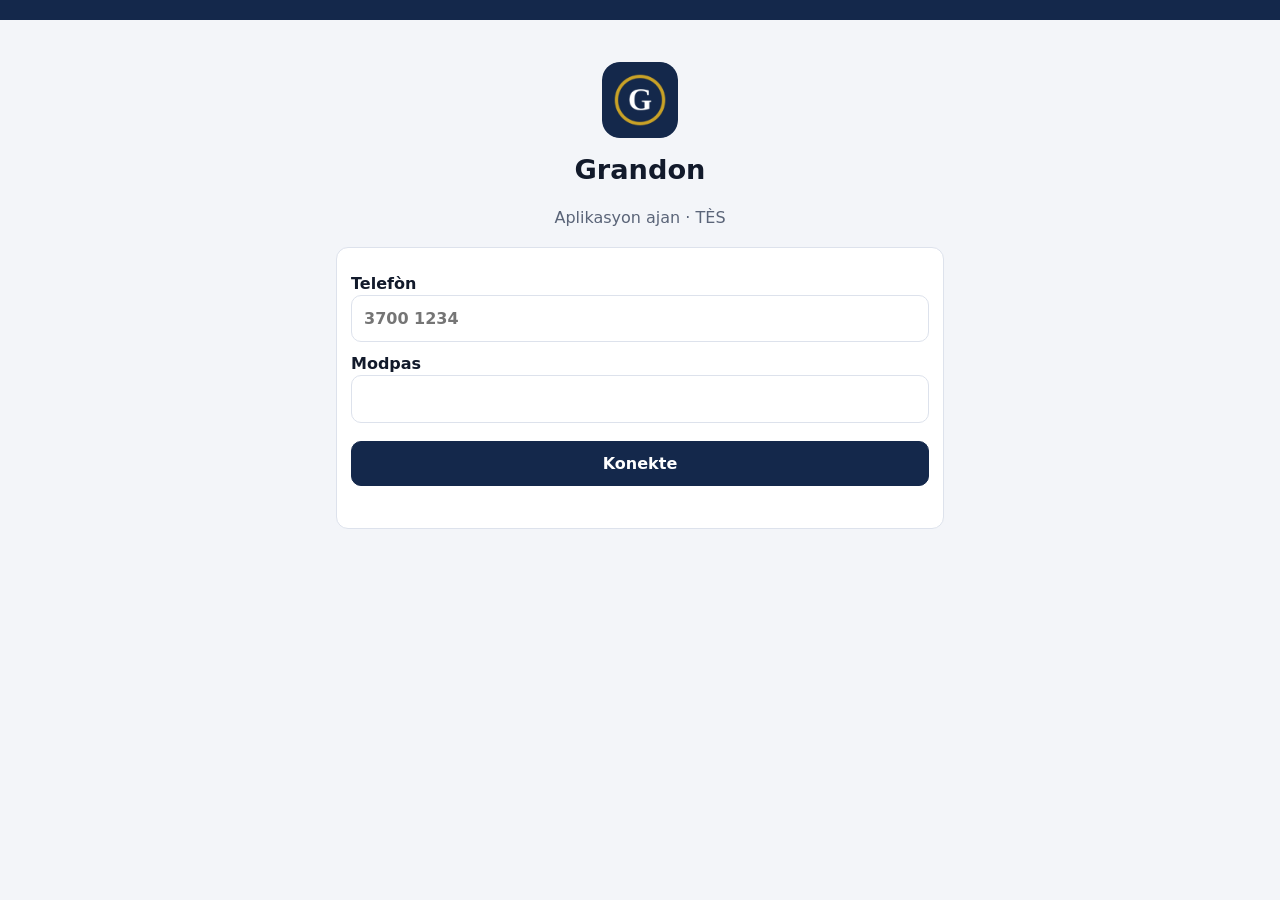
==== index.html @ 34c3a3e8 "Grandon: aplikasyon ajan PWA (offline, GPS, foto) Kliyan, cycle Grandon (dire 2-6 mwa, frekans 1/2/3" ====
<!doctype html>
<html lang="ht">
<head>
  <meta charset="utf-8">
  <meta name="viewport" content="width=device-width, initial-scale=1, viewport-fit=cover">
  <meta name="theme-color" content="#14284b">
  <meta name="description" content="Grandon: kliyan, cycle epay ak depo, menm san entènèt.">
  <title>Grandon</title>
  <link rel="manifest" href="manifest.webmanifest">
  <link rel="icon" href="icons/icon-192.png">
  <link rel="apple-touch-icon" href="icons/icon-192.png">
  <link rel="stylesheet" href="app.css">
</head>
<body>
  <header id="bar" hidden></header>
  <main id="app"><p class="empty">Ap chaje…</p></main>
  <script src="config.js"></script>
  <script type="module" src="app.js"></script>
</body>
</html>
---- app.css ----
:root {
  --bg: #f3f5f9; --card: #fff; --ink: #121a2b; --mut: #5a6478; --line: #dde2ec;
  --pri: #14284b; --pri-ink: #fff; --acc: #c9a227; --ok: #1e7b45; --warn: #9a5b00; --err: #b42318; --info: #1d5fa8; --pend: #6b4fbb;
  --r: 12px;
  color-scheme: light;
}
@media (prefers-color-scheme: dark) {
  :root {
    --bg: #0b1120; --card: #141c2e; --ink: #e6ebf5; --mut: #9aa6bd; --line: #26314a;
    --pri: #7fa6e8; --pri-ink: #0b1120; --acc: #e0bd4f; --ok: #4cc27f; --warn: #e3a440; --err: #f0716a; --info: #7fb2f0; --pend: #a58ef0;
    color-scheme: dark;
  }
}
* { box-sizing: border-box; }
html { -webkit-text-size-adjust: 100%; }
body { margin: 0; overflow-x: hidden; background: var(--bg); color: var(--ink); font: 16px/1.45 system-ui, -apple-system, "Segoe UI", Roboto, sans-serif; }
main { max-width: 640px; margin: 0 auto; padding: 12px 16px 80px; }
h1 { font-size: 1.35rem; margin: 6px 0 10px; display: flex; flex-wrap: wrap; gap: 6px; align-items: center; }
h2 { font-size: 1.05rem; margin: 22px 0 8px; }
a { color: var(--pri); }
.mut { color: var(--mut); } .sm { font-size: .85rem; }
.empty { color: var(--mut); text-align: center; padding: 24px 8px; }

#bar { position: sticky; top: 0; z-index: 10; display: flex; justify-content: space-between; align-items: center;
  padding: 10px 16px; padding-top: max(10px, env(safe-area-inset-top)); background: #14284b; color: #fff; }
#bar a { color: inherit; text-decoration: none; }
.brand { font-weight: 700; font-size: 1.1rem; display: flex; align-items: center; gap: 8px; }
.brand img { border-radius: 7px; }
.brand small { font-weight: 500; font-size: .7rem; opacity: .8; border: 1px solid currentColor; border-radius: 6px; padding: 0 5px; margin-left: 4px; }
.net { display: flex; align-items: center; gap: 6px; font-size: .9rem; background: rgba(255,255,255,.15); padding: 4px 10px; border-radius: 99px; }
.dot { width: 9px; height: 9px; border-radius: 50%; background: #7ee2a0; }
.net.off .dot { background: #fbb; }
.cnt { background: #fff; color: #222; border-radius: 99px; padding: 0 7px; font-size: .8rem; font-weight: 700; }
.cnt.err { background: #ffd8d4; color: #8a1b12; }
.spin { width: 12px; height: 12px; border: 2px solid currentColor; border-right-color: transparent; border-radius: 50%; animation: sp .8s linear infinite; }
@keyframes sp { to { transform: rotate(360deg); } }

.card { background: var(--card); border: 1px solid var(--line); border-radius: var(--r); padding: 14px; margin: 8px 0; }
.btn { display: inline-flex; justify-content: center; align-items: center; gap: 6px; min-height: 44px; padding: 10px 16px; border-radius: 10px;
  border: 1px solid var(--line); background: var(--card); color: var(--ink); font: inherit; font-weight: 600; text-decoration: none; cursor: pointer; }
.btn.pri { background: var(--pri); color: var(--pri-ink); border-color: var(--pri); }
.btn.danger { color: var(--err); border-color: var(--err); }
.btn.sm { min-height: 36px; padding: 6px 12px; font-size: .9rem; }
.btn.block { display: flex; width: 100%; margin: 10px 0; }
.btn:disabled { opacity: .55; }
.back { display: inline-block; padding: 6px 0; text-decoration: none; font-weight: 600; }

.hello { margin: 4px 0 10px; font-size: 1.05rem; }
.actions { display: grid; grid-template-columns: repeat(3, 1fr); gap: 8px; }
.act { background: var(--card); border: 1px solid var(--line); border-radius: var(--r); padding: 14px 6px; text-align: center; text-decoration: none; color: var(--ink); font-weight: 600; font-size: .9rem; }
.act span { display: flex; margin: 0 auto 6px; width: 40px; height: 40px; align-items: center; justify-content: center; border-radius: 50%; background: var(--pri); color: var(--pri-ink); font-size: 1.3rem; }

.search, input, select, textarea { width: 100%; font: inherit; padding: 11px 12px; border-radius: 10px; border: 1px solid var(--line); background: var(--card); color: var(--ink); }
.search { margin-bottom: 8px; }
.list { display: flex; flex-direction: column; gap: 6px; }
.row { display: flex; justify-content: space-between; gap: 10px; align-items: center; background: var(--card); border: 1px solid var(--line); border-radius: var(--r); padding: 12px; text-decoration: none; color: var(--ink); }
.row.col { flex-direction: column; align-items: stretch; }
.row .right { text-align: right; flex-shrink: 0; }
.btns { display: flex; gap: 8px; margin-top: 8px; }

.badge { display: inline-block; font-size: .72rem; font-weight: 700; padding: 2px 8px; border-radius: 99px; vertical-align: middle; border: 1px solid currentColor; }
.badge.ok { color: var(--ok); } .badge.warn { color: var(--warn); } .badge.err { color: var(--err); }
.badge.info { color: var(--info); } .badge.mut { color: var(--mut); } .badge.pend { color: var(--pend); }

.form label { display: block; margin: 10px 0; font-weight: 600; font-size: .92rem; }
.form label input, .form label select, .form label textarea { margin-top: 4px; font-weight: 400; }
.grid2 { display: grid; grid-template-columns: minmax(0, 1fr) minmax(0, 1fr); gap: 0 10px; }
.grid2 > * { min-width: 0; }
input[type=date] { min-height: 46px; }
@media (max-width: 360px) { .grid2 { grid-template-columns: 1fr; } }
label.chk { display: flex; gap: 10px; align-items: flex-start; font-weight: 500; }
label.chk input { width: 22px; height: 22px; margin: 0; flex-shrink: 0; }
fieldset.field { border: 0; padding: 0; margin: 12px 0; min-width: 0; }
fieldset.field legend { font-weight: 600; font-size: .92rem; padding: 0; margin-bottom: 6px; }
.sr { position: absolute; width: 1px; height: 1px; overflow: hidden; clip: rect(0 0 0 0); }
.seg.s4 { grid-template-columns: repeat(4, 1fr); } .seg.s5 { grid-template-columns: repeat(5, 1fr); }
.jours { display: grid; grid-template-columns: repeat(7, 1fr); gap: 4px; }
.jours label { position: relative; margin: 0; }
.jours input { position: absolute; inset: 0; width: 1px; height: 1px; opacity: 0; pointer-events: none; }
.jours span { display: flex; align-items: center; justify-content: center; min-height: 46px; border-radius: 10px; border: 1px solid var(--line); font-size: .82rem; font-weight: 600; }
.jours input:checked + span { background: var(--pri); color: var(--pri-ink); border-color: var(--pri); }
.jours input:focus-visible + span { outline: 2px solid var(--info); }
.solde { text-align: center; }
.solde span { display: block; color: var(--mut); font-size: .85rem; }
.solde b { display: block; font-size: 2rem; color: var(--pri); margin: 2px 0; }
.bar { height: 8px; border-radius: 99px; background: var(--line); margin-top: 6px; overflow: hidden; }
.bar i { display: block; height: 100%; background: var(--acc); border-radius: 99px; }
b.in { color: var(--ok); } b.out { color: var(--err); }
.recap small { font-size: .75rem; }
.gps { display: flex; justify-content: space-between; align-items: center; gap: 8px; }
.prev { max-width: 100%; max-height: 220px; border-radius: 10px; display: block; margin: 6px 0; }
.err-msg { color: var(--err); font-weight: 600; min-height: 1em; margin: 6px 0; }
.note { padding: 10px 12px; border-radius: 10px; background: var(--card); border: 1px solid var(--line); }
.note.warn { border-color: var(--warn); } .note.err { border-color: var(--err); color: var(--err); }

.seg { border: 0; padding: 0; margin: 0 0 6px; min-width: 0; display: grid; grid-template-columns: 1fr 1fr; gap: 6px; }
.seg label { margin: 0; position: relative; }
.seg input { position: absolute; inset: 0; width: 1px; height: 1px; opacity: 0; pointer-events: none; }
.seg span { display: flex; align-items: center; justify-content: center; text-align: center; min-height: 48px; padding: 6px; border-radius: 10px; border: 1px solid var(--line); font-size: .88rem; }
.seg input:checked + span { background: var(--pri); color: var(--pri-ink); border-color: var(--pri); }
.seg input:focus-visible + span { outline: 2px solid var(--info); }

.recap, .stats { display: grid; grid-template-columns: 1fr 1fr; gap: 10px; }
.recap { background: var(--bg); border-radius: 10px; padding: 10px; margin: 8px 0; }
.recap div, .stats div { display: flex; flex-direction: column; }
.recap span, .stats span, .kv span { color: var(--mut); font-size: .8rem; }
.stats .wide { grid-column: 1 / -1; } .stats .warn b { color: var(--warn); }
.kv { display: flex; justify-content: space-between; padding: 4px 0; }

.head { display: flex; gap: 12px; align-items: center; }
.head h1 { margin: 0; }
.avatar { width: 64px; height: 64px; border-radius: 50%; object-fit: cover; flex-shrink: 0; }
.avatar.ph { display: flex; align-items: center; justify-content: center; background: var(--pri); color: var(--pri-ink); font-size: 1.6rem; font-weight: 700; }

.login { text-align: center; padding-top: 30px; }
.login h1 { justify-content: center; font-size: 1.7rem; margin-bottom: 0; }
.login form { text-align: left; margin-top: 18px; }
.login form label { display: block; margin: 10px 0; font-weight: 600; }
.login .btn { width: 100%; margin-top: 8px; }
.login img { border-radius: 18px; }

.toast { position: fixed; left: 16px; right: 16px; bottom: max(16px, env(safe-area-inset-bottom)); max-width: 600px; margin: 0 auto; z-index: 50;
  padding: 12px 16px; border-radius: 12px; background: #17201b; color: #fff; font-weight: 600; box-shadow: 0 6px 24px rgba(0,0,0,.25); }
.toast.err { background: #b42318; color: #fff; } .toast.info { background: #14284b; color: #fff; }
.toast.update { border: 0; font: inherit; font-weight: 700; cursor: pointer; }
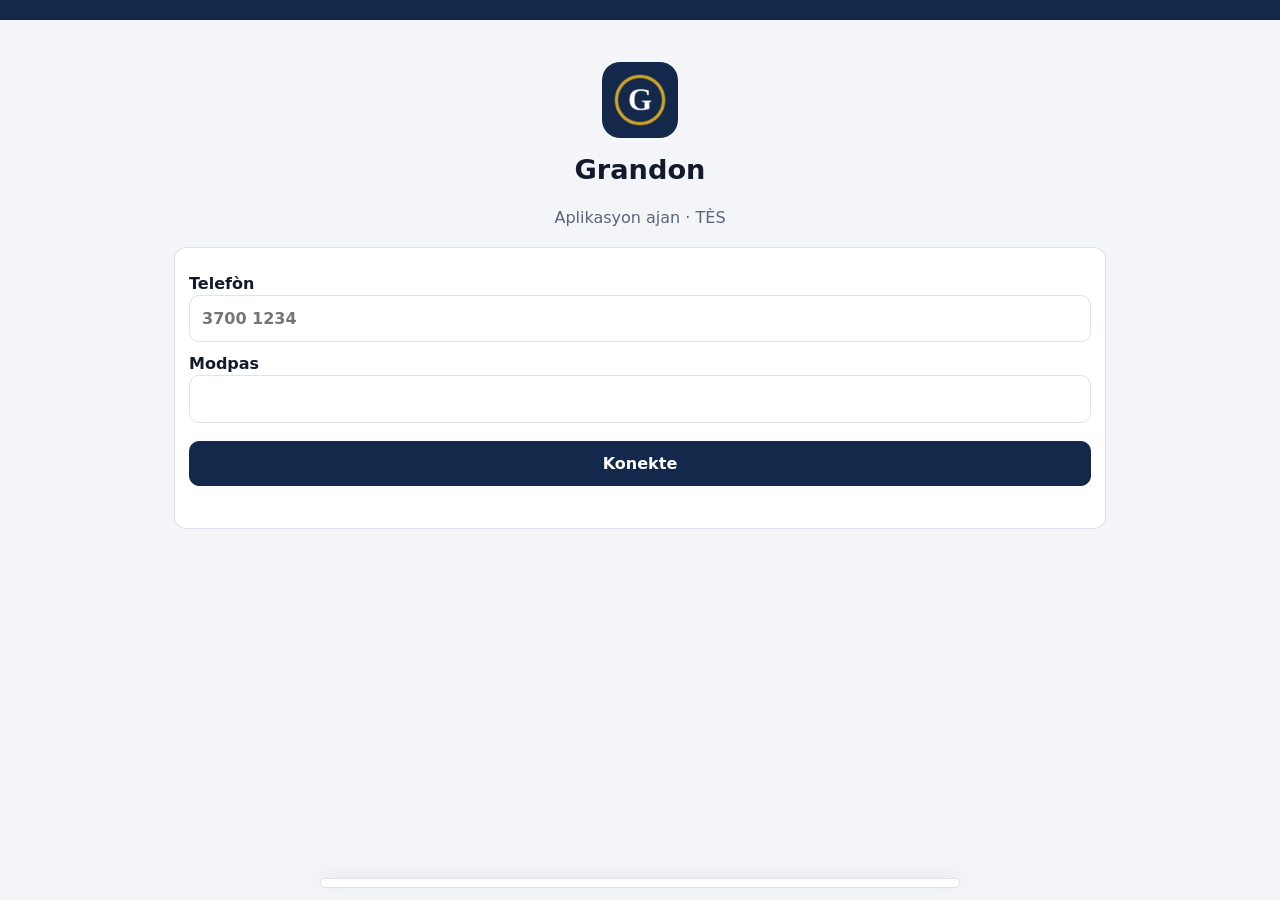
==== commit 7d4ebcc4: "Navigasyon anba ak 5 onglè: Tablo, Kliyan, Epay, Rapò, Paramèt - Kliyan: rechèch nan tout baz la (fo" ====
--- a/index.html
+++ b/index.html
@@ -14,6 +14,7 @@
 <body>
   <header id="bar" hidden></header>
   <main id="app"><p class="empty">Ap chaje…</p></main>
+  <nav id="nav" class="tabbar" aria-label="Navigasyon prensipal" hidden></nav>
   <script src="config.js"></script>
   <script type="module" src="app.js"></script>
 </body>
--- a/app.css
+++ b/app.css
@@ -5,15 +5,22 @@
   color-scheme: light;
 }
 @media (prefers-color-scheme: dark) {
-  :root {
+  :root:not([data-theme="light"]) {
     --bg: #0b1120; --card: #141c2e; --ink: #e6ebf5; --mut: #9aa6bd; --line: #26314a;
     --pri: #7fa6e8; --pri-ink: #0b1120; --acc: #e0bd4f; --ok: #4cc27f; --warn: #e3a440; --err: #f0716a; --info: #7fb2f0; --pend: #a58ef0;
     color-scheme: dark;
   }
 }
+:root[data-theme="dark"] {
+  --bg: #0b1120; --card: #141c2e; --ink: #e6ebf5; --mut: #9aa6bd; --line: #26314a;
+  --pri: #7fa6e8; --pri-ink: #0b1120; --acc: #e0bd4f; --ok: #4cc27f; --warn: #e3a440; --err: #f0716a; --info: #7fb2f0; --pend: #a58ef0;
+  color-scheme: dark;
+}
+html[data-teks="l"] { font-size: 112.5%; }
+html[data-teks="xl"] { font-size: 125%; }
 * { box-sizing: border-box; }
 html { -webkit-text-size-adjust: 100%; }
-body { margin: 0; overflow-x: hidden; background: var(--bg); color: var(--ink); font: 16px/1.45 system-ui, -apple-system, "Segoe UI", Roboto, sans-serif; }
+body { margin: 0; overflow-x: hidden; background: var(--bg); color: var(--ink); font: 1rem/1.45 system-ui, -apple-system, "Segoe UI", Roboto, sans-serif; }
 main { max-width: 640px; margin: 0 auto; padding: 12px 16px 80px; }
 h1 { font-size: 1.35rem; margin: 6px 0 10px; display: flex; flex-wrap: wrap; gap: 6px; align-items: center; }
 h2 { font-size: 1.05rem; margin: 22px 0 8px; }
@@ -123,3 +130,62 @@
   padding: 12px 16px; border-radius: 12px; background: #17201b; color: #fff; font-weight: 600; box-shadow: 0 6px 24px rgba(0,0,0,.25); }
 .toast.err { background: #b42318; color: #fff; } .toast.info { background: #14284b; color: #fff; }
 .toast.update { border: 0; font: inherit; font-weight: 700; cursor: pointer; }
+
+/* ---------- Ba navigasyon anba ---------- */
+.tabbar { position: fixed; left: 0; right: 0; bottom: 0; z-index: 20; display: grid; grid-template-columns: repeat(5, 1fr);
+  background: var(--card); border-top: 1px solid var(--line); padding: 4px max(4px, env(safe-area-inset-right)) max(4px, env(safe-area-inset-bottom)) max(4px, env(safe-area-inset-left));
+  box-shadow: 0 -4px 16px rgba(10, 20, 40, .06); }
+.tabbar a { display: flex; flex-direction: column; align-items: center; justify-content: center; gap: 2px; min-height: 56px;
+  text-decoration: none; color: var(--mut); font-size: .72rem; font-weight: 600; border-radius: 12px; }
+.tabbar svg { width: 24px; height: 24px; fill: currentColor; }
+.tabbar a.on { color: var(--pri); }
+.tabbar a.on svg { background: color-mix(in srgb, var(--pri) 14%, transparent); border-radius: 99px; padding: 3px 14px; width: 54px; height: 30px; }
+.tabbar a:focus-visible { outline: 2px solid var(--info); outline-offset: -2px; }
+body.has-nav main { padding-bottom: calc(96px + env(safe-area-inset-bottom)); }
+body.has-nav .toast { bottom: calc(80px + env(safe-area-inset-bottom)); }
+
+/* ---------- Eleman paj yo ---------- */
+.page-head { display: flex; justify-content: space-between; align-items: center; gap: 10px; margin: 6px 0 12px; }
+.page-head h1 { margin: 0; font-size: 1.5rem; }
+.grow { flex: 1; min-width: 0; }
+.row .grow b, .row .grow .sm { overflow-wrap: anywhere; }
+a.lnk { text-decoration: none; color: inherit; }
+.row.flat { background: transparent; border: 0; padding: 8px 0 0; }
+.thumb { width: 44px; height: 44px; border-radius: 50%; object-fit: cover; flex-shrink: 0; background: var(--line); }
+.thumb.ph { display: flex; align-items: center; justify-content: center; background: var(--pri); color: var(--pri-ink); font-weight: 700; }
+.center { text-align: center; }
+.seg.s3 { grid-template-columns: repeat(3, 1fr); }
+.btn.block.danger { background: var(--card); }
+.soon { text-align: center; padding: 32px 16px; }
+.soon h1 { justify-content: center; }
+.soon-ico svg { width: 56px; height: 56px; fill: var(--acc); }
+.soon-links { display: flex; justify-content: center; gap: 8px; flex-wrap: wrap; margin-top: 14px; }
+
+/* Rapò */
+.chips { display: grid; grid-template-columns: repeat(3, 1fr); gap: 8px; margin-bottom: 12px; }
+.chip { display: flex; flex-direction: column; align-items: center; padding: 8px 4px; min-height: 52px; border-radius: 12px;
+  border: 1px solid var(--line); background: var(--card); color: var(--ink); font: inherit; font-weight: 700; cursor: pointer; }
+.chip small { font-weight: 500; color: var(--mut); font-size: .75rem; }
+.chip.on { background: var(--pri); color: var(--pri-ink); border-color: var(--pri); }
+.chip.on small { color: inherit; opacity: .85; }
+.kpis { display: grid; grid-template-columns: 1fr 1fr; gap: 8px; }
+.kpi { background: var(--card); border: 1px solid var(--line); border-radius: var(--r); padding: 12px; display: flex; flex-direction: column; min-width: 0; }
+.kpi span { color: var(--mut); font-size: .8rem; }
+.kpi b { font-size: 1.35rem; margin: 2px 0; overflow-wrap: anywhere; }
+.kpi small { color: var(--mut); font-size: .75rem; }
+.kpi.main { grid-column: 1 / -1; background: #14284b; border-color: #14284b; color: #fff; }
+.kpi.main span, .kpi.main small { color: rgba(255,255,255,.8); }
+.kpi.main b { font-size: 1.8rem; color: #fff; }
+
+/* ---------- Tablèt (768 px +) ---------- */
+@media (min-width: 768px) {
+  main { max-width: 980px; padding-left: 24px; padding-right: 24px; }
+  .grid-t { display: grid; grid-template-columns: 1fr 1fr; gap: 8px; }
+  .kpis { grid-template-columns: repeat(4, 1fr); }
+  .kpi.main { grid-column: 1 / -1; }
+  .form { max-width: 640px; }
+  .tabbar { left: 50%; right: auto; transform: translateX(-50%); width: min(640px, 100%); bottom: 12px;
+    border: 1px solid var(--line); border-radius: 20px; padding: 4px; }
+  body.has-nav main { padding-bottom: 110px; }
+  .tabbar a { font-size: .8rem; }
+}
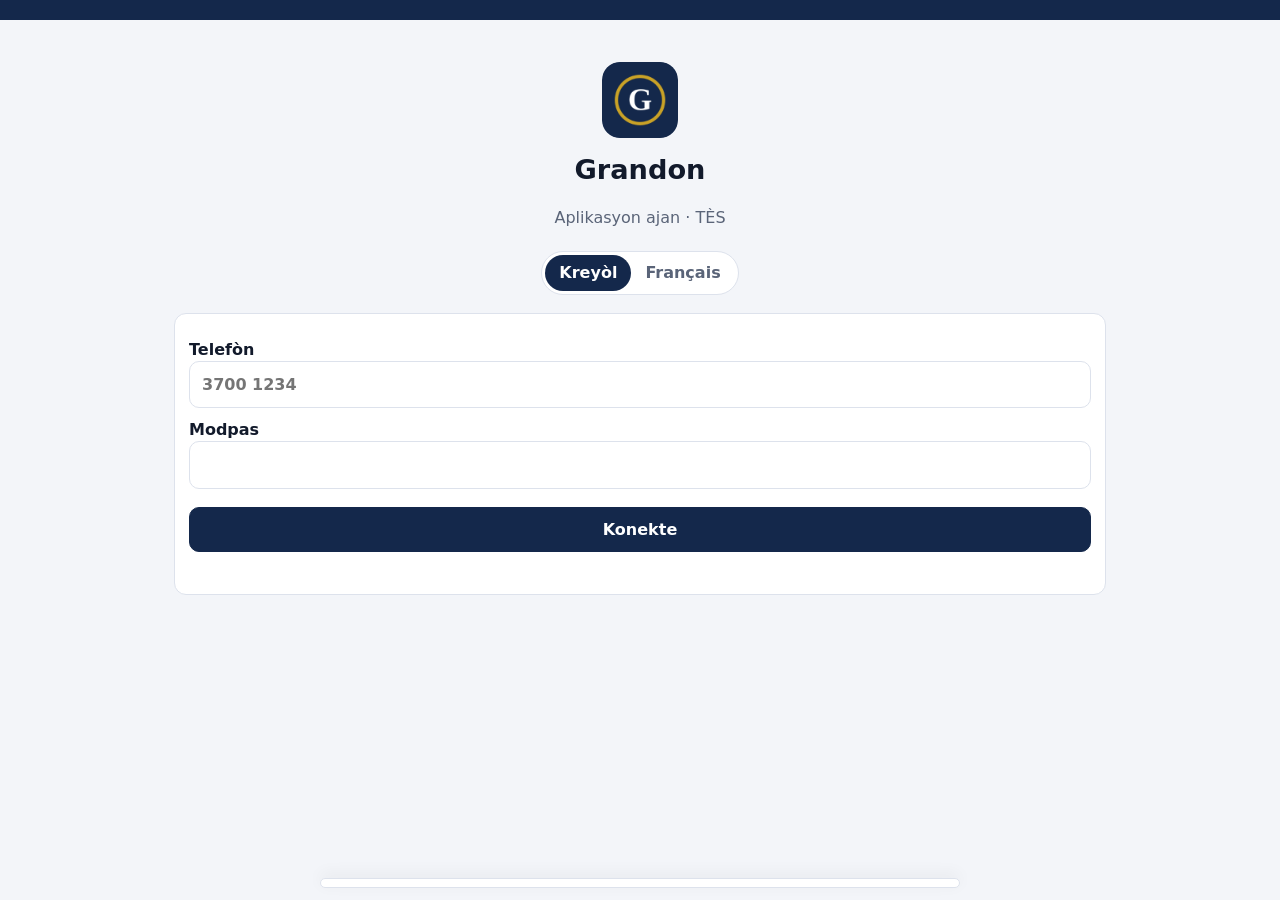
==== commit c883fd11: "Achitekti look: 3 aparans (A Prestige, B Mache, C Lannuit) chwazi nan Paramet - fmt.js (zouti komen)" ====
--- a/index.html
+++ b/index.html
@@ -1,15 +1,27 @@
 <!doctype html>
-<html lang="ht">
+<html lang="ht" data-look="a">
 <head>
   <meta charset="utf-8">
   <meta name="viewport" content="width=device-width, initial-scale=1, viewport-fit=cover">
   <meta name="theme-color" content="#14284b">
   <meta name="description" content="Grandon: kliyan, cycle epay ak depo, menm san entènèt.">
   <title>Grandon</title>
+  <script>
+    // Mete look/tèm/gwosè tèks la ANVAN premye randering lan (pa gen flach).
+    try {
+      var p = JSON.parse(localStorage.getItem("grandon-prefs") || "{}"), r = document.documentElement;
+      r.dataset.look = ["a", "b", "c"].includes(p.look) ? p.look : "a";
+      if (r.dataset.look === "c" || p.tem === "dark") r.dataset.theme = "dark"; else if (p.tem === "light") r.dataset.theme = "light";
+      if (p.teks) r.dataset.teks = p.teks;
+    } catch (e) {}
+  </script>
   <link rel="manifest" href="manifest.webmanifest">
   <link rel="icon" href="icons/icon-192.png">
   <link rel="apple-touch-icon" href="icons/icon-192.png">
   <link rel="stylesheet" href="app.css">
+  <link rel="stylesheet" href="look-a.css">
+  <link rel="stylesheet" href="look-b.css">
+  <link rel="stylesheet" href="look-c.css">
 </head>
 <body>
   <header id="bar" hidden></header>
--- a/app.css
+++ b/app.css
@@ -189,3 +189,114 @@
   body.has-nav main { padding-bottom: 110px; }
   .tabbar a { font-size: .8rem; }
 }
+
+/* ---------- Popup (bwat dyalòg) ---------- */
+body.modal-open { overflow: hidden; }
+.modal-wrap { position: fixed; inset: 0; z-index: 100; display: flex; align-items: flex-end; justify-content: center;
+  background: rgba(8, 14, 28, .55); padding: 16px; padding-bottom: max(16px, env(safe-area-inset-bottom)); animation: fade .15s ease-out; }
+.modal-wrap.out { animation: fade .12s ease-in reverse forwards; }
+.modal { width: 100%; max-width: 440px; max-height: calc(100vh - 32px); overflow: auto; background: var(--card); color: var(--ink);
+  border-radius: 20px; padding: 20px; box-shadow: 0 20px 60px rgba(0, 0, 0, .35); animation: monte .18s ease-out; }
+@media (min-width: 600px) { .modal-wrap { align-items: center; } }
+@keyframes fade { from { opacity: 0; } to { opacity: 1; } }
+@keyframes monte { from { transform: translateY(24px); opacity: .6; } to { transform: none; opacity: 1; } }
+@media (prefers-reduced-motion: reduce) { .modal-wrap, .modal { animation: none; } }
+.modal-h { display: flex; flex-direction: column; align-items: center; text-align: center; gap: 10px; }
+.modal-h h2 { margin: 0; font-size: 1.15rem; }
+.modal-ico { width: 52px; height: 52px; border-radius: 50%; display: flex; align-items: center; justify-content: center;
+  background: #14284b; color: #fff; font-size: 1.5rem; font-weight: 800; box-shadow: 0 0 0 5px color-mix(in srgb, var(--acc) 35%, transparent); }
+.modal-ico.danger { background: var(--err); box-shadow: 0 0 0 5px color-mix(in srgb, var(--err) 25%, transparent); }
+.modal-foto { width: 84px; height: 84px; border-radius: 50%; object-fit: cover; border: 3px solid var(--acc); cursor: zoom-in; }
+.modal-p { text-align: center; color: var(--mut); margin: 10px 0 0; }
+.modal-dl { margin: 14px 0 0; background: var(--bg); border-radius: 12px; padding: 4px 12px; }
+.modal-dl div { display: flex; justify-content: space-between; gap: 12px; padding: 8px 0; border-bottom: 1px solid var(--line); }
+.modal-dl div:last-child { border-bottom: 0; }
+.modal-dl dt { color: var(--mut); font-size: .88rem; }
+.modal-dl dd { margin: 0; font-weight: 700; text-align: right; overflow-wrap: anywhere; }
+.modal-l { display: block; margin-top: 12px; font-weight: 600; font-size: .92rem; }
+.modal-l input { margin-top: 6px; }
+.modal-b { display: grid; grid-template-columns: repeat(auto-fit, minmax(0, 1fr)); gap: 10px; margin-top: 18px; }
+.modal-b .btn { min-height: 48px; }
+.btn.danger-full { background: var(--err); border-color: var(--err); color: #fff; }
+
+/* Foto an gwo */
+.zoom { margin: 0; text-align: center; }
+.zoom img { max-width: 100%; max-height: 70vh; border-radius: 14px; display: block; margin: 0 auto; }
+.zoom figcaption { margin-top: 10px; font-weight: 700; }
+img.thumb, img.avatar, img.prev { cursor: zoom-in; }
+
+/* Rechèch + pozisyon */
+.search-row { display: grid; grid-template-columns: 1fr auto auto; gap: 8px; align-items: center; }
+.search-row .search { margin: 0; }
+.search-row select { width: auto; min-height: 46px; }
+.gps-btn { min-height: 46px; padding: 8px 12px; }
+.gps-btn svg { width: 20px; height: 20px; fill: var(--pri); }
+@media (max-width: 420px) {
+  .search-row { grid-template-columns: 1fr 1fr; }
+  .search-row .search { grid-column: 1 / -1; }
+}
+
+/* Fich kliyan */
+.page-head.sub { margin: 18px 0 8px; }
+.page-head.sub h2 { margin: 0; }
+.card.info .kv { padding: 9px 0; border-bottom: 1px solid var(--line); gap: 12px; align-items: center; }
+.card.info .kv:last-child { border-bottom: 0; }
+.card.info .kv b { text-align: right; overflow-wrap: anywhere; font-weight: 600; }
+
+/* Chwa lang (koneksyon) */
+.lang-sw { display: inline-flex; border: 1px solid var(--line); border-radius: 99px; padding: 3px; margin-top: 6px; background: var(--card); }
+.lang-sw button { border: 0; background: none; font: inherit; font-weight: 600; padding: 6px 14px; border-radius: 99px; color: var(--mut); cursor: pointer; min-height: 36px; }
+.lang-sw button.on { background: var(--pri); color: var(--pri-ink); }
+
+/* Chan obligatwa ki manke */
+[aria-invalid="true"] { border-color: var(--err) !important; box-shadow: 0 0 0 3px color-mix(in srgb, var(--err) 18%, transparent); }
+.modal-choix fieldset { border: 0; padding: 0; margin: 14px 0 0; display: grid; gap: 6px; }
+.modal-choix label:not(.modal-l) { display: flex; align-items: center; gap: 10px; padding: 10px 12px; border: 1px solid var(--line); border-radius: 12px; cursor: pointer; font-weight: 600; }
+.modal-choix input[type=radio] { width: 20px; height: 20px; margin: 0; accent-color: var(--pri); }
+.modal-choix label:has(input:checked) { border-color: var(--pri); background: color-mix(in srgb, var(--pri) 8%, transparent); }
+.modal-choix textarea { margin-top: 6px; }
+
+/* Onglè (Epay) */
+.tabs { display: flex; gap: 4px; background: var(--card); border: 1px solid var(--line); border-radius: 14px; padding: 4px; margin: 0 0 6px; }
+.tab { flex: 1; min-height: 44px; border: 0; border-radius: 10px; background: none; font: inherit; font-weight: 700; color: var(--mut); cursor: pointer; display: flex; align-items: center; justify-content: center; gap: 6px; }
+.tab.on { background: var(--pri); color: var(--pri-ink); }
+.tab:focus-visible { outline: 2px solid var(--info); }
+.cnt-b { background: var(--err); color: #fff; border-radius: 99px; padding: 0 7px; font-size: .75rem; }
+.btns-v { display: flex; flex-direction: column; gap: 6px; flex-shrink: 0; }
+.btn-row { display: grid; grid-template-columns: 1fr 1fr; gap: 8px; margin: 10px 0; }
+b.fee { color: var(--warn); }
+.note.info-note { border-color: var(--info); color: var(--ink); background: color-mix(in srgb, var(--info) 8%, var(--card)); margin: 8px 0; font-size: .9rem; }
+.row.demande .btns { margin-top: 10px; }
+.seg.s4 span { font-size: .85rem; }
+
+/* ---------- Mak nan ba a ---------- */
+.brand .mark { width: 26px; height: 26px; border-radius: 8px; border: 2px solid var(--acc); display: inline-flex; align-items: center; justify-content: center; font-weight: 800; font-size: .95rem; }
+
+/* ---------- Filt (Epay) ---------- */
+.chips.filt { grid-template-columns: repeat(3, 1fr); margin: 6px 0 8px; }
+.chips.filt .chip { min-height: 44px; flex-direction: row; gap: 6px; }
+
+/* ---------- Chwa look (Paramèt) ---------- */
+.looks { display: grid; grid-template-columns: repeat(3, minmax(0, 1fr)); gap: 8px; }
+.look-opt { position: relative; margin: 0; display: flex; flex-direction: column; gap: 6px; padding: 8px; border: 2px solid var(--line); border-radius: 14px; cursor: pointer; font-weight: 600; min-width: 0; }
+.look-opt input { position: absolute; inset: 0; width: 1px; height: 1px; opacity: 0; pointer-events: none; }
+.look-opt.on, .look-opt:has(input:checked) { border-color: var(--acc); box-shadow: 0 0 0 3px color-mix(in srgb, var(--acc) 25%, transparent); }
+.look-opt:has(input:focus-visible) { outline: 2px solid var(--info); outline-offset: 2px; }
+.look-prev { display: block; height: 88px; border-radius: 10px; position: relative; overflow: hidden; border: 1px solid var(--line); }
+.look-prev i { position: absolute; display: block; border-radius: 4px; }
+.look-prev .lp-bar { left: 0; right: 0; top: 0; height: 18px; border-radius: 0; }
+.look-prev .lp-card { left: 8px; right: 8px; top: 26px; height: 24px; }
+.look-prev .lp-btn { left: 8px; width: 36px; top: 56px; height: 12px; }
+.look-prev .lp-nav { left: 0; right: 0; bottom: 0; height: 14px; border-radius: 0; }
+.look-opt[data-look-opt="a"] .look-prev { background: #f3f5f9; }
+.look-opt[data-look-opt="a"] .lp-bar { background: #14284b; } .look-opt[data-look-opt="a"] .lp-card { background: #fff; border: 1px solid #dde2ec; }
+.look-opt[data-look-opt="a"] .lp-btn { background: #c9a227; } .look-opt[data-look-opt="a"] .lp-nav { background: #14284b; margin: 0 6px 4px; border-radius: 8px; }
+.look-opt[data-look-opt="b"] .look-prev { background: #fff; }
+.look-opt[data-look-opt="b"] .lp-bar { background: #fff; border-bottom: 1px solid #e4e8f0; } .look-opt[data-look-opt="b"] .lp-card { background: #fff; border: 1px solid #e4e8f0; }
+.look-opt[data-look-opt="b"] .lp-btn { background: #f2a900; width: 60px; height: 14px; } .look-opt[data-look-opt="b"] .lp-nav { background: #fff; border-top: 1px solid #e4e8f0; }
+.look-opt[data-look-opt="c"] .look-prev { background: #0b1222; border-color: #23304d; }
+.look-opt[data-look-opt="c"] .lp-bar { background: #0f1830; } .look-opt[data-look-opt="c"] .lp-card { background: #141e33; border: 1px solid #23304d; }
+.look-opt[data-look-opt="c"] .lp-btn { background: #e8c15a; } .look-opt[data-look-opt="c"] .lp-nav { background: #0f1830; border-top: 1px solid #23304d; }
+.look-nom { font-size: .95rem; }
+.look-desk { font-size: .75rem; font-weight: 500; color: var(--mut); line-height: 1.3; }
+@media (max-width: 400px) { .looks { grid-template-columns: 1fr; } .look-opt { flex-direction: row; align-items: center; } .look-prev { width: 96px; height: 64px; flex-shrink: 0; } .look-nom, .look-desk { display: block; } }
--- a/look-a.css
+++ b/look-a.css
@@ -0,0 +1 @@
+/* LOOK A — tout règ yo anba html[data-look="a"]. Tokens + estrikti. (Gade LOOKS.md) */
--- a/look-b.css
+++ b/look-b.css
@@ -0,0 +1 @@
+/* LOOK B — tout règ yo anba html[data-look="b"]. Tokens + estrikti. (Gade LOOKS.md) */
--- a/look-c.css
+++ b/look-c.css
@@ -0,0 +1 @@
+/* LOOK C — tout règ yo anba html[data-look="c"]. Tokens + estrikti. (Gade LOOKS.md) */
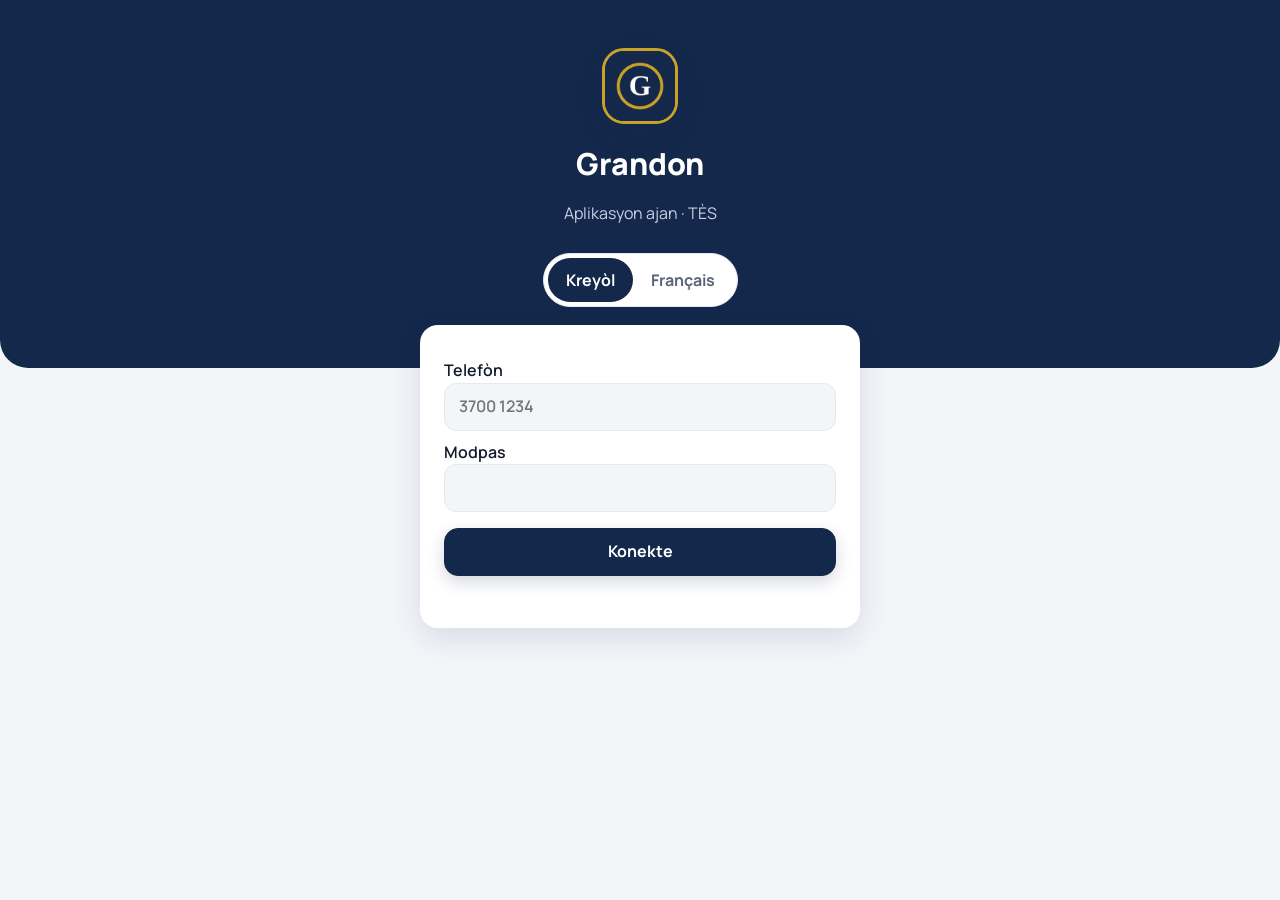
==== commit 5cb7db9a: "Look A laptop korije apre revizyon; nav anvan main nan index.html (lod klavye: ba, navigasyon, kontn" ====
--- a/index.html
+++ b/index.html
@@ -25,8 +25,8 @@
 </head>
 <body>
   <header id="bar" hidden></header>
+  <nav id="nav" class="tabbar" aria-label="Navigasyon prensipal" hidden></nav>
   <main id="app"><p class="empty">Ap chaje…</p></main>
-  <nav id="nav" class="tabbar" aria-label="Navigasyon prensipal" hidden></nav>
   <script src="config.js"></script>
   <script type="module" src="app.js"></script>
 </body>
--- a/app.css
+++ b/app.css
@@ -110,7 +110,7 @@
 .recap, .stats { display: grid; grid-template-columns: 1fr 1fr; gap: 10px; }
 .recap { background: var(--bg); border-radius: 10px; padding: 10px; margin: 8px 0; }
 .recap div, .stats div { display: flex; flex-direction: column; }
-.recap span, .stats span, .kv span { color: var(--mut); font-size: .8rem; }
+.recap span, .stats span, .kv > span { color: var(--mut); font-size: .8rem; }
 .stats .wide { grid-column: 1 / -1; } .stats .warn b { color: var(--warn); }
 .kv { display: flex; justify-content: space-between; padding: 4px 0; }
 
@@ -137,8 +137,27 @@
   box-shadow: 0 -4px 16px rgba(10, 20, 40, .06); }
 .tabbar a { display: flex; flex-direction: column; align-items: center; justify-content: center; gap: 2px; min-height: 56px;
   text-decoration: none; color: var(--mut); font-size: .72rem; font-weight: 600; border-radius: 12px; }
-.tabbar svg { width: 24px; height: 24px; fill: currentColor; }
+.tabbar svg { width: 24px; height: 24px; fill: none; stroke: currentColor; }
+[hidden] { display: none !important; }
 .tabbar a.on { color: var(--pri); }
+.nav-foot { display: none; }
+/* Laptop / ekran laj (≥ 1024 px): navigasyon an vin yon kolòn agòch anba ba estati a; kontni an pi laj.
+   Chak look re-ekri règ sa yo ak pwòp estil li (gade LOOKS.md § Laptop). */
+@media (min-width: 1024px) {
+  body.has-nav { padding-left: var(--nav-w, 0px); } /* chak look mete --nav-w (sinon pa gen kolòn) */
+  body.has-nav #bar { margin-left: calc(-1 * var(--nav-w, 0px)); } /* ba a soti nan padding body a: li sou tout lajè a */
+  body.has-nav main { padding-bottom: 40px; }
+  body.has-nav .toast { left: auto; right: 24px; bottom: 24px; transform: none; max-width: 420px; }
+  .tabbar { position: fixed; left: 0; right: auto; top: var(--bar-h, 56px); bottom: 0; width: var(--nav-w, 232px); transform: none;
+    display: flex; flex-direction: column; gap: 4px; padding: 14px 12px; border: 0; border-right: 1px solid var(--line); border-radius: 0; box-shadow: none; overflow-y: auto; }
+  .tabbar a { flex-direction: row; justify-content: flex-start; gap: 12px; min-height: 48px; padding: 0 14px; border-radius: 12px; font-size: .95rem; }
+  .nav-foot { display: flex; flex-direction: column; gap: 2px; margin-top: auto; padding: 12px 14px 4px; font-size: .85rem; color: var(--mut); border-top: 1px solid var(--line); }
+  .nav-foot .nav-moi { color: var(--ink); font-weight: 700; }
+  main { max-width: 1120px; padding: 24px 32px 40px; }
+  .form { max-width: 720px; }
+  .list.grid-t { grid-template-columns: 1fr 1fr; }
+}
+@media (min-width: 1440px) { .list.grid-t { grid-template-columns: 1fr 1fr 1fr; } main { max-width: 1240px; } }
 .tabbar a.on svg { background: color-mix(in srgb, var(--pri) 14%, transparent); border-radius: 99px; padding: 3px 14px; width: 54px; height: 30px; }
 .tabbar a:focus-visible { outline: 2px solid var(--info); outline-offset: -2px; }
 body.has-nav main { padding-bottom: calc(96px + env(safe-area-inset-bottom)); }
@@ -278,7 +297,7 @@
 
 /* ---------- Chwa look (Paramèt) ---------- */
 .looks { display: grid; grid-template-columns: repeat(3, minmax(0, 1fr)); gap: 8px; }
-.look-opt { position: relative; margin: 0; display: flex; flex-direction: column; gap: 6px; padding: 8px; border: 2px solid var(--line); border-radius: 14px; cursor: pointer; font-weight: 600; min-width: 0; }
+.looks .look-opt { position: relative; margin: 0; display: flex; flex-direction: column; gap: 6px; padding: 8px; border: 2px solid var(--line); border-radius: 14px; cursor: pointer; font-weight: 600; min-width: 0; }
 .look-opt input { position: absolute; inset: 0; width: 1px; height: 1px; opacity: 0; pointer-events: none; }
 .look-opt.on, .look-opt:has(input:checked) { border-color: var(--acc); box-shadow: 0 0 0 3px color-mix(in srgb, var(--acc) 25%, transparent); }
 .look-opt:has(input:focus-visible) { outline: 2px solid var(--info); outline-offset: 2px; }
@@ -299,4 +318,4 @@
 .look-opt[data-look-opt="c"] .lp-btn { background: #e8c15a; } .look-opt[data-look-opt="c"] .lp-nav { background: #0f1830; border-top: 1px solid #23304d; }
 .look-nom { font-size: .95rem; }
 .look-desk { font-size: .75rem; font-weight: 500; color: var(--mut); line-height: 1.3; }
-@media (max-width: 400px) { .looks { grid-template-columns: 1fr; } .look-opt { flex-direction: row; align-items: center; } .look-prev { width: 96px; height: 64px; flex-shrink: 0; } .look-nom, .look-desk { display: block; } }
+@media (max-width: 400px) { .looks { grid-template-columns: 1fr; } .looks .look-opt { display: grid; grid-template-columns: 96px 1fr; column-gap: 10px; row-gap: 2px; align-items: center; } .look-prev { width: 96px; height: 64px; grid-row: 1 / 3; } .look-nom { align-self: end; } .look-desk { align-self: start; } }
--- a/look-a.css
+++ b/look-a.css
@@ -1 +1,601 @@
-/* LOOK A — tout règ yo anba html[data-look="a"]. Tokens + estrikti. (Gade LOOKS.md) */
+/* LOOK A · Prestige — ble marin #14284b + lò #c9a227 sou fon klè #f3f5f9, polis Manrope.
+   Tout règ yo anba html[data-look="a"] (pa gen règ global). Gade LOOKS.md pou kontra a. */
+
+/* ===================== Tokens ===================== */
+html[data-look="a"] {
+  --bg: #f3f5f9; --card: #fff; --card-b: transparent; --ink: #121a2b; --mut: #5a6478; --line: #e6e9f0; --div: #edf0f5; --field: #f3f5f9; --track: #e6e9f0;
+  --pri: #14284b; --pri-ink: #fff; --pri-2: #0b1830; --lnk: #14284b; --hd: #14284b; --acc: #c9a227;
+  --gold: #c9a227; --gold-ink: #14284b; --gold-l: #f2d67c; --gold-soft: #fdf3dc;
+  --ok: #1b7340; --ok-bg: #e5f4ea; --warn: #8a5a00; --warn-bg: #fdf3dc; --err: #b42318; --err-bg: #fdecea; --err-fill: #b42318;
+  --info: #1d5fa8; --info-bg: #e8f0fb; --pend: #6b4fbb; --pend-bg: #efeafb;
+  --band: #14284b; --band-ink: #fff; --band-mut: #c9d3e6; --band-chip: rgba(255, 255, 255, .12); --band-line: rgba(255, 255, 255, .22);
+  --nav: #14284b; --nav-ink: #a9b6cf; --toast: #121a2b; --seg: #e6e9f0; --seg-on: #fff; --band-edge: transparent;
+  --halo: rgba(201, 162, 39, .35); --radio: #14284b;
+  --sh: 0 10px 30px rgba(20, 40, 75, .12); --sh-s: 0 1px 2px rgba(20, 40, 75, .05); --sh-b: 0 6px 16px rgba(20, 40, 75, .18);
+  --r: 18px; --gx: 16px;
+  --ico-search: url("data:image/svg+xml,%3Csvg xmlns='http://www.w3.org/2000/svg' viewBox='0 0 24 24' fill='none' stroke='%235a6478' stroke-width='2' stroke-linecap='round'%3E%3Ccircle cx='11' cy='11' r='7'/%3E%3Cpath d='m20 20-3.5-3.5'/%3E%3C/svg%3E");
+  color-scheme: light;
+}
+html[data-look="a"][data-theme="dark"] {
+  --bg: #0b1222; --card: #141c2e; --card-b: #1f2a44; --ink: #e6ebf5; --mut: #9aa6bd; --line: #26314a; --div: #1f2a44; --field: #0b1222; --track: #26314a;
+  --pri: #2f4f87; --pri-ink: #fff; --pri-2: #3b5e9c; --lnk: #9dbcf5; --hd: #e6ebf5; --acc: #c9a227;
+  --gold: #c9a227; --gold-ink: #14284b; --gold-l: #f2d67c; --gold-soft: rgba(201, 162, 39, .16);
+  --ok: #6fd49a; --ok-bg: rgba(111, 212, 154, .1); --warn: #f3c06a; --warn-bg: rgba(243, 192, 106, .1); --err: #ff9a94; --err-bg: rgba(255, 154, 148, .1); --err-fill: #c0392b;
+  --info: #8fbdf5; --info-bg: rgba(143, 189, 245, .1); --pend: #bfaef7; --pend-bg: rgba(191, 174, 247, .1);
+  --band: #0f1830; --band-ink: #e6ebf5; --band-mut: #aab6cc; --band-chip: rgba(255, 255, 255, .08); --band-line: rgba(255, 255, 255, .16);
+  --nav: #0f1830; --nav-ink: #a9b6cf; --toast: #1a2440; --seg: #141c2e; --seg-on: #243052; --band-edge: rgba(255, 255, 255, .08);
+  --halo: rgba(242, 214, 124, .45); --radio: #c9a227;
+  --sh: 0 10px 30px rgba(0, 0, 0, .35); --sh-s: 0 1px 2px rgba(0, 0, 0, .25); --sh-b: 0 6px 16px rgba(0, 0, 0, .3);
+  --ico-search: url("data:image/svg+xml,%3Csvg xmlns='http://www.w3.org/2000/svg' viewBox='0 0 24 24' fill='none' stroke='%239aa6bd' stroke-width='2' stroke-linecap='round'%3E%3Ccircle cx='11' cy='11' r='7'/%3E%3Cpath d='m20 20-3.5-3.5'/%3E%3C/svg%3E");
+  color-scheme: dark;
+}
+@media (prefers-color-scheme: dark) {
+  html[data-look="a"]:not([data-theme="light"]) {
+    --bg: #0b1222; --card: #141c2e; --card-b: #1f2a44; --ink: #e6ebf5; --mut: #9aa6bd; --line: #26314a; --div: #1f2a44; --field: #0b1222; --track: #26314a;
+    --pri: #2f4f87; --pri-ink: #fff; --pri-2: #3b5e9c; --lnk: #9dbcf5; --hd: #e6ebf5; --acc: #c9a227;
+    --gold: #c9a227; --gold-ink: #14284b; --gold-l: #f2d67c; --gold-soft: rgba(201, 162, 39, .16);
+    --ok: #6fd49a; --ok-bg: rgba(111, 212, 154, .1); --warn: #f3c06a; --warn-bg: rgba(243, 192, 106, .1); --err: #ff9a94; --err-bg: rgba(255, 154, 148, .1); --err-fill: #c0392b;
+    --info: #8fbdf5; --info-bg: rgba(143, 189, 245, .1); --pend: #bfaef7; --pend-bg: rgba(191, 174, 247, .1);
+    --band: #0f1830; --band-ink: #e6ebf5; --band-mut: #aab6cc; --band-chip: rgba(255, 255, 255, .08); --band-line: rgba(255, 255, 255, .16);
+    --nav: #0f1830; --nav-ink: #a9b6cf; --toast: #1a2440; --seg: #141c2e; --seg-on: #243052; --band-edge: rgba(255, 255, 255, .08);
+    --halo: rgba(242, 214, 124, .45); --radio: #c9a227;
+    --sh: 0 10px 30px rgba(0, 0, 0, .35); --sh-s: 0 1px 2px rgba(0, 0, 0, .25); --sh-b: 0 6px 16px rgba(0, 0, 0, .3);
+    --ico-search: url("data:image/svg+xml,%3Csvg xmlns='http://www.w3.org/2000/svg' viewBox='0 0 24 24' fill='none' stroke='%239aa6bd' stroke-width='2' stroke-linecap='round'%3E%3Ccircle cx='11' cy='11' r='7'/%3E%3Cpath d='m20 20-3.5-3.5'/%3E%3C/svg%3E");
+    color-scheme: dark;
+  }
+}
+
+/* ===================== Baz ===================== */
+html[data-look="a"] body { font-family: Manrope, system-ui, -apple-system, "Segoe UI", Roboto, sans-serif; background: var(--bg); color: var(--ink); line-height: 1.45; }
+html[data-look="a"] main { max-width: none; padding: 0 var(--gx) 40px; }
+html[data-look="a"] body.has-nav main { padding-bottom: calc(112px + env(safe-area-inset-bottom)); }
+html[data-look="a"] a { color: var(--lnk); }
+html[data-look="a"] a.lnk { color: inherit; text-decoration: none; }
+html[data-look="a"] h1 { font-size: 1.5rem; font-weight: 800; letter-spacing: -.01em; margin: 10px 0; color: var(--ink); }
+html[data-look="a"] h2 { display: flex; justify-content: space-between; align-items: baseline; gap: 10px; font-size: 1.05rem; font-weight: 800; margin: 20px 0 10px; color: var(--ink); }
+html[data-look="a"] h2 small { font-size: .78rem; font-weight: 600; color: var(--mut); text-align: right; }
+html[data-look="a"] .mut { color: var(--mut); }
+html[data-look="a"] .empty { color: var(--mut); text-align: center; padding: 26px 12px; border: 1px dashed var(--line); border-radius: var(--r); margin: 0; }
+html[data-look="a"] .list { gap: 10px; }
+html[data-look="a"] .list .empty { width: 100%; grid-column: 1 / -1; }
+html[data-look="a"] .nw { white-space: nowrap; }
+html[data-look="a"] :is(a, button, [role="tab"], select, textarea, input, [tabindex]):focus-visible { outline: 3px solid var(--gold); outline-offset: 2px; }
+html[data-look="a"] #bar[hidden], html[data-look="a"] .tabbar[hidden] { display: none; }
+html[data-look="a"] .err-msg { color: var(--err); font-weight: 600; }
+html[data-look="a"] .reta { color: var(--err); font-weight: 700; }
+html[data-look="a"] .bal { margin-top: 2px; }
+html[data-look="a"] .bal b { color: var(--hd); }
+html[data-look="a"] b.in, html[data-look="a"] .in { color: var(--ok); } html[data-look="a"] b.out, html[data-look="a"] .out { color: var(--err); } html[data-look="a"] b.fee, html[data-look="a"] .fee { color: var(--warn); }
+
+/* ===================== Ba anwo ===================== */
+html[data-look="a"] #bar { background: var(--band); color: var(--band-ink); padding: 12px max(20px, calc(50% - 470px)) 8px; padding-top: max(12px, env(safe-area-inset-top)); box-shadow: none; }
+html[data-look="a"] .brand { font-weight: 800; font-size: 1.15rem; gap: 10px; min-height: 44px; letter-spacing: .2px; }
+html[data-look="a"] .brand .mark { width: 34px; height: 34px; border-radius: 10px; border: 2px solid var(--gold); font-size: 1rem; color: var(--band-ink); }
+html[data-look="a"] .brand small { font-size: .66rem; border-color: var(--band-line); opacity: .9; }
+html[data-look="a"] .net { position: relative; background: var(--band-chip); color: var(--band-ink); font-size: .8rem; font-weight: 600; padding: 6px 12px; min-height: 36px; border-radius: 99px; }
+html[data-look="a"] .net::before { content: ""; position: absolute; inset: -5px; border-radius: 99px; }
+html[data-look="a"] .net .dot { width: 8px; height: 8px; background: #7ee2a0; } html[data-look="a"] .net.off .dot { background: #ffb3ad; }
+html[data-look="a"] .cnt { background: #fff; color: #14284b; }
+html[data-look="a"] .cnt.err { background: #ffd8d4; color: #8a1b12; }
+
+/* ===================== Ba navigasyon (pilil ble marin ki flote) ===================== */
+html[data-look="a"] .tabbar { left: max(12px, env(safe-area-inset-left)); right: max(12px, env(safe-area-inset-right)); bottom: max(14px, env(safe-area-inset-bottom));
+  background: var(--nav); border: 0; border-top: 0; border-radius: 22px; padding: 8px; gap: 4px; box-shadow: 0 12px 32px rgba(10, 20, 40, .32); }
+/* Etikèt yo: ant .6rem ak .72rem selon lajè ekran an, pou "Paramèt" pa koupe sou 320 px ak gwo tèks. */
+html[data-look="a"] .tabbar a { min-height: 52px; gap: 3px; color: var(--nav-ink); font-size: clamp(.6rem, 3.2vw, .72rem); font-weight: 600; border-radius: 16px; padding: 6px 2px; letter-spacing: -.01em; min-width: 0; }
+html[data-look="a"] .tabbar a span { max-width: 100%; overflow: hidden; text-overflow: ellipsis; white-space: nowrap; }
+html[data-look="a"] .tabbar svg { width: 22px; height: 22px; fill: none; stroke: currentColor; }
+html[data-look="a"] .tabbar a.on { background: var(--gold); color: var(--gold-ink); font-weight: 800; }
+html[data-look="a"] .tabbar a.on svg { background: none; padding: 0; width: 22px; height: 22px; border-radius: 0; }
+html[data-look="a"] .tabbar a:focus-visible { outline: 3px solid #fff; outline-offset: -3px; }
+html[data-look="a"] .tabbar a.on:focus-visible { outline-color: var(--gold-ink); }
+html[data-look="a"] body.has-nav .toast { bottom: calc(96px + env(safe-area-inset-bottom)); }
+
+/* ===================== Band ble marin (tèt paj) ===================== */
+html[data-look="a"] .band { background: var(--band); color: var(--band-ink); margin: 0 calc(-1 * var(--gx)); padding: 10px 20px 64px; border-radius: 0 0 28px 28px; box-shadow: 0 1px 0 var(--band-edge); }
+html[data-look="a"] .band h1 { color: var(--band-ink); font-size: 1.65rem; margin: 4px 0 0; }
+html[data-look="a"] .band .hello { margin: 14px 0 0; font-size: .82rem; font-weight: 500; color: var(--band-mut); }
+html[data-look="a"] .band .hello span { color: inherit; }
+html[data-look="a"] .band a { color: var(--band-ink); }
+html[data-look="a"] .band .back { display: inline-flex; align-items: center; min-height: 44px; padding: 0 4px 0 0; color: var(--band-ink); font-weight: 700; font-size: .9rem; text-decoration: none; }
+html[data-look="a"] .band-top { display: flex; justify-content: space-between; align-items: center; gap: 10px; min-height: 44px; }
+html[data-look="a"] .band-sub { margin-top: 6px; font-size: .85rem; color: var(--band-mut); }
+html[data-look="a"] .band .mut { color: var(--band-mut); }
+html[data-look="a"] .band .badge.ok { background: rgba(126, 226, 160, .18); color: #9ff0bb; }
+html[data-look="a"] .band .badge.info { background: rgba(127, 178, 240, .2); color: #bcd7fb; }
+html[data-look="a"] .band .badge.mut { background: var(--band-chip); color: #dfe6f3; }
+html[data-look="a"] .band .badge.warn { background: rgba(227, 164, 64, .2); color: #f3c06a; }
+html[data-look="a"] .band .badge.pend { background: rgba(165, 142, 240, .2); color: #cfc3fa; }
+html[data-look="a"] .band .badge.err { background: rgba(240, 113, 106, .2); color: #ffb3ad; }
+html[data-look="a"] .band.fich-h { padding-bottom: 26px; }
+html[data-look="a"] .band.rapo-h { padding-bottom: 22px; }
+html[data-look="a"] .band.cyc-b { padding-bottom: 50px; }
+html[data-look="a"] .band-k { display: inline-flex; align-items: center; gap: 8px; min-height: 44px; max-width: 70%; text-decoration: none; font-weight: 700; font-size: .85rem; }
+html[data-look="a"] .band-k span { overflow: hidden; text-overflow: ellipsis; white-space: nowrap; }
+html[data-look="a"] .band-k svg { width: 18px; height: 18px; transform: rotate(180deg); flex-shrink: 0; color: var(--band-mut); }
+html[data-look="a"] .band-k .thumb { width: 32px; height: 32px; font-size: .75rem; border: 2px solid var(--gold); }
+html[data-look="a"] .band-k .thumb.ph { background: rgba(255, 255, 255, .14); color: var(--band-ink); }
+
+/* Paj app.js yo: .page-head → band; .back + h1 (+ p.mut) → band; sa ki vin apre a flote sou kwen an. */
+html[data-look="a"] main > .page-head { background: var(--band); color: var(--band-ink); margin: 0 calc(-1 * var(--gx)) 14px; padding: 14px 20px 40px; border-radius: 0 0 28px 28px; box-shadow: 0 1px 0 var(--band-edge); flex-wrap: wrap; }
+html[data-look="a"] main > .page-head h1 { color: var(--band-ink); font-size: 1.65rem; margin: 0; }
+html[data-look="a"] main > .page-head .btn { background: var(--gold); color: var(--gold-ink); border-color: var(--gold); border-radius: 99px; min-height: 44px; font-size: .85rem; padding: 8px 16px; box-shadow: none; }
+html[data-look="a"] main > .page-head + .search-row { margin: -26px 0 10px; background: var(--card); padding: 10px; border-radius: 20px; box-shadow: var(--sh); border: 1px solid var(--card-b); }
+html[data-look="a"] main > .page-head + h2 { margin-top: 6px; }
+/* Lyen retou a rete menm gwosè ak tèks li (zòn peze 44 px); se h1 la ki pentire band lan dèyè l (li monte 50 px anwo). */
+html[data-look="a"] main > .back { display: inline-flex; align-items: center; vertical-align: top; position: relative; z-index: 1; min-height: 44px; margin: 6px 0 0; padding: 0 6px 0 2px; border-radius: 8px; color: var(--lnk); font-weight: 700; font-size: .9rem; text-decoration: none; }
+html[data-look="a"] main > .back:has(+ h1) { color: var(--band-ink); background: var(--band); }
+html[data-look="a"] main > .back + h1 { background: var(--band); color: var(--band-ink); margin: -50px calc(-1 * var(--gx)) 0; padding: 50px 20px 40px; border-radius: 0 0 28px 28px; font-size: 1.65rem; box-shadow: 0 1px 0 var(--band-edge); }
+html[data-look="a"] main > .back + h1 + p.mut { background: var(--band); color: var(--band-mut); margin: -34px calc(-1 * var(--gx)) 0; padding: 0 20px 40px; border-radius: 0 0 28px 28px; font-size: .9rem; box-shadow: 0 1px 0 var(--band-edge); }
+html[data-look="a"] main > .back + h1 + p.mut a { color: var(--gold-l); font-weight: 700; }
+html[data-look="a"] main > .back + h1 + .card, html[data-look="a"] main > .back + h1 + p.mut + .card,
+html[data-look="a"] main > .back + h1 + .search, html[data-look="a"] main > .back + h1 + p.mut + .search,
+html[data-look="a"] main > .back + h1 + .note, html[data-look="a"] main > .back + h1 + .list { margin-top: -22px; box-shadow: var(--sh); position: relative; }
+html[data-look="a"] main > .back + h1 + .list { box-shadow: none; }
+html[data-look="a"] main > .back + h1 + h2 { margin-top: 14px; }
+html[data-look="a"] main > .back + h1:has(+ h2), html[data-look="a"] main > .back + h1 + p.mut:has(+ h2) { padding-bottom: 24px; }
+html[data-look="a"] main > .back + h1 + p.mut + h2 { margin-top: 14px; }
+html[data-look="a"] main > .back + .empty { margin-top: 8px; background: var(--card); border: 0; box-shadow: var(--sh-s); }
+
+/* ===================== Kat, liy, lis ===================== */
+html[data-look="a"] .card { background: var(--card); border: 1px solid var(--card-b); border-radius: var(--r); padding: 16px; margin: 10px 0; box-shadow: var(--sh-s); }
+html[data-look="a"] .card.float { margin-top: -44px; box-shadow: var(--sh); position: relative; border-radius: 20px; }
+html[data-look="a"] .card .card { box-shadow: none; }
+html[data-look="a"] .row { background: var(--card); border: 1px solid var(--card-b); border-radius: var(--r); padding: 14px; gap: 12px; box-shadow: var(--sh-s); color: var(--ink); }
+html[data-look="a"] .row.flat { background: transparent; border: 0; box-shadow: none; padding: 8px 0 0; }
+html[data-look="a"] .row .grow b { font-weight: 800; }
+html[data-look="a"] .row .grow .sm { font-size: .8rem; }
+html[data-look="a"] .sm { font-size: .85rem; }
+/* Liy kont: kolòn non an gen yon minimòm; bouton/pilil la desann sou pwòp liy li (aliyen adwat) lè pa gen plas. */
+html[data-look="a"] .row.kr { flex-wrap: wrap; }
+html[data-look="a"] .kr .grow { min-width: 140px; }
+html[data-look="a"] .kr .grow > b { font-size: 1rem; overflow-wrap: break-word; word-break: normal; }
+html[data-look="a"] .kr > .pill, html[data-look="a"] .kr > .btns-v, html[data-look="a"] .kr > .btn { margin-left: auto; }
+html[data-look="a"] .btns { gap: 8px; margin-top: 10px; }
+html[data-look="a"] .btns-v { gap: 6px; }
+html[data-look="a"] .row.demande .btns { margin-top: 12px; }
+html[data-look="a"] .thumb { width: 46px; height: 46px; background: var(--track); font-size: .9rem; font-weight: 800; }
+html[data-look="a"] .thumb.ph { background: var(--pri); color: var(--pri-ink); }
+html[data-look="a"] .thumb.ph.av-2 { background: var(--gold); color: var(--gold-ink); }
+html[data-look="a"] .thumb.ph.av-3 { background: var(--track); color: var(--hd); }
+html[data-look="a"] .avatar { width: 64px; height: 64px; }
+html[data-look="a"] .avatar.ph { background: var(--pri); color: var(--pri-ink); font-weight: 800; }
+html[data-look="a"] .head { gap: 14px; }
+
+/* ===================== Bouton ===================== */
+html[data-look="a"] .btn { min-height: 48px; padding: 10px 18px; border-radius: 14px; border: 1px solid var(--line); background: var(--card); color: var(--ink); font-weight: 700;
+  transition: background-color .15s, transform .08s, box-shadow .15s; }
+html[data-look="a"] .btn:active { transform: scale(.98); }
+html[data-look="a"] .btn.pri { background: var(--pri); color: var(--pri-ink); border-color: var(--pri); box-shadow: var(--sh-b); }
+html[data-look="a"] .btn.pri:hover { background: var(--pri-2); }
+html[data-look="a"] .btn.sm { min-height: 44px; padding: 8px 14px; font-size: .85rem; border-radius: 12px; box-shadow: none; }
+html[data-look="a"] .btn.block { margin: 12px 0; }
+html[data-look="a"] .btn.danger { color: var(--err); border-color: var(--err); background: var(--card); }
+html[data-look="a"] .btn.block.danger { background: var(--err-bg); border-color: transparent; }
+html[data-look="a"] .btn.danger-full { background: var(--err-fill); border-color: var(--err-fill); color: #fff; }
+html[data-look="a"] .btn.gold { background: var(--gold); color: var(--gold-ink); border-color: var(--gold); border-radius: 99px; min-height: 44px; padding: 8px 16px; font-size: .85rem; font-weight: 800; gap: 6px; }
+html[data-look="a"] .btn.gold svg { width: 16px; height: 16px; }
+html[data-look="a"] .btn svg { width: 18px; height: 18px; }
+html[data-look="a"] .btn:disabled { opacity: .55; transform: none; }
+html[data-look="a"] .btn-row { gap: 10px; margin: 12px 0; }
+html[data-look="a"] .btn-row .btn { min-height: 52px; }
+
+/* ===================== Badj, chip, pilil ===================== */
+html[data-look="a"] .badge { font-size: .72rem; font-weight: 800; padding: 3px 9px; border-radius: 99px; border: 0; line-height: 1.4; }
+html[data-look="a"] .badge.ok { color: var(--ok); background: var(--ok-bg); } html[data-look="a"] .badge.warn { color: var(--warn); background: var(--warn-bg); }
+html[data-look="a"] .badge.err { color: var(--err); background: var(--err-bg); } html[data-look="a"] .badge.info { color: var(--info); background: var(--info-bg); }
+html[data-look="a"] .badge.mut { color: var(--mut); background: var(--track); } html[data-look="a"] .badge.pend { color: var(--pend); background: var(--pend-bg); }
+html[data-look="a"] .pill { display: inline-flex; align-items: center; justify-content: center; min-height: 36px; padding: 6px 12px; border-radius: 99px; font-size: .82rem; font-weight: 800; white-space: normal; text-align: center; flex-shrink: 0; }
+html[data-look="a"] .pill.ok { background: var(--ok-bg); color: var(--ok); }
+html[data-look="a"] .fbk { display: inline-block; margin-top: 6px; background: var(--warn-bg); color: var(--warn); font-size: .72rem; font-weight: 700; padding: 3px 9px; border-radius: 10px; line-height: 1.35; }
+html[data-look="a"] .bchip { font-size: .72rem; font-weight: 800; padding: 4px 9px; border-radius: 99px; background: var(--band-chip); color: var(--band-ink); line-height: 1.3; }
+html[data-look="a"] .bchip.ok { background: rgba(126, 226, 160, .18); color: #9ff0bb; }
+html[data-look="a"] .bchip.gold { background: rgba(201, 162, 39, .22); color: var(--gold-l); }
+html[data-look="a"] .bchip.warn { background: rgba(227, 164, 64, .2); color: #f3c06a; }
+html[data-look="a"] .chips { gap: 8px; margin-bottom: 12px; }
+html[data-look="a"] .chip { min-height: 52px; border-radius: 14px; border: 1px solid var(--line); background: var(--card); color: var(--ink); font-weight: 700; }
+html[data-look="a"] .chip small { font-weight: 500; color: var(--mut); font-size: .75rem; }
+html[data-look="a"] .chip.on { background: var(--pri); color: var(--pri-ink); border-color: var(--pri); }
+html[data-look="a"] .chip.on small { color: inherit; opacity: 1; }
+html[data-look="a"] .chips.filt { display: flex; gap: 8px; margin: 0 0 10px; }
+html[data-look="a"] .chips.filt .chip { flex: 1; min-width: 0; min-height: 44px; flex-direction: row; gap: 6px; border-radius: 12px; font-size: .85rem; padding: 6px 8px; }
+html[data-look="a"] .chips.filt .chip small { background: var(--track); color: var(--mut); border-radius: 99px; padding: 0 7px; font-size: .72rem; font-weight: 700; }
+html[data-look="a"] .chips.filt .chip.on small { background: var(--gold); color: var(--gold-ink); }
+
+/* ===================== Onglè (kontwòl segmante) ===================== */
+html[data-look="a"] .tabs { background: var(--seg); border: 0; border-radius: 14px; padding: 4px; gap: 4px; margin: 18px 0 4px; }
+/* Etikèt onglè a ka pase sou 2 liy (bul kantite a desann anba) olye l depase pilil la sou ti ekran ak gwo tèks. */
+html[data-look="a"] .tab { min-height: 44px; border-radius: 11px; font-weight: 700; font-size: .85rem; color: var(--mut); padding: 4px 2px; gap: 2px 6px; min-width: 0; flex-wrap: wrap; overflow-wrap: anywhere; line-height: 1.15; }
+html[data-look="a"] .tab.on { background: var(--seg-on); color: var(--hd); font-weight: 800; box-shadow: 0 1px 3px rgba(0, 0, 0, .08); }
+html[data-look="a"] .cnt-b { background: var(--gold); color: var(--gold-ink); font-weight: 800; font-size: .72rem; padding: 0 7px; line-height: 1.5; }
+/* Gwo tèks: "Tranzaksyon" dwe rete sou yon sèl liy nan 87 px (320 px, 3 onglè) — mezire: 14 px/-.01em = 87 px. */
+html[data-look="a"][data-teks="l"] .tab { font-size: .78rem; letter-spacing: -.01em; }
+html[data-look="a"][data-teks="xl"] .tab { font-size: .7rem; letter-spacing: -.01em; }
+
+/* ===================== Kat rezime ki flote (Epay / Tablo / Cycle) ===================== */
+html[data-look="a"] .sum { display: grid; grid-template-columns: auto minmax(0, 1fr) auto; gap: 14px; align-items: center; padding: 16px; }
+html[data-look="a"] .sum-l { display: block; font-size: .8rem; font-weight: 600; color: var(--mut); }
+html[data-look="a"] .sum-v { display: block; font-size: 1.4rem; font-weight: 800; line-height: 1.2; overflow-wrap: anywhere; }
+html[data-look="a"] .sum .grow small { display: block; font-size: .75rem; color: var(--mut); }
+html[data-look="a"] .sum .sum-b { min-height: 44px; padding: 10px 14px; border-radius: 14px; font-size: .88rem; white-space: nowrap; }
+html[data-look="a"] .ring { width: 64px; height: 64px; border-radius: 50%; background: conic-gradient(var(--gold) 0 var(--p), var(--track) var(--p) 100%); display: flex; align-items: center; justify-content: center; flex-shrink: 0; }
+html[data-look="a"] .ring b { width: 50px; height: 50px; border-radius: 50%; background: var(--card); display: flex; align-items: center; justify-content: center; font-weight: 800; font-size: .88rem; color: var(--ink); letter-spacing: -.02em; }
+html[data-look="a"] .mini4 { grid-column: 1 / -1; display: grid; grid-template-columns: repeat(4, minmax(0, 1fr)); gap: 8px; margin-top: 4px; padding-top: 12px; border-top: 1px solid var(--div); }
+html[data-look="a"] .mini4 div { display: flex; flex-direction: column; justify-content: flex-end; min-width: 0; }
+html[data-look="a"] .mini4 span { font-size: .72rem; font-weight: 600; color: var(--mut); line-height: 1.25; }
+html[data-look="a"] .mini4 b { font-size: 1.15rem; font-weight: 800; }
+html[data-look="a"] .mini4 b.warn { color: var(--err); }
+html[data-look="a"] .tiles { display: grid; grid-template-columns: repeat(3, minmax(0, 1fr)); gap: 8px; margin: 14px 0 0; }
+html[data-look="a"] .tile { display: flex; flex-direction: column; align-items: center; justify-content: center; gap: 6px; min-height: 66px; padding: 12px 6px; border-radius: 16px;
+  background: var(--card); border: 1px solid var(--card-b); color: var(--hd); font-weight: 700; font-size: .78rem; text-decoration: none; text-align: center; box-shadow: var(--sh-s); }
+html[data-look="a"] .tile svg { width: 22px; height: 22px; }
+html[data-look="a"] .tile.pri { background: var(--pri); color: var(--pri-ink); border-color: var(--pri); box-shadow: var(--sh-b); }
+html[data-look="a"] .tile.off { color: var(--mut); background: var(--track); box-shadow: none; }
+html[data-look="a"] .solde { display: grid; grid-template-columns: auto minmax(0, 1fr); gap: 14px; align-items: center; text-align: left; }
+html[data-look="a"] .solde span { display: block; color: var(--mut); font-size: .8rem; font-weight: 600; }
+html[data-look="a"] .solde b { display: block; font-size: 1.5rem; font-weight: 800; color: var(--ink); margin: 0; line-height: 1.2; overflow-wrap: anywhere; }
+html[data-look="a"] .solde small { display: block; color: var(--mut); font-size: .75rem; }
+/* Wonn pwogrè anndan kat solde a: `.solde b` (menm espesifisite, pi ba nan fichye a) t ap ba li 1.5rem + display:block → «26 / %» sou 2 liy nan ti disk 50 px la. (0,3,1) pase devan l. */
+html[data-look="a"] .solde .ring { font-size: 1rem; }
+html[data-look="a"] .solde .ring b { display: flex; font-size: .88rem; line-height: 1; margin: 0; white-space: nowrap; overflow-wrap: normal; }
+
+/* ===================== Rechèch, fòmilè ===================== */
+html[data-look="a"] .search, html[data-look="a"] input, html[data-look="a"] select, html[data-look="a"] textarea { min-height: 48px; padding: 11px 14px; border-radius: 12px; border: 1px solid var(--line); background: var(--field); color: var(--ink); font-size: 1rem; }
+html[data-look="a"] input:focus, html[data-look="a"] select:focus, html[data-look="a"] textarea:focus { outline: none; border-color: var(--pri); box-shadow: 0 0 0 3px rgba(201, 162, 39, .35); background: var(--card); }
+html[data-look="a"] input[type="file"] { padding: 10px 12px; }
+html[data-look="a"] input[type="date"] { min-height: 48px; }
+html[data-look="a"] input:disabled, html[data-look="a"] select:disabled { opacity: .6; }
+html[data-look="a"] .search { background: var(--card) var(--ico-search) no-repeat 14px center / 18px 18px; padding-left: 42px; margin-bottom: 10px; }
+html[data-look="a"] .search:focus { background-color: var(--card); }
+html[data-look="a"] .search-row .search { margin: 0; }
+html[data-look="a"] .search-row select { min-height: 48px; background-color: var(--field); }
+html[data-look="a"] .gps-btn { min-height: 48px; padding: 8px 12px; }
+html[data-look="a"] .gps-btn svg { fill: var(--lnk); }
+html[data-look="a"] .form label { margin: 12px 0; font-weight: 700; font-size: .9rem; }
+html[data-look="a"] .form label small { font-weight: 500; }
+html[data-look="a"] .form label input, html[data-look="a"] .form label select, html[data-look="a"] .form label textarea { margin-top: 6px; }
+html[data-look="a"] fieldset.field { margin: 14px 0; }
+html[data-look="a"] fieldset.field legend { font-weight: 700; font-size: .9rem; margin-bottom: 8px; }
+html[data-look="a"] label.chk { font-weight: 600; margin: 14px 0; }
+html[data-look="a"] label.chk input { width: 22px; height: 22px; min-height: 0; accent-color: var(--pri); }
+html[data-look="a"] .seg { gap: 8px; }
+html[data-look="a"] .seg label { min-width: 0; }
+html[data-look="a"] .seg span { min-height: 48px; padding: 6px 4px; border-radius: 12px; border: 1px solid var(--line); background: var(--field); font-weight: 600; font-size: .88rem; overflow-wrap: anywhere; }
+html[data-look="a"] .seg input:checked + span { background: var(--pri); color: var(--pri-ink); border-color: var(--pri); font-weight: 700; }
+html[data-look="a"] .seg input:focus-visible + span, html[data-look="a"] .jours input:focus-visible + span { outline: 3px solid var(--gold); outline-offset: 2px; }
+html[data-look="a"] .jours { gap: 6px; }
+html[data-look="a"] .jours span { min-height: 46px; border-radius: 12px; border: 1px solid var(--line); background: var(--field); font-weight: 700; }
+html[data-look="a"] .jours input:checked + span { background: var(--pri); color: var(--pri-ink); border-color: var(--pri); }
+html[data-look="a"] .jours input:disabled + span { opacity: .45; }
+html[data-look="a"] .recap { background: var(--field); border-radius: 14px; padding: 12px; gap: 10px; margin: 12px 0; }
+html[data-look="a"] .recap span { color: var(--mut); font-size: .75rem; font-weight: 600; }
+html[data-look="a"] .recap b { font-weight: 800; }
+html[data-look="a"] .recap small { color: var(--mut); }
+html[data-look="a"] .gps { padding: 10px 12px; border: 1px dashed var(--line); border-radius: 12px; margin: 12px 0; }
+html[data-look="a"] .prev { border-radius: 14px; }
+html[data-look="a"] [aria-invalid="true"] { border-color: var(--err) !important; box-shadow: 0 0 0 3px color-mix(in srgb, var(--err) 22%, transparent); }
+html[data-look="a"] .form > .btn, html[data-look="a"] form > .btn.pri { width: 100%; margin-top: 6px; }
+
+/* ===================== KPI, estatistik, pwogrè ===================== */
+html[data-look="a"] .kpis { gap: 10px; margin-top: 14px; }
+html[data-look="a"] .kpi { background: var(--card); border: 1px solid var(--card-b); border-radius: var(--r); padding: 14px; box-shadow: var(--sh-s); }
+html[data-look="a"] .kpi > span { color: var(--mut); font-size: .78rem; font-weight: 600; }
+html[data-look="a"] .kpi b { font-size: 1.35rem; font-weight: 800; margin: 2px 0; color: var(--ink); line-height: 1.2; }
+html[data-look="a"] .kpi b span { font-size: inherit; font-weight: inherit; }
+html[data-look="a"] .kpi small { color: var(--mut); font-size: .75rem; }
+html[data-look="a"] .kpi.main { background: var(--band); border-color: var(--band); color: var(--band-ink); }
+html[data-look="a"] .band .kpi.main { background: none; border: 0; padding: 18px 0 0; box-shadow: none; }
+html[data-look="a"] .band .kpi.main > span { color: var(--band-mut); font-size: .82rem; }
+html[data-look="a"] .band .kpi.main b { font-size: 2.5rem; color: var(--band-ink); letter-spacing: -.5px; line-height: 1.1; margin: 2px 0; overflow-wrap: anywhere; }
+html[data-look="a"] .band .kpi.main small { color: var(--band-mut); font-size: .75rem; }
+html[data-look="a"] .kpi-l { padding: 4px 16px; }
+html[data-look="a"] .kpi-r { display: flex; justify-content: space-between; align-items: center; gap: 12px; padding: 10px 0; border-bottom: 1px solid var(--div); }
+html[data-look="a"] .kpi-r:last-child { border-bottom: 0; }
+html[data-look="a"] .kpi-r > span { display: flex; flex-direction: column; font-size: .9rem; font-weight: 600; color: var(--ink); min-width: 0; }
+html[data-look="a"] .kpi-r > span small { color: var(--mut); font-size: .75rem; font-weight: 500; }
+html[data-look="a"] .kpi-r > b { font-weight: 800; font-size: 1.05rem; white-space: nowrap; }
+html[data-look="a"] .rapo-2 { display: grid; grid-template-columns: 1fr; gap: 0; }
+html[data-look="a"] .swivi > h2 { margin: 0; font-size: .95rem; }
+html[data-look="a"] .stack { display: flex; height: 12px; border-radius: 99px; overflow: hidden; background: var(--track); margin-top: 12px; }
+html[data-look="a"] .stack i { display: block; height: 100%; }
+html[data-look="a"] .stack .s1 { background: var(--pri); } html[data-look="a"] .stack .s2 { background: var(--gold); }
+html[data-look="a"] .legend { display: flex; flex-wrap: wrap; gap: 6px 16px; margin-top: 10px; font-size: .78rem; color: var(--mut); }
+html[data-look="a"] .legend span { display: inline-flex; align-items: center; gap: 6px; }
+html[data-look="a"] .legend span::before { content: ""; width: 8px; height: 8px; border-radius: 50%; background: var(--track); flex-shrink: 0; }
+html[data-look="a"] .legend .l1::before { background: var(--pri); } html[data-look="a"] .legend .l2::before { background: var(--gold); }
+html[data-look="a"] .legend b { font-weight: 800; color: var(--ink); }
+html[data-look="a"] .legend .l2 b { color: var(--warn); }
+html[data-look="a"] .stats { gap: 14px 10px; padding: 16px; }
+html[data-look="a"] .stats > div > span, html[data-look="a"] .kv > span { color: var(--mut); font-size: .78rem; font-weight: 600; }
+html[data-look="a"] .stats b { font-weight: 800; font-size: 1rem; }
+html[data-look="a"] .stats small { color: var(--mut); font-size: .72rem; }
+html[data-look="a"] .bar { height: 8px; background: var(--track); border-radius: 99px; margin-top: 8px; }
+html[data-look="a"] .bar.thin { height: 6px; margin-top: 6px; }
+html[data-look="a"] .bar i { background: var(--gold); }
+html[data-look="a"] .kv { padding: 10px 0; border-bottom: 1px solid var(--div); gap: 12px; align-items: center; font-size: .9rem; }
+html[data-look="a"] .kv:last-child { border-bottom: 0; }
+html[data-look="a"] .kv > span { font-size: .88rem; font-weight: 500; }
+html[data-look="a"] .kv b { font-weight: 700; text-align: right; overflow-wrap: anywhere; }
+/* app.css `.kv span` fè tout span yo gri: yon done brit (data-brut) nan valè a dwe rete menm koulè ak valè a. */
+html[data-look="a"] .kv b span { color: inherit; font-size: inherit; font-weight: inherit; }
+html[data-look="a"] .kv .kv-sub { display: block; font-weight: 500; color: var(--mut); font-size: .78rem; }
+html[data-look="a"] .card.info { padding: 4px 16px; }
+html[data-look="a"] .card.info .kv { padding: 10px 0; }
+html[data-look="a"] .card.info .kv b { font-weight: 700; }
+html[data-look="a"] .card.info .kv b .badge { vertical-align: 1px; }
+/* Lyen tel: zòn peze 44 px (20 px liy + 2 × 12 px) san chanje ritm liy yo. */
+html[data-look="a"] .card.info .kv b a { display: inline-block; min-height: 44px; line-height: 20px; padding: 12px 0; margin: -12px 0; font-weight: 700; }
+
+/* ===================== Fich kliyan ===================== */
+html[data-look="a"] .fich-id { display: flex; gap: 16px; align-items: center; margin-top: 10px; }
+html[data-look="a"] .fich-id .avatar { width: 84px; height: 84px; border: 3px solid var(--gold); flex-shrink: 0; }
+html[data-look="a"] .fich-id .avatar.ph { background: #2a3e66; color: #fff; font-size: 1.9rem; font-weight: 800; }
+html[data-look="a"] .fich-id h1 { font-size: 1.5rem; margin: 0; overflow-wrap: anywhere; }
+html[data-look="a"] .fich-sub { font-size: .85rem; color: var(--band-mut); margin-top: 2px; overflow-wrap: anywhere; }
+html[data-look="a"] .fich-chips { display: flex; flex-wrap: wrap; gap: 6px; margin-top: 8px; align-items: center; }
+html[data-look="a"] .fich-2 > div > h2 { margin-top: 18px; }
+html[data-look="a"] .cyc { align-items: stretch; gap: 6px; }
+html[data-look="a"] .cyc.on { border: 2px solid var(--gold); padding: 13px; }
+html[data-look="a"] .cyc-h { display: flex; justify-content: space-between; align-items: center; gap: 6px 8px; flex-wrap: wrap; }
+html[data-look="a"] .cyc-h b { font-weight: 800; overflow-wrap: anywhere; }
+html[data-look="a"] .cyc-h > span { display: flex; flex-wrap: wrap; justify-content: flex-end; gap: 4px; margin-left: auto; }
+html[data-look="a"] .cyc-n { display: flex; justify-content: space-between; gap: 8px; font-size: .78rem; font-weight: 700; margin-top: 4px; flex-wrap: wrap; }
+html[data-look="a"] .cyc .bar { margin-top: 2px; }
+
+/* ===================== Rapò: jou ===================== */
+html[data-look="a"] .jr { display: grid; grid-template-columns: repeat(3, minmax(0, 1fr)); gap: 6px; margin-top: 14px; }
+html[data-look="a"] .jchip { display: flex; flex-direction: column; align-items: center; justify-content: center; min-height: 48px; padding: 6px 4px; border-radius: 12px;
+  border: 1px solid var(--band-line); background: transparent; color: var(--band-ink); font: inherit; font-weight: 700; font-size: .82rem; cursor: pointer; line-height: 1.25; }
+html[data-look="a"] .jchip small { font-weight: 500; font-size: .72rem; color: var(--band-mut); }
+html[data-look="a"] .jchip.on { background: var(--gold); color: var(--gold-ink); border-color: var(--gold); font-weight: 800; }
+html[data-look="a"] .jchip.on small { color: var(--gold-ink); font-weight: 600; }
+
+/* ===================== Nòt, toast, popup ===================== */
+html[data-look="a"] .note { padding: 12px 14px; border-radius: 14px; background: var(--card); border: 1px solid var(--line); font-size: .9rem; }
+html[data-look="a"] .note.warn { background: var(--warn-bg); border-color: transparent; color: var(--ink); }
+html[data-look="a"] .note.err { background: var(--err-bg); border-color: transparent; color: var(--err); }
+html[data-look="a"] .note.info-note { background: var(--info-bg); border-color: transparent; color: var(--ink); margin: 8px 0 10px; }
+html[data-look="a"] .toast { background: var(--toast); color: #fff; border-left: 4px solid var(--gold); border-radius: 14px; box-shadow: 0 10px 30px rgba(0, 0, 0, .3); }
+html[data-look="a"] .toast.err { background: var(--err-fill); border-left-color: #ffd8d4; }
+html[data-look="a"] .toast.info { background: var(--pri); }
+html[data-look="a"] .toast.update { border-left: 4px solid var(--gold); }
+html[data-look="a"] .modal-wrap { background: rgba(8, 14, 28, .6); }
+html[data-look="a"] .modal { border-radius: 24px; padding: 22px 20px; }
+html[data-look="a"] .modal-h h2 { margin: 0; font-size: 1.15rem; justify-content: center; text-align: center; }
+html[data-look="a"] .modal-ico { background: var(--pri); color: #fff; box-shadow: 0 0 0 5px var(--halo); }
+html[data-look="a"] .modal-ico.danger { background: var(--err-fill); box-shadow: 0 0 0 5px rgba(180, 35, 24, .22); }
+html[data-look="a"] .modal-foto { border: 3px solid var(--gold); }
+html[data-look="a"] .modal-dl { background: var(--field); border-radius: 14px; }
+html[data-look="a"] .modal-dl div { border-bottom: 1px solid var(--div); }
+html[data-look="a"] .modal-dl dt { color: var(--mut); font-size: .88rem; }
+html[data-look="a"] .modal-b { gap: 10px; }
+html[data-look="a"] .modal-b .btn { min-height: 50px; }
+html[data-look="a"] .modal-l { font-weight: 700; }
+html[data-look="a"] .modal-choix label:not(.modal-l) { border-radius: 14px; border: 1px solid var(--line); min-height: 48px; font-weight: 600; }
+html[data-look="a"] .modal-choix label:has(input:checked) { border-color: var(--gold); background: var(--gold-soft); }
+/* Bouton radyo sou mezi: yon wonn vid (klè kou fonse), pwen ble marin / lò lè li chwazi. */
+html[data-look="a"] .modal-choix input[type="radio"] { appearance: none; -webkit-appearance: none; width: 20px; height: 20px; min-height: 0; margin: 0; padding: 0; flex-shrink: 0; border-radius: 50%; border: 2px solid var(--mut); background: var(--card); display: grid; place-content: center; cursor: pointer; }
+html[data-look="a"] .modal-choix input[type="radio"]::before { content: ""; width: 10px; height: 10px; border-radius: 50%; background: var(--radio); transform: scale(0); }
+html[data-look="a"] .modal-choix input[type="radio"]:checked { border-color: var(--radio); }
+html[data-look="a"] .modal-choix input[type="radio"]:checked::before { transform: scale(1); }
+html[data-look="a"] .modal-choix input[type="radio"]:focus { outline: none; box-shadow: none; border-color: var(--mut); background: var(--card); }
+html[data-look="a"] .modal-choix input[type="radio"]:checked:focus { border-color: var(--radio); }
+html[data-look="a"] .modal-choix input[type="radio"]:focus-visible, html[data-look="a"] label.chk input:focus-visible { outline: 3px solid var(--gold); outline-offset: 3px; }
+html[data-look="a"] label.chk input { accent-color: var(--radio); }
+html[data-look="a"] .zoom img { border-radius: 18px; }
+
+/* ===================== Koneksyon ===================== */
+/* Band ble marin ak kwen won (menm siyati ak lòt paj yo), kat koneksyon an flote sou kwen an. */
+html[data-look="a"] .login { position: relative; isolation: isolate; padding-top: 26px; }
+html[data-look="a"] .login::before { content: ""; position: absolute; z-index: -1; left: calc(-1 * var(--gx)); right: calc(-1 * var(--gx)); top: 0; height: 21rem; background: var(--band); border-radius: 0 0 28px 28px; box-shadow: 0 1px 0 var(--band-edge); }
+html[data-look="a"] .login img { border-radius: 22px; border: 3px solid var(--gold); box-shadow: var(--sh); background: var(--band); }
+html[data-look="a"] .login h1 { font-size: 1.9rem; margin: 12px 0 0; }
+html[data-look="a"] .login h1 { color: #fff; background: var(--band); }
+html[data-look="a"] .login > .mut { color: var(--band-mut); background: var(--band); }
+html[data-look="a"] .login form.card { margin-top: 18px; padding: 20px; box-shadow: var(--sh); border: 0; }
+html[data-look="a"] .login .btn { margin-top: 10px; }
+html[data-look="a"] .login .note { margin-top: 14px; }
+html[data-look="a"] .lang-sw { padding: 4px; border-radius: 99px; background: var(--card); border: 1px solid var(--line); margin-top: 12px; box-shadow: var(--sh-s); }
+html[data-look="a"] .lang-sw button { min-height: 44px; padding: 6px 18px; border-radius: 99px; font-weight: 700; }
+html[data-look="a"] .lang-sw button.on { background: var(--pri); color: var(--pri-ink); }
+
+/* ===================== Paramèt: chwa look ===================== */
+html[data-look="a"] .looks { gap: 10px; }
+/* (0,3,1): pase devan `.form label` (app.css ak look-a.css) ki ta fè kat la vin `display:block` ak non + deskripsyon kole. */
+html[data-look="a"] .looks .look-opt { display: flex; flex-direction: column; gap: 6px; margin: 0; border-radius: 16px; border: 2px solid var(--line); background: var(--card); padding: 8px; font-size: .95rem; font-weight: 700; }
+html[data-look="a"] .look-nom, html[data-look="a"] .look-desk { display: block; }
+html[data-look="a"] .look-opt.on, html[data-look="a"] .look-opt:has(input:checked) { border-color: var(--gold); box-shadow: 0 0 0 3px rgba(201, 162, 39, .25); }
+html[data-look="a"] .look-opt:has(input:focus-visible) { outline: 3px solid var(--gold); outline-offset: 2px; }
+html[data-look="a"] .look-prev { border-radius: 10px; }
+html[data-look="a"] .look-desk { color: var(--mut); }
+html[data-look="a"] .center { text-align: center; }
+
+/* ===================== Tablèt (768 px +) ===================== */
+@media (min-width: 768px) {
+  html[data-look="a"] { --gx: 24px; }
+  html[data-look="a"] main { max-width: 980px; padding-left: var(--gx); padding-right: var(--gx); }
+  html[data-look="a"] body.has-nav main { padding-bottom: 120px; }
+  html[data-look="a"] .grid-t { display: grid; grid-template-columns: 1fr 1fr; gap: 10px; }
+  html[data-look="a"] .tabbar { left: 50%; right: auto; transform: translateX(-50%); width: min(640px, calc(100% - 24px)); bottom: 16px; border: 0; border-radius: 22px; padding: 8px; }
+  html[data-look="a"] .tabbar a { font-size: .78rem; }
+  html[data-look="a"] .kpis { grid-template-columns: repeat(4, 1fr); }
+  html[data-look="a"] .rapo-2 { grid-template-columns: 1fr 1fr; gap: 10px; align-items: start; }
+  html[data-look="a"] .fich-2 { display: grid; grid-template-columns: 1fr 1fr; gap: 0 16px; align-items: start; }
+  html[data-look="a"] .stats { grid-template-columns: repeat(4, 1fr); }
+  html[data-look="a"] .stats .wide { grid-column: span 2; }
+  html[data-look="a"] .form { max-width: 640px; }
+  html[data-look="a"] .band .hello { margin-top: 10px; }
+}
+/* Telefòn ki pi etwat (≤ 400 px): chwa look yo youn anba lòt, apèsi a agòch, non + deskripsyon adwat. */
+@media (max-width: 400px) {
+  html[data-look="a"] .looks .look-opt { display: grid; grid-template-columns: 96px minmax(0, 1fr); gap: 2px 10px; align-items: center; }
+  html[data-look="a"] .looks .look-prev { grid-row: 1 / 3; width: 96px; height: 64px; }
+  html[data-look="a"] .looks .look-nom { align-self: end; }
+  html[data-look="a"] .looks .look-desk { align-self: start; }
+}
+/* Ti ekran (≤ 359 px): bouton kat rezime a desann sou pwòp liy li; bouton liy kont yo tou (kòt a kòt, adwat). */
+@media (max-width: 359px) {
+  html[data-look="a"] .sum { grid-template-columns: auto minmax(0, 1fr); gap: 12px; }
+  html[data-look="a"] .sum .sum-b { grid-column: 1 / -1; width: 100%; }
+  html[data-look="a"] .mini4 { grid-template-columns: repeat(2, minmax(0, 1fr)); }
+  html[data-look="a"] .band .kpi.main b { font-size: 2.1rem; }
+  html[data-look="a"] .tab { font-size: .78rem; padding: 4px 1px; }
+  html[data-look="a"] .cnt-b { font-size: .66rem; }
+  html[data-look="a"] .chips.filt .chip { padding: 6px 4px; font-size: .8rem; gap: 4px; }
+  html[data-look="a"] .kr .btn.sm { padding: 8px 10px; }
+  html[data-look="a"] .kr .grow { min-width: 110px; }
+  html[data-look="a"] .kr > .btns-v { flex-direction: row; justify-content: flex-end; width: 100%; }
+  html[data-look="a"] .seg.s4 { grid-template-columns: repeat(2, 1fr); }
+}
+/* Mouvman redui */
+@media (prefers-reduced-motion: reduce) {
+  html[data-look="a"] *, html[data-look="a"] *::before, html[data-look="a"] *::after { transition: none !important; animation: none !important; }
+  html[data-look="a"] .btn:active { transform: none; }
+}
+
+/* ===================== Laptop / ekran laj (≥ 1024 px) =====================
+   Navigasyon an vin yon kolòn ble marin agòch anba ba a (lajè --nav-w); kontni an pi laj ak gride 2 kolòn.
+   Règ telefòn/tablèt yo (pilil ki flote, padding anba, ba santre) remèt a zewo isit la. Kontra: LOOKS.md § Laptop.
+   Wrapper yo (.tablo-g, .ep-2, .fich-g, .cyc-g, .rapo-g, .rapo-tx) soti nan look-a.js; sou telefòn yo se blòk senp. */
+@media (min-width: 1024px) {
+  html[data-look="a"] { --nav-w: 240px; --gx: 32px; --nav-item: rgba(223, 230, 243, .78); --nav-dim: rgba(223, 230, 243, .66); --nav-hover: rgba(255, 255, 255, .08); --nav-line: rgba(255, 255, 255, .08); }
+
+  /* --- Ba anwo: rete ble marin, sou tout lajè a (pa santre ankò); mak la aliyen ak ikòn kolòn nan (12 + 14 px) --- */
+  html[data-look="a"] #bar { padding-left: 26px; padding-right: 28px; }
+  html[data-look="a"] body.has-nav #bar { margin-left: calc(-1 * var(--nav-w)); } /* body gen padding-left = --nav-w; ba a dwe kouvri tout lajè a */
+
+  /* --- Kolòn navigasyon (fixed, anba ba a, jiska anba ekran an; li ka woule si ekran an kout) --- */
+  html[data-look="a"] .tabbar { position: fixed; left: 0; right: auto; top: var(--bar-h, 64px); bottom: 0; width: var(--nav-w); transform: none; z-index: 20;
+    display: flex; flex-direction: column; gap: 8px; padding: 16px 12px; background: var(--nav); border: 0; border-right: 1px solid var(--nav-line); border-radius: 0; box-shadow: none;
+    overflow-y: auto; overflow-x: hidden; }
+  html[data-look="a"] .tabbar a { flex-direction: row; justify-content: flex-start; align-items: center; gap: 12px; flex-shrink: 0; min-height: 48px; padding: 0 14px; border-radius: 12px;
+    color: var(--nav-item); font-size: .95rem; font-weight: 600; letter-spacing: 0; transition: background-color .15s, color .15s; }
+  html[data-look="a"] .tabbar svg, html[data-look="a"] .tabbar a.on svg { width: 22px; height: 22px; flex-shrink: 0; }
+  html[data-look="a"] .tabbar a.on { background: var(--gold); color: var(--gold-ink); font-weight: 800; }
+  html[data-look="a"] .nav-foot { display: flex; flex-direction: column; gap: 2px; flex-shrink: 0; margin-top: auto; padding: 14px 14px 4px; border-top: 1px solid var(--nav-line); font-size: .8rem; color: var(--nav-item); }
+  html[data-look="a"] .nav-foot .nav-moi { color: #fff; font-weight: 700; font-size: .9rem; overflow-wrap: anywhere; }
+  html[data-look="a"] .nav-foot .nav-ver { color: var(--nav-dim); font-size: .75rem; }
+
+  /* --- Kontni: kolòn 1160 px (1240 a ≥ 1440) kole ak kolòn navigasyon an (pa santre: konsa band ble marin an toujou soti nan kolòn nan, menm sou 1920 px), pa gen ba anba ankò --- */
+  html[data-look="a"] main { max-width: 1160px; padding: 0 var(--gx) 40px; }
+  html[data-look="a"] body.has-nav main { margin-left: 0; padding-bottom: 40px; }
+  /* Band lan kole ak kolòn navigasyon an: kwen anba-gòch la kare (sinon yon ti twou klè parèt ant 2 ble marin yo); kwen dwat la rete won. */
+  html[data-look="a"] body.has-nav :is(.band, main > .page-head, main > .back + h1, main > .back + h1 + p.mut) { border-bottom-left-radius: 0; }
+  html[data-look="a"] body.has-nav .toast { left: auto; right: 24px; bottom: 24px; max-width: 420px; margin: 0; }
+  html[data-look="a"] h2 { font-size: 1.1rem; margin: 24px 0 12px; }
+  html[data-look="a"] .card { padding: 18px 20px; }
+  html[data-look="a"] .card.info { padding: 4px 20px; }
+  html[data-look="a"] .row { padding: 14px 16px; }
+
+  /* --- Band ble marin: sou tout kolòn kontni an, tèks li aliyen ak kontni an (--gx) --- */
+  html[data-look="a"] .band { padding-top: 16px; padding-left: var(--gx); padding-right: var(--gx); }
+  html[data-look="a"] .band h1 { font-size: 1.85rem; }
+  html[data-look="a"] .band .hello { margin-top: 4px; font-size: .88rem; }
+  html[data-look="a"] .band.cyc-b { padding-bottom: 56px; }
+  html[data-look="a"] main > .page-head { padding: 20px var(--gx) 46px; margin-bottom: 16px; }
+  html[data-look="a"] main > .page-head h1 { font-size: 1.85rem; }
+  html[data-look="a"] main > .page-head + .search-row { max-width: 760px; }
+  /* Paj segondè (.back + h1): tit santre, kontni an yon kolòn 720 px santre (fòm, lis, nòt). Band lan rete sou tout lajè a. */
+  html[data-look="a"] main > .back ~ * { max-width: 720px; margin-left: auto; margin-right: auto; }
+  html[data-look="a"] main > .back + h1 { max-width: none; padding: 50px var(--gx) 40px; font-size: 1.85rem; justify-content: center; text-align: center; }
+  html[data-look="a"] main > .back + h1 + p.mut { max-width: none; padding: 0 var(--gx) 40px; text-align: center; font-size: .95rem; }
+  html[data-look="a"] main > .back + h1:has(+ h2), html[data-look="a"] main > .back + h1 + p.mut:has(+ h2) { padding-bottom: 24px; }
+  html[data-look="a"] .form { max-width: 720px; }
+  /* Paramèt (.page-head + h2): seksyon yo ≤ 760 px; kat look yo deja sou yon liy (3 kolòn). */
+  html[data-look="a"] main:has(> .page-head + h2) > :not(.page-head) { max-width: 760px; }
+
+  /* --- Tablo de bò: kat rezime (7fr) + 3 tuil yo (5fr, youn anba lòt, ikòn + etikèt) sou yon sèl liy ki flote sou band lan --- */
+  html[data-look="a"] .tablo-g { display: grid; grid-template-columns: minmax(0, 7fr) minmax(0, 5fr); gap: 16px; align-items: stretch; margin-top: -44px; position: relative; }
+  html[data-look="a"] .tablo-g .card.float { margin: 0; }
+  html[data-look="a"] .tablo-g .tiles { margin: 0; grid-template-columns: minmax(0, 1fr); grid-auto-rows: minmax(0, 1fr); gap: 10px; }
+  html[data-look="a"] .tablo-g .tile { flex-direction: row; justify-content: flex-start; gap: 14px; min-height: 52px; padding: 8px 20px; font-size: .95rem; text-align: left; box-shadow: var(--sh-s); }
+  html[data-look="a"] .tablo-g .tile.pri { box-shadow: var(--sh-b); }
+  html[data-look="a"] .tablo-g .tile svg { width: 24px; height: 24px; }
+  html[data-look="a"] .sum { padding: 18px 24px; gap: 18px; }
+
+  /* --- Epay: rezime + onglè anlè; onglè Kont = «Peman jodi a» | «Kont ak cycle aktif» kòt a kòt --- */
+  html[data-look="a"] .tabs { max-width: 560px; margin-top: 20px; }
+  html[data-look="a"] .ep-2 { display: grid; grid-template-columns: minmax(0, 1fr) minmax(0, 1fr); column-gap: 28px; align-items: start; }
+  html[data-look="a"] .ep-2 .grid-t { grid-template-columns: minmax(0, 1fr); }
+  html[data-look="a"] .ep-2 #q { max-width: 480px; }
+  html[data-look="a"] #ong > .list { display: grid; grid-template-columns: repeat(2, minmax(0, 1fr)); gap: 10px; }
+  html[data-look="a"] #ong > .note { max-width: 760px; }
+
+  /* --- Fich kliyan: band sou tout lajè; gòch = tuil + enfòmasyon, dwat = cycle yo (dènye liy lan fleksib pou kolòn gòch la rete kole) --- */
+  html[data-look="a"] .fich-g { display: grid; grid-template-columns: minmax(0, 1fr) minmax(0, 1fr); grid-template-rows: auto auto auto 1fr; column-gap: 28px; row-gap: 0; align-items: start; }
+  html[data-look="a"] .fich-g > .band { grid-area: 1 / 1 / 2 / 3; }
+  html[data-look="a"] .fich-g > .note { grid-area: 2 / 1 / 3 / 3; }
+  html[data-look="a"] .fich-g > .tiles { grid-area: 3 / 1 / 4 / 2; margin-top: 16px; }
+  html[data-look="a"] .fich-2 { display: contents; }
+  html[data-look="a"] .fich-2 > div:first-child { grid-area: 4 / 1 / 5 / 2; }
+  html[data-look="a"] .fich-2 > div:last-child { grid-area: 3 / 2 / 5 / 3; }
+  html[data-look="a"] .fich-2 > div > h2 { margin-top: 20px; }
+  html[data-look="a"] .fich-id { gap: 20px; margin-top: 12px; }
+  html[data-look="a"] .fich-id .avatar { width: 96px; height: 96px; font-size: 2.1rem; }
+  html[data-look="a"] .fich-id h1 { font-size: 1.75rem; }
+
+  /* --- Fich cycle (1024–1279): solde (gòch, flote sou band lan) + bouton yo (dwat, aliyen anba kat la) sou yon liy; estatistik sou tout lajè anba (4 pa liy); lis yo anba.
+         (Ak 2 kolòn sèlman, yon kat estatistik 2 kolòn bò kote solde a te kite yon gwo twou anba bouton yo.) --- */
+  html[data-look="a"] .cyc-g { display: grid; grid-template-columns: minmax(0, 1fr) minmax(0, 1fr); grid-template-rows: auto auto auto auto; column-gap: 24px; row-gap: 0; align-items: start; }
+  html[data-look="a"] .cyc-g > .band { grid-area: 1 / 1 / 2 / 3; }
+  html[data-look="a"] .cyc-g > .solde { grid-area: 2 / 1 / 3 / 2; }
+  html[data-look="a"] .cyc-g > .btn-row { grid-area: 2 / 2 / 3 / 3; align-self: end; margin: 0; grid-template-columns: repeat(2, minmax(0, 1fr)); }
+  html[data-look="a"] .cyc-g > .note { grid-area: 3 / 1 / 4 / 3; }
+  html[data-look="a"] .cyc-g > .stats { grid-area: 4 / 1 / 5 / 3; grid-template-columns: repeat(4, 1fr); padding: 18px 20px; }
+  html[data-look="a"] .cyc-g > .stats > .wide:last-child { grid-column: 1 / -1; } /* «Peman jiska jodi a» + ba pwogrè sou tout lajè kat la */
+
+  /* --- Rapò: band = tit + 3 chip jou yo sou menm liy, gwo KPI anba; KPI 4 pa liy; swivi (gòch) | tranzaksyon (dwat) --- */
+  html[data-look="a"] .band.rapo-h { display: grid; grid-template-columns: minmax(0, 1fr) auto; column-gap: 24px; align-items: center; }
+  html[data-look="a"] .band.rapo-h h1 { grid-area: 1 / 1; }
+  html[data-look="a"] .band.rapo-h .jr { grid-area: 1 / 2; display: flex; gap: 8px; margin-top: 0; }
+  html[data-look="a"] .band.rapo-h .jchip { min-width: 128px; padding: 6px 16px; }
+  html[data-look="a"] .band.rapo-h .kpi.main { grid-area: 2 / 1 / 3 / 3; }
+  html[data-look="a"] .rapo-g { display: grid; grid-template-columns: minmax(0, 1fr) minmax(0, 1fr); column-gap: 28px; align-items: start; }
+  html[data-look="a"] .rapo-g > .kpis { grid-column: 1 / -1; margin-top: 16px; }
+  html[data-look="a"] .rapo-g > .rapo-2 { display: block; }
+  html[data-look="a"] .rapo-tx > h2 { margin-top: 6px; line-height: 1.3; } /* tèt tèks la aliyen ak kwen anwo kat «Viman…» agòch la (kat la gen 10 px maj) */
+  /* Lyen kliyan nan band cycle la: sou laptop gen plas, non long lan ka pase sou 2 liy olye l koupe ak «…» */
+  html[data-look="a"] .band-k { max-width: min(70%, 640px); }
+  html[data-look="a"] .band-k span:not(.thumb) { white-space: normal; display: -webkit-box; -webkit-box-orient: vertical; -webkit-line-clamp: 2; line-height: 1.3; }
+
+  /* --- Koneksyon: band sou tout lajè ekran an, kat 440 px santre --- */
+  html[data-look="a"] main:has(> .login) { max-width: none; padding: 0; }
+  html[data-look="a"] .login { padding: 48px var(--gx) 40px; }
+  html[data-look="a"] .login::before { left: 0; right: 0; height: 23rem; }
+  html[data-look="a"] .login form.card, html[data-look="a"] .login .note { max-width: 440px; margin-left: auto; margin-right: auto; }
+  html[data-look="a"] .login form.card { padding: 24px; }
+}
+/* Laptop laj (≥ 1280 px): kolòn 5fr/7fr; fich cycle = solde (gòch) + estatistik (dwat, 4 pa liy) flote ansanm sou band lan, bouton yo anba solde a; lis cycle yo an 2 kolòn */
+@media (min-width: 1280px) {
+  html[data-look="a"] .ep-2, html[data-look="a"] .fich-g, html[data-look="a"] .rapo-g, html[data-look="a"] .cyc-g { grid-template-columns: minmax(0, 5fr) minmax(0, 7fr); }
+  html[data-look="a"] .cyc-g { grid-template-rows: auto auto 1fr auto; }
+  html[data-look="a"] .cyc-g > .btn-row { grid-area: 3 / 1 / 4 / 2; align-self: start; margin: 12px 0; }
+  html[data-look="a"] .cyc-g > .stats { grid-area: 2 / 2 / 4 / 3; margin-top: -44px; position: relative; border-radius: 20px; box-shadow: var(--sh); }
+  html[data-look="a"] .cyc-g > .note { grid-area: 4 / 1 / 5 / 3; }
+  html[data-look="a"] #cycle > .list { display: grid; grid-template-columns: repeat(2, minmax(0, 1fr)); gap: 10px; }
+}
+@media (min-width: 1440px) {
+  html[data-look="a"] main { max-width: 1240px; }
+}
+/* Eta hover (laptop ak sourit/trackpad sèlman): liy ak kat yo leve yon ti kras, bouton yo vin pi fonse, chip/onglè yo pran yon ti koulè.
+   Limite a ≥ 1024 px pou foto telefòn/tablèt yo rete idantik (pwentè Playwright la ta deklanche l). */
+@media (hover: hover) and (min-width: 1024px) {
+  html[data-look="a"] .tabbar a:hover:not(.on) { background: var(--nav-hover, rgba(255, 255, 255, .08)); color: #fff; }
+  html[data-look="a"] .row, html[data-look="a"] .tile, html[data-look="a"] .look-opt, html[data-look="a"] .chip, html[data-look="a"] .tab, html[data-look="a"] .jchip { transition: box-shadow .15s, background-color .15s, border-color .15s, color .15s; }
+  html[data-look="a"] a.row:hover, html[data-look="a"] .row.kr:hover, html[data-look="a"] .row:has(> a.lnk):hover { box-shadow: var(--sh); }
+  html[data-look="a"] .tile:not(.off):hover { box-shadow: var(--sh); }
+  html[data-look="a"] .tile.pri:hover { background: var(--pri-2); }
+  html[data-look="a"] .btn:hover { background: color-mix(in srgb, var(--card) 92%, var(--ink)); }
+  html[data-look="a"] .btn.pri:hover, html[data-look="a"] .sum .sum-b:hover { background: var(--pri-2); }
+  html[data-look="a"] .btn.gold:hover, html[data-look="a"] main > .page-head .btn:hover { background: color-mix(in srgb, var(--gold) 92%, #000); }
+  html[data-look="a"] .btn.danger:hover { background: var(--err-bg); }
+  html[data-look="a"] .btn.danger-full:hover { background: color-mix(in srgb, var(--err-fill) 92%, #000); }
+  html[data-look="a"] .btn:disabled:hover { background: var(--card); }
+  html[data-look="a"] .chip:hover:not(.on) { background: var(--track); }
+  html[data-look="a"] .chips.filt .chip:hover:not(.on) small { background: var(--card); } /* bul kantite a pa fonn nan chip la lè l gen menm koulè (--track) */
+  html[data-look="a"] .tab:hover:not(.on) { color: var(--ink); background: color-mix(in srgb, var(--seg-on) 55%, transparent); }
+  html[data-look="a"] .jchip:hover:not(.on) { background: var(--band-chip); }
+  html[data-look="a"] .look-opt:hover:not(.on) { border-color: var(--gold-l); }
+  html[data-look="a"] .lang-sw button:hover:not(.on) { background: var(--track); color: var(--ink); }
+  html[data-look="a"] .back:hover, html[data-look="a"] .band-k:hover span, html[data-look="a"] a.lnk:hover > b { text-decoration: underline; }
+}
--- a/look-b.css
+++ b/look-b.css
@@ -1 +1,620 @@
-/* LOOK B — tout règ yo anba html[data-look="b"]. Tokens + estrikti. (Gade LOOKS.md) */
+/* LOOK B · Mache — tout règ yo anba html[data-look="b"]. Tokens + estrikti. (Gade LOOKS.md)
+   Blan, ank #10203f, navy #1b3a8a, safran #f2a900. Plus Jakarta Sans (fallback system-ui). Gwo bouton 48 px, rayon 14 px. */
+
+/* ---------- Tokens (klè) ---------- */
+html[data-look="b"] {
+  --bg: #ffffff; --card: #ffffff; --ink: #10203f; --mut: #586683; --line: #e4e8f0; --line2: #dbe1ec;
+  --soft: #f1f4f9; --soft2: #f6f8fb;
+  --pri: #1b3a8a; --pri-ink: #ffffff; --lnk: #1b3a8a; --navy: #1b3a8a; --navy-mut: #c4d0ee;
+  --acc: #f2a900; --acc-ink: #10203f; --acc-dk: #4d3800;
+  --ok: #17663a; --ok-dot: #22a35a; --warn: #6b4e00; --err: #9c2a1b; --err-dot: #e0443a; --info: #1b3a8a; --pend: #5b3fb0;
+  --t-b: #e9eefb; --i-b: #1b3a8a; --t-y: #fff4d6; --i-y: #6b4e00; --t-g: #eaf6ee; --i-g: #17663a; --t-r: #fdecea; --i-r: #9c2a1b; --t-p: #efeafb; --i-p: #5b3fb0;
+  --r: 20px; --rb: 14px;
+  --sh: 0 8px 20px rgba(16, 32, 63, .08);
+  --fab-sh: 0 8px 20px rgba(242, 169, 0, .35); --fab-sh-on: 0 8px 20px rgba(27, 58, 138, .35);
+  --focus: #1b3a8a; --thumb: #1b3a8a; --ring: #fff4d6; --toast: #10203f; --cnt-err: #b3261e; --cnt-err-ink: #ffffff;
+  --search-ico: url("data:image/svg+xml,%3Csvg xmlns='http://www.w3.org/2000/svg' viewBox='0 0 24 24' fill='none' stroke='%23586683' stroke-width='2' stroke-linecap='round' stroke-linejoin='round'%3E%3Ccircle cx='11' cy='11' r='7'/%3E%3Cpath d='m20 20-3.5-3.5'/%3E%3C/svg%3E");
+  color-scheme: light;
+}
+/* ---------- Tokens (fonse): Paramèt → Fonse, oswa Otomatik + telefòn fonse ---------- */
+html[data-look="b"][data-theme="dark"] {
+  --bg: #0f172a; --card: #1e293b; --ink: #f1f5f9; --mut: #a3b1c6; --line: #334155; --line2: #3b4a63;
+  --soft: #273449; --soft2: #243144;
+  --pri: #3b66d9; --pri-ink: #ffffff; --lnk: #93c5fd; --navy: #1b3a8a; --navy-mut: #c4d0ee;
+  --acc: #f2a900; --acc-ink: #10203f; --acc-dk: #4d3800;
+  --ok: #4ade80; --ok-dot: #22a35a; --warn: #fbbf24; --err: #ff8a80; --err-dot: #ff6b61; --info: #93c5fd; --pend: #cbb8ff;
+  --t-b: #1e2b4d; --i-b: #bfd3ff; --t-y: #3a2d0a; --i-y: #ffd36a; --t-g: #0f2e1c; --i-g: #86e3a8; --t-r: #3b1512; --i-r: #ffb4a8; --t-p: #2a2050; --i-p: #cbb8ff;
+  --sh: 0 8px 20px rgba(0, 0, 0, .35);
+  --focus: #ffffff; --thumb: #3b66d9; --ring: #8c6713; --toast: #2b4fa8; --cnt-err: #ffb4a8; --cnt-err-ink: #10203f;
+  --search-ico: url("data:image/svg+xml,%3Csvg xmlns='http://www.w3.org/2000/svg' viewBox='0 0 24 24' fill='none' stroke='%23a3b1c6' stroke-width='2' stroke-linecap='round' stroke-linejoin='round'%3E%3Ccircle cx='11' cy='11' r='7'/%3E%3Cpath d='m20 20-3.5-3.5'/%3E%3C/svg%3E");
+  color-scheme: dark;
+}
+@media (prefers-color-scheme: dark) {
+  html[data-look="b"]:not([data-theme="light"]) {
+    --bg: #0f172a; --card: #1e293b; --ink: #f1f5f9; --mut: #a3b1c6; --line: #334155; --line2: #3b4a63;
+    --soft: #273449; --soft2: #243144;
+    --pri: #3b66d9; --pri-ink: #ffffff; --lnk: #93c5fd; --navy: #1b3a8a; --navy-mut: #c4d0ee;
+    --acc: #f2a900; --acc-ink: #10203f; --acc-dk: #4d3800;
+    --ok: #4ade80; --ok-dot: #22a35a; --warn: #fbbf24; --err: #ff8a80; --err-dot: #ff6b61; --info: #93c5fd; --pend: #cbb8ff;
+    --t-b: #1e2b4d; --i-b: #bfd3ff; --t-y: #3a2d0a; --i-y: #ffd36a; --t-g: #0f2e1c; --i-g: #86e3a8; --t-r: #3b1512; --i-r: #ffb4a8; --t-p: #2a2050; --i-p: #cbb8ff;
+    --sh: 0 8px 20px rgba(0, 0, 0, .35);
+    --focus: #ffffff; --thumb: #3b66d9; --ring: #8c6713; --toast: #2b4fa8; --cnt-err: #ffb4a8; --cnt-err-ink: #10203f;
+    --search-ico: url("data:image/svg+xml,%3Csvg xmlns='http://www.w3.org/2000/svg' viewBox='0 0 24 24' fill='none' stroke='%23a3b1c6' stroke-width='2' stroke-linecap='round' stroke-linejoin='round'%3E%3Ccircle cx='11' cy='11' r='7'/%3E%3Cpath d='m20 20-3.5-3.5'/%3E%3C/svg%3E");
+    color-scheme: dark;
+  }
+}
+
+/* ---------- Baz ---------- */
+html[data-look="b"] body { background: var(--bg); color: var(--ink); font-family: "Plus Jakarta Sans", system-ui, -apple-system, "Segoe UI", Roboto, sans-serif; line-height: 1.45; }
+html[data-look="b"] main { padding: 14px 18px 90px; }
+html[data-look="b"] h1 { font-size: 1.875rem; font-weight: 800; letter-spacing: -.02em; line-height: 1.15; margin: 4px 0 12px; gap: 8px; }
+html[data-look="b"] h2 { font-size: 1.0625rem; font-weight: 800; letter-spacing: -.01em; margin: 22px 0 10px; display: flex; align-items: center; gap: 8px; }
+html[data-look="b"] h2 small { font-weight: 600; }
+html[data-look="b"] .cnt-h { font-size: .8125rem; font-weight: 700; color: var(--mut); background: var(--soft); border-radius: 99px; padding: 2px 9px; }
+html[data-look="b"] a { color: var(--lnk); }
+html[data-look="b"] a.lnk { color: inherit; }
+html[data-look="b"] a.row { color: var(--ink); }
+html[data-look="b"] .mut { color: var(--mut); }
+html[data-look="b"] .sm { font-size: .8125rem; }
+html[data-look="b"] .xs { font-size: .75rem; }
+html[data-look="b"] .ink { color: var(--ink); }
+html[data-look="b"] .err-t { color: var(--err); } html[data-look="b"] .ok-t { color: var(--ok); } html[data-look="b"] .warn-t { color: var(--warn); }
+html[data-look="b"] .empty { color: var(--mut); background: var(--soft2); border-radius: var(--r); padding: 26px 12px; font-weight: 600; }
+html[data-look="b"] :focus-visible { outline: 3px solid var(--focus); outline-offset: 2px; }
+html[data-look="b"] .btn:focus-visible, html[data-look="b"] .chip:focus-visible, html[data-look="b"] .tab:focus-visible { outline: 3px solid var(--focus); outline-offset: 2px; }
+html[data-look="b"] input:focus-visible, html[data-look="b"] select:focus-visible, html[data-look="b"] textarea:focus-visible { outline: 0; border-color: var(--pri); box-shadow: 0 0 0 3px color-mix(in srgb, var(--pri) 22%, transparent); }
+
+/* Tèt paj (dat · non + tit) */
+html[data-look="b"] .bhead { display: flex; justify-content: space-between; align-items: flex-end; gap: 12px; margin: 2px 0 14px; }
+html[data-look="b"] .bhead h1 { margin: 0; }
+html[data-look="b"] .eyebrow { font-size: .8125rem; font-weight: 600; color: var(--mut); margin: 0 0 2px; }
+html[data-look="b"] .rdate { margin: -4px 0 12px; }
+html[data-look="b"] .topr { display: flex; justify-content: space-between; align-items: center; gap: 10px; margin: 0 0 10px; }
+html[data-look="b"] .topr .btn { gap: 8px; }
+html[data-look="b"] .topr .btn svg { width: 18px; height: 18px; }
+
+/* ---------- Ba anwo ---------- */
+html[data-look="b"] #bar { background: var(--card); color: var(--ink); border-bottom: 1px solid var(--line); padding: 4px 18px; padding-top: max(4px, env(safe-area-inset-top)); }
+html[data-look="b"] .brand { color: var(--lnk); font-weight: 800; font-size: 1.125rem; letter-spacing: -.01em; min-height: 44px; align-items: center; }
+html[data-look="b"] .brand .mark { width: 30px; height: 30px; border-radius: 10px; border: 0; background: var(--thumb); color: #fff; font-size: 1rem; box-shadow: inset 0 0 0 2px var(--acc); }
+html[data-look="b"] .brand small { color: var(--i-y); background: var(--t-y); border: 0; opacity: 1; font-weight: 700; padding: 2px 7px; border-radius: 99px; }
+html[data-look="b"] .net { background: var(--t-g); color: var(--i-g); font-weight: 700; font-size: .8125rem; padding: 6px 14px; min-height: 44px; }
+html[data-look="b"] .net.off { background: var(--t-r); color: var(--i-r); }
+html[data-look="b"] .dot { width: 8px; height: 8px; background: var(--ok-dot); }
+html[data-look="b"] .net.off .dot { background: var(--err-dot); }
+html[data-look="b"] .cnt { background: var(--navy); color: #fff; font-size: .75rem; }
+html[data-look="b"] .cnt.err { background: var(--cnt-err); color: var(--cnt-err-ink); }
+html[data-look="b"] .spin { border-right-color: transparent; }
+
+/* ---------- Navigasyon anba: 5 bouton, Epay = wonn 58 px ki leve ---------- */
+html[data-look="b"] .tabbar { background: var(--card); border-top: 1px solid var(--line); box-shadow: none;
+  padding: 6px max(8px, env(safe-area-inset-right)) max(10px, env(safe-area-inset-bottom)) max(8px, env(safe-area-inset-left)); align-items: end; }
+html[data-look="b"] .tabbar a { min-height: 52px; justify-content: flex-end; gap: 4px; font-size: .6875rem; font-weight: 700; color: var(--mut); border-radius: 12px; }
+html[data-look="b"] .tabbar a.on { color: var(--lnk); font-weight: 800; }
+html[data-look="b"] .tabbar svg { width: 24px; height: 24px; fill: none; stroke: currentColor; }
+html[data-look="b"] .tabbar a.on svg { background: none; padding: 0; width: 24px; height: 24px; border-radius: 0; stroke-width: 2.4; }
+html[data-look="b"] .tabbar a[href="#/epay"] svg, html[data-look="b"] .tabbar a[href="#/epay"].on svg { width: 58px; height: 58px; padding: 14px; margin-top: -30px; border-radius: 50%;
+  background: var(--acc); color: var(--acc-ink); border: 4px solid var(--card); box-shadow: var(--fab-sh); stroke-width: 2.2; }
+html[data-look="b"] .tabbar a[href="#/epay"].on svg { background: var(--pri); color: var(--pri-ink); box-shadow: var(--fab-sh-on); }
+html[data-look="b"] .tabbar a:focus-visible { outline: 3px solid var(--focus); outline-offset: -3px; }
+html[data-look="b"] .tabbar a[href="#/epay"]:focus-visible { outline: 0; }
+html[data-look="b"] .tabbar a[href="#/epay"]:focus-visible svg { box-shadow: 0 0 0 3px var(--focus); }
+html[data-look="b"] body.has-nav main { padding-bottom: calc(104px + env(safe-area-inset-bottom)); }
+html[data-look="b"] body.has-nav .toast { bottom: calc(92px + env(safe-area-inset-bottom)); }
+
+/* ---------- Kat, liy, lis ---------- */
+html[data-look="b"] .card { background: var(--card); border: 1px solid var(--line); border-radius: var(--r); padding: 16px; margin: 10px 0; }
+html[data-look="b"] .list { gap: 10px; }
+html[data-look="b"] .row { background: var(--card); border: 1px solid var(--line); border-radius: 18px; padding: 12px 14px; gap: 12px; }
+html[data-look="b"] .row b { font-weight: 800; }
+html[data-look="b"] .row .right b { font-size: 1.0625rem; }
+html[data-look="b"] .row.flat { background: transparent; border: 0; padding: 8px 0 0; }
+html[data-look="b"] .btns { gap: 8px; margin-top: 10px; }
+html[data-look="b"] .btns .btn { flex: 1; }
+html[data-look="b"] .btns-v { gap: 8px; }
+html[data-look="b"] .btn-row { gap: 8px; margin: 12px 0; }
+html[data-look="b"] .row.demande .btns { margin-top: 12px; }
+html[data-look="b"] b.in { color: var(--ok); } html[data-look="b"] b.out { color: var(--err); } html[data-look="b"] b.fee { color: var(--warn); }
+html[data-look="b"] .kv { padding: 8px 0; gap: 12px; align-items: center; }
+html[data-look="b"] .kv > span { font-size: .8125rem; font-weight: 600; color: var(--mut); }
+html[data-look="b"] .kv > b { font-weight: 700; text-align: right; overflow-wrap: anywhere; }
+html[data-look="b"] .card.info .kv { padding: 11px 0; border-bottom: 1px solid var(--line); }
+html[data-look="b"] .card.info .kv:last-child { border-bottom: 0; }
+html[data-look="b"] .card.info .kv b { font-weight: 700; }
+html[data-look="b"] .card.info .kv b a { display: inline-block; padding: 10px 0; margin: -10px 0; }
+html[data-look="b"] .head { gap: 14px; }
+html[data-look="b"] .head.center { display: flex; flex-direction: column; align-items: center; text-align: center; gap: 0; margin: 4px 0 16px; }
+html[data-look="b"] .head.center h1 { justify-content: center; font-size: 1.625rem; margin: 12px 0 2px; }
+html[data-look="b"] .head.center .sub { font-size: .875rem; font-weight: 600; color: var(--mut); }
+html[data-look="b"] .head.center .sub + .sub { margin-top: 6px; }
+
+/* ---------- Bouton: 48 px, rayon 14 px. .pri = safran ---------- */
+html[data-look="b"] .btn { min-height: 48px; padding: 10px 18px; border-radius: var(--rb); border: 0; background: var(--soft); color: var(--ink); font-weight: 700; font-size: 1rem; gap: 8px; }
+html[data-look="b"] .btn.pri { background: var(--acc); color: var(--acc-ink); font-weight: 800; }
+html[data-look="b"] .btn.danger { background: var(--t-r); color: var(--i-r); }
+html[data-look="b"] .btn.danger-full { background: #b3261e; color: #fff; }
+html[data-look="b"] .btn.sm { min-height: 44px; padding: 8px 14px; font-size: .9375rem; }
+html[data-look="b"] .btn.block { margin: 10px 0; }
+html[data-look="b"] .btn.block.danger { background: var(--t-r); }
+html[data-look="b"] .btn:disabled { opacity: .5; }
+html[data-look="b"] .btn svg { width: 20px; height: 20px; flex-shrink: 0; }
+html[data-look="b"] .btn.sq { padding: 8px 16px 8px 12px; gap: 6px; }
+html[data-look="b"] .btn.sq svg { width: 22px; height: 22px; stroke-width: 2.4; }
+html[data-look="b"] .btn.sq.sm { padding: 6px 12px 6px 8px; min-width: 44px; }
+html[data-look="b"] .back { display: inline-flex; align-items: center; gap: 4px; min-height: 44px; padding: 0 14px 0 10px; border-radius: var(--rb); background: var(--soft); color: var(--ink); font-weight: 700; font-size: .9375rem; margin: 0 0 10px; }
+html[data-look="b"] .back.sq { width: 44px; padding: 0; justify-content: center; margin: 0; }
+html[data-look="b"] .back.sq svg { width: 22px; height: 22px; stroke-width: 2.4; }
+html[data-look="b"] .page-head { margin: 4px 0 14px; flex-wrap: wrap; }
+html[data-look="b"] .page-head h1 { font-size: 1.875rem; }
+html[data-look="b"] .page-head.sub { margin: 20px 0 8px; }
+html[data-look="b"] .page-head.sub h2 { margin: 0; }
+
+/* ---------- Badj: ti pil ak fon pal ---------- */
+html[data-look="b"] .badge { border: 0; padding: 3px 9px; font-size: .75rem; font-weight: 700; line-height: 1.3; }
+html[data-look="b"] .badge.ok { background: var(--t-g); color: var(--i-g); }
+html[data-look="b"] .badge.warn { background: var(--t-y); color: var(--i-y); }
+html[data-look="b"] .badge.err { background: var(--t-r); color: var(--i-r); }
+html[data-look="b"] .badge.info { background: var(--t-b); color: var(--i-b); }
+html[data-look="b"] .badge.mut { background: var(--soft); color: var(--mut); }
+html[data-look="b"] .badge.pend { background: var(--t-p); color: var(--i-p); }
+
+/* ---------- Chips (jou rapò, filt) ak onglè ---------- */
+html[data-look="b"] .chips { display: flex; flex-wrap: wrap; gap: 8px; margin: 0 0 12px; }
+html[data-look="b"] .chip { flex-direction: row; min-height: 44px; padding: 8px 16px; border-radius: 99px; border: 1px solid var(--line2); background: var(--card); color: var(--ink); font-weight: 700; font-size: .875rem; gap: 5px; }
+html[data-look="b"] .chip small { font-size: .875rem; font-weight: 700; color: var(--mut); }
+html[data-look="b"] .chip small::before { content: "· " / ""; }
+html[data-look="b"] .chip.on { background: var(--pri); color: var(--pri-ink); border-color: var(--pri); }
+html[data-look="b"] .chip.on small { color: inherit; opacity: .85; }
+html[data-look="b"] .chips.filt { margin: 12px 0 14px; }
+html[data-look="b"] .chips.filt .chip { min-height: 44px; }
+html[data-look="b"] .tabs { background: transparent; border: 0; border-radius: 0; padding: 0; margin: 0 0 12px; gap: 8px; flex-wrap: wrap; }
+html[data-look="b"] .tab { flex: 1 1 auto; min-width: 0; min-height: 44px; padding: 8px 14px; border-radius: 99px; border: 1px solid var(--line2); background: var(--card); color: var(--ink); font-weight: 700; font-size: .9375rem; overflow-wrap: anywhere; }
+html[data-look="b"] .tab.on { background: var(--pri); color: var(--pri-ink); border-color: var(--pri); }
+html[data-look="b"] .cnt-b { background: var(--cnt-err); color: var(--cnt-err-ink); font-weight: 800; font-size: .75rem; padding: 1px 8px; }
+html[data-look="b"] .tab.on .cnt-b { background: #fff; color: var(--navy); }
+
+/* ---------- Rechèch ---------- */
+html[data-look="b"] .search, html[data-look="b"] input[type="search"] { min-height: 52px; border: 0; border-radius: 16px; background: var(--soft) var(--search-ico) no-repeat 16px center / 20px 20px; padding: 12px 14px 12px 46px; font-size: 1rem; margin: 0 0 4px; }
+html[data-look="b"] input[type="search"]:focus-visible { box-shadow: 0 0 0 2px var(--pri); }
+html[data-look="b"] .search-row { gap: 8px; margin-bottom: 4px; }
+html[data-look="b"] .search-row .search { margin: 0; }
+html[data-look="b"] .search-row select { min-height: 52px; border-radius: 16px; background-color: var(--soft); border: 0; font-weight: 700; }
+html[data-look="b"] .gps-btn { min-height: 52px; border-radius: 16px; padding: 8px 14px; font-size: .9375rem; }
+html[data-look="b"] .gps-btn svg { width: 20px; height: 20px; fill: var(--lnk); }
+html[data-look="b"] #q-hint { margin: 6px 2px 10px; }
+html[data-look="b"] input[placeholder] { text-overflow: ellipsis; }
+
+/* ---------- Tiles ak chif ---------- */
+html[data-look="b"] .tiles3 { display: grid; grid-template-columns: repeat(3, minmax(0, 1fr)); gap: 8px; margin: 0 0 8px; }
+html[data-look="b"] .tiles2 { display: grid; grid-template-columns: repeat(2, minmax(0, 1fr)); gap: 8px; margin: 10px 0; }
+html[data-look="b"] .tile { display: flex; flex-direction: column; gap: 2px; min-width: 0; border-radius: 16px; padding: 12px; background: var(--soft2); color: var(--ink); text-decoration: none; }
+html[data-look="b"] .tile > span { font-size: .75rem; font-weight: 700; color: var(--mut); line-height: 1.3; }
+html[data-look="b"] .tile > b { font-size: 1.375rem; font-weight: 800; letter-spacing: -.02em; line-height: 1.15; overflow-wrap: anywhere; }
+html[data-look="b"] .tile > b.amt { font-size: clamp(.875rem, 4.6vw, 1.125rem); overflow-wrap: normal; }
+html[data-look="b"] .tile > b small { font-size: .875rem; font-weight: 700; color: var(--mut); letter-spacing: 0; }
+html[data-look="b"] .tile > em { font-style: normal; font-size: .75rem; font-weight: 600; color: var(--mut); }
+html[data-look="b"] .tile.y { background: var(--t-y); } html[data-look="b"] .tile.y > span, html[data-look="b"] .tile.y > b small, html[data-look="b"] .tile.y > em { color: var(--i-y); }
+html[data-look="b"] .tile.b { background: var(--t-b); } html[data-look="b"] .tile.b > span, html[data-look="b"] .tile.b > b small, html[data-look="b"] .tile.b > em { color: var(--i-b); }
+html[data-look="b"] .tile.g { background: var(--t-g); } html[data-look="b"] .tile.g > span, html[data-look="b"] .tile.g > b small, html[data-look="b"] .tile.g > em { color: var(--i-g); }
+html[data-look="b"] .tile.r { background: var(--t-r); } html[data-look="b"] .tile.r > span, html[data-look="b"] .tile.r > b small, html[data-look="b"] .tile.r > em { color: var(--i-r); }
+html[data-look="b"] .tile.wide { grid-column: 1 / -1; }
+html[data-look="b"] .tiles3.mini .tile { align-items: center; text-align: center; gap: 2px; }
+html[data-look="b"] .tiles3.mini .tile > b { font-size: 1.5rem; }
+html[data-look="b"] .tile.dek { margin: 8px 0 0; }
+html[data-look="b"] .tile.dek > b.amt { font-size: 1.375rem; }
+/* "Balans deklare" se 4yèm tuil nan .tiles3.mini (pou laptop); sou telefòn li rete yon tuil laj, tèks agòch */
+html[data-look="b"] .tiles3.mini .tile.dek { align-items: stretch; text-align: left; margin: 0; }
+html[data-look="b"] .tiles3.mini .tile.dek > b.amt { font-size: 1.375rem; }
+html[data-look="b"] .bigl { display: flex; flex-direction: column; gap: 10px; margin-top: 14px; }
+html[data-look="b"] .bigl a { display: flex; align-items: center; gap: 14px; min-height: 76px; padding: 12px 14px; border: 1px solid var(--line); border-radius: var(--r); color: var(--ink); text-decoration: none; }
+html[data-look="b"] .bigl a b { display: block; font-size: 1.125rem; font-weight: 800; }
+html[data-look="b"] .bigl a small { display: block; font-size: .8125rem; font-weight: 600; color: var(--mut); }
+html[data-look="b"] .bigl a i { display: flex; color: var(--mut); transform: rotate(180deg); }
+html[data-look="b"] .bigl a i svg { width: 22px; height: 22px; }
+html[data-look="b"] .bi { display: flex; align-items: center; justify-content: center; width: 48px; height: 48px; border-radius: 16px; flex-shrink: 0; }
+html[data-look="b"] .bi svg { width: 24px; height: 24px; }
+html[data-look="b"] .bi.b { background: var(--t-b); color: var(--i-b); } html[data-look="b"] .bi.y { background: var(--t-y); color: var(--i-y); }
+html[data-look="b"] .bi.g { background: var(--t-g); color: var(--i-g); } html[data-look="b"] .bi.r { background: var(--t-r); color: var(--i-r); }
+
+/* ---------- Avatar: kare awondi ---------- */
+html[data-look="b"] .thumb { width: 48px; height: 48px; border-radius: 16px; background: var(--soft); }
+html[data-look="b"] .thumb.ph { background: var(--thumb); color: #fff; font-weight: 800; font-size: 1.0625rem; }
+html[data-look="b"] .thumb.ph.t1 { background: var(--acc); color: var(--acc-ink); }
+html[data-look="b"] .thumb.ph.t2 { background: var(--t-g); color: var(--i-g); }
+html[data-look="b"] .thumb.xs { width: 28px; height: 28px; border-radius: 9px; font-size: .75rem; margin-left: -6px; }
+html[data-look="b"] .avatar { width: 104px; height: 104px; border-radius: 34px; box-shadow: 0 0 0 5px var(--ring); }
+html[data-look="b"] .avatar.ph { background: var(--thumb); color: #fff; font-size: 2.375rem; font-weight: 800; }
+html[data-look="b"] .head:not(.center) .avatar { width: 64px; height: 64px; border-radius: 20px; box-shadow: 0 0 0 4px var(--ring); }
+html[data-look="b"] .head:not(.center) .avatar.ph { font-size: 1.5rem; }
+
+/* ---------- Epay: kat "Pou wè jodi a" ---------- */
+html[data-look="b"] .jcard { flex-direction: column; align-items: stretch; border-radius: 20px; padding: 14px; gap: 12px; }
+html[data-look="b"] .jtop { display: flex; align-items: center; gap: 12px; min-width: 0; }
+html[data-look="b"] .jtop .nm, html[data-look="b"] .acard .nm { font-size: 1.0625rem; font-weight: 800; line-height: 1.2; overflow-wrap: break-word; }
+html[data-look="b"] .jtop .mut { margin-top: 1px; }
+html[data-look="b"] .jact { display: grid; grid-template-columns: minmax(0, 1.6fr) minmax(0, 1fr); gap: 8px; }
+html[data-look="b"] .jact .btn { padding-left: 6px; padding-right: 6px; font-size: .9375rem; line-height: 1.15; }
+html[data-look="b"] .jact.one { grid-template-columns: 1fr; }
+html[data-look="b"] .paid { display: flex; flex-wrap: wrap; align-items: center; justify-content: center; gap: 8px; min-height: 48px; border-radius: var(--rb); background: var(--t-g); color: var(--i-g); font-weight: 800; font-size: 1.0625rem; }
+html[data-look="b"] .paid i { font-style: normal; display: inline-flex; width: 24px; height: 24px; border-radius: 50%; background: var(--ok-dot); color: #fff; align-items: center; justify-content: center; font-size: .9rem; }
+html[data-look="b"] .paid .amt { white-space: nowrap; }
+html[data-look="b"] .paid small { font-size: .75rem; font-weight: 700; opacity: .9; }
+html[data-look="b"] .jcard.ok { background: color-mix(in srgb, var(--t-g) 45%, var(--card)); border-color: color-mix(in srgb, var(--ok-dot) 30%, var(--line)); }
+html[data-look="b"] .fb { display: flex; }
+html[data-look="b"] .chip-fb { display: inline-flex; align-items: center; gap: 6px; background: var(--t-y); color: var(--i-y); font-size: .75rem; font-weight: 700; padding: 6px 11px; border-radius: 99px; }
+html[data-look="b"] .chip-fb svg { width: 14px; height: 14px; }
+html[data-look="b"] .dots { display: inline-flex; align-items: center; gap: 4px; flex-shrink: 0; align-self: flex-start; margin-top: 4px; }
+html[data-look="b"] .dt { display: block; width: 11px; height: 11px; border-radius: 50%; background: var(--line2); flex-shrink: 0; }
+html[data-look="b"] .dt.pa { width: 6px; height: 6px; margin: 0 2.5px; }
+html[data-look="b"] .dt.peye { background: var(--ok-dot); }
+html[data-look="b"] .dt.jodi, html[data-look="b"] .dt.avni { background: transparent; border: 2px solid var(--acc); }
+html[data-look="b"] .dt.jodi { box-shadow: 0 0 0 2px color-mix(in srgb, var(--acc) 30%, transparent); }
+html[data-look="b"] .dt.rate { background: var(--err-dot); border-radius: 3px; }
+html[data-look="b"] .dt.ferye { background: transparent; border: 1.5px dashed var(--mut); }
+/* Kont ak cycle aktif: liy konpak */
+html[data-look="b"] .acard { align-items: center; }
+html[data-look="b"] .acard .lnk { padding-right: 2px; }
+html[data-look="b"] .acard .bal { margin-top: 2px; color: var(--i-b); }
+html[data-look="b"] .acard .bal b { font-weight: 800; }
+html[data-look="b"] .acard.reta { border-color: color-mix(in srgb, var(--err-dot) 35%, var(--line)); }
+html[data-look="b"] .bar.mini { height: 5px; margin-top: 8px; max-width: 160px; }
+html[data-look="b"] .acard .btn.sq.sm { flex-direction: column; gap: 0; width: 56px; min-height: 56px; padding: 6px 4px; justify-content: center; font-size: .6875rem; line-height: 1.1; }
+html[data-look="b"] .acard .btn.sq.sm svg { width: 24px; height: 24px; }
+
+/* ---------- Fich kliyan ---------- */
+html[data-look="b"] .acts3 { display: grid; grid-template-columns: repeat(3, minmax(0, 1fr)); gap: 8px; margin: 0 0 10px; }
+html[data-look="b"] .act { display: flex; flex-direction: column; align-items: center; justify-content: center; gap: 4px; min-height: 64px; padding: 6px 4px; border-radius: 18px; text-decoration: none; font-weight: 700; font-size: .75rem; line-height: 1.2; text-align: center; overflow-wrap: anywhere; }
+html[data-look="b"] .act svg { width: 22px; height: 22px; flex-shrink: 0; }
+html[data-look="b"] .act span { display: block; width: auto; height: auto; margin: 0; border-radius: 0; background: none; color: inherit; font-size: inherit; }
+html[data-look="b"] .act.b { background: var(--t-b); color: var(--i-b); }
+html[data-look="b"] .act.g { background: var(--t-g); color: var(--i-g); }
+html[data-look="b"] .act.w { background: var(--t-y); color: var(--i-y); border: 1.5px dashed color-mix(in srgb, var(--i-y) 45%, transparent); }
+html[data-look="b"] .act.y { background: var(--acc); color: var(--acc-ink); font-weight: 800; }
+html[data-look="b"] .act.y svg { stroke-width: 2.4; }
+html[data-look="b"] .act.n { background: var(--soft2); color: var(--mut); border: 1.5px dashed var(--line2); }
+html[data-look="b"] .info2 { display: grid; grid-template-columns: repeat(2, minmax(0, 1fr)); gap: 8px; margin: 10px 0 0; }
+html[data-look="b"] .it { background: var(--soft2); border-radius: 16px; padding: 12px; min-width: 0; }
+html[data-look="b"] .it > span { display: block; font-size: .75rem; font-weight: 600; color: var(--mut); margin-bottom: 2px; }
+html[data-look="b"] .it > b { display: block; font-weight: 800; font-size: .9375rem; line-height: 1.3; overflow-wrap: break-word; }
+/* Kat navy cycle aktif */
+html[data-look="b"] .ncard { display: block; background: var(--navy); color: #fff; border-radius: 22px; padding: 16px; text-decoration: none; margin: 0 0 10px; }
+html[data-look="b"] .ncard .badge.pend { background: rgba(255,255,255,.14); color: #fff; }
+html[data-look="b"] .nt { display: flex; justify-content: space-between; align-items: center; gap: 8px; flex-wrap: wrap; }
+html[data-look="b"] .nt b { font-size: 1rem; font-weight: 800; }
+html[data-look="b"] .nd { font-size: .75rem; font-weight: 600; color: var(--navy-mut); }
+html[data-look="b"] .wk { display: grid; grid-template-columns: repeat(6, minmax(0, 1fr)); gap: 4px; margin-top: 12px; }
+html[data-look="b"] .wd { text-align: center; font-size: .6875rem; font-weight: 600; color: var(--navy-mut); }
+html[data-look="b"] .wd i { display: flex; align-items: center; justify-content: center; width: 26px; height: 26px; border-radius: 50%; margin: 4px auto 0; background: rgba(255,255,255,.1); color: #fff; }
+html[data-look="b"] .wd i svg { width: 15px; height: 15px; stroke-width: 3; }
+html[data-look="b"] .wd.peye i { background: var(--ok-dot); }
+html[data-look="b"] .wd.jodi, html[data-look="b"] .wd.avni { color: #fff; font-weight: 700; }
+html[data-look="b"] .wd.jodi i, html[data-look="b"] .wd.avni i { background: transparent; border: 2px solid var(--acc); }
+html[data-look="b"] .wd.jodi i { box-shadow: 0 0 0 3px rgba(242,169,0,.3); }
+html[data-look="b"] .wd.rate i { background: transparent; border: 2px solid var(--err-dot); }
+html[data-look="b"] .wd.ferye i { background: rgba(255,255,255,.04); border: 1px dashed rgba(255,255,255,.35); }
+html[data-look="b"] .nr { display: flex; justify-content: space-between; align-items: baseline; gap: 8px; margin-top: 14px; font-size: .8125rem; font-weight: 600; flex-wrap: wrap; }
+html[data-look="b"] .nr b { font-weight: 800; }
+html[data-look="b"] .ncard .bar { background: rgba(255,255,255,.15); margin-top: 6px; }
+html[data-look="b"] .ncard .bar i { background: var(--acc); }
+
+/* ---------- Fich cycle ---------- */
+html[data-look="b"] .solde { text-align: left; }
+html[data-look="b"] .solde .tile > span { font-size: .75rem; }
+html[data-look="b"] .solde .tile > b { display: block; font-size: 1.375rem; color: var(--ink); margin: 0; }
+html[data-look="b"] .solde .tile > b.amt { font-size: 1.125rem; }
+html[data-look="b"] .stats { gap: 12px 10px; padding: 16px; }
+html[data-look="b"] .stats > div > span { font-size: .75rem; font-weight: 600; }
+html[data-look="b"] .stats > div > b { font-weight: 800; }
+html[data-look="b"] .stats > div > small { font-size: .75rem; }
+html[data-look="b"] .bar { height: 8px; background: var(--line); margin-top: 8px; }
+html[data-look="b"] .bar i { background: var(--acc); }
+
+/* ---------- Rapò ---------- */
+html[data-look="b"] .kach { background: var(--acc); color: var(--acc-ink); border-radius: 24px; padding: 18px; margin: 0 0 14px; }
+html[data-look="b"] .kach > span { display: block; font-size: .875rem; font-weight: 700; color: var(--acc-dk); }
+html[data-look="b"] .kach > b { display: block; font-size: clamp(1.75rem, 11vw, 2.625rem); font-weight: 800; letter-spacing: -.03em; line-height: 1.1; overflow-wrap: normal; }
+html[data-look="b"] .kach > b.neg { color: #7a1d12; }
+html[data-look="b"] .kp { display: flex; flex-wrap: wrap; gap: 6px; margin-top: 10px; }
+html[data-look="b"] .kp i { font-style: normal; font-size: .8125rem; font-weight: 700; color: var(--acc-dk); background: rgba(255,255,255,.55); padding: 5px 11px; border-radius: 99px; }
+html[data-look="b"] .kach > small { display: block; margin-top: 10px; font-size: .75rem; font-weight: 600; color: var(--acc-dk); }
+html[data-look="b"] .rlist { display: flex; flex-direction: column; gap: 8px; margin: 0 0 10px; }
+html[data-look="b"] .rl { display: flex; flex-wrap: wrap; align-items: center; gap: 10px 12px; padding: 12px; border: 1px solid var(--line); border-radius: 18px; min-width: 0; }
+html[data-look="b"] .rl > .grow { min-width: 96px; }
+html[data-look="b"] .rl > .grow b { font-weight: 800; }
+html[data-look="b"] .rl .vim { font-size: .8125rem; font-weight: 600; color: var(--mut); }
+html[data-look="b"] .rl .vim b { color: var(--ink); font-weight: 700; }
+html[data-look="b"] .ri { display: flex; align-items: center; justify-content: center; width: 44px; height: 44px; border-radius: 14px; flex-shrink: 0; }
+html[data-look="b"] .ri svg { width: 22px; height: 22px; stroke-width: 2.2; }
+html[data-look="b"] .ri.g { background: var(--t-g); color: var(--i-g); } html[data-look="b"] .ri.r { background: var(--t-r); color: var(--i-r); } html[data-look="b"] .ri.y { background: var(--t-y); color: var(--i-y); }
+html[data-look="b"] .rv { font-size: 1.0625rem; font-weight: 800; white-space: nowrap; flex-shrink: 0; margin-left: auto; text-align: right; }
+html[data-look="b"] .rv small { display: block; font-size: .6875rem; font-weight: 600; color: var(--mut); line-height: 1.2; }
+html[data-look="b"] .swv { display: flex; flex-wrap: wrap; align-items: center; gap: 6px 12px; margin: 12px 2px 0; font-size: .8125rem; font-weight: 600; }
+html[data-look="b"] .swv b { font-weight: 800; margin-right: 2px; }
+html[data-look="b"] .kpis { gap: 8px; }
+html[data-look="b"] .kpi { border-radius: 16px; background: var(--soft2); border: 0; }
+html[data-look="b"] .kpi > span { font-weight: 700; font-size: .75rem; }
+html[data-look="b"] .kpi > b { font-weight: 800; }
+html[data-look="b"] .kpi.main { background: var(--acc); color: var(--acc-ink); }
+html[data-look="b"] .kpi.main > span, html[data-look="b"] .kpi.main > small { color: var(--acc-dk); }
+html[data-look="b"] .kpi.main > b { color: var(--acc-ink); font-size: 2.25rem; }
+
+/* ---------- Fòmilè ---------- */
+html[data-look="b"] input, html[data-look="b"] select, html[data-look="b"] textarea { min-height: 48px; padding: 11px 14px; border-radius: var(--rb); border: 1.5px solid var(--line2); background: var(--card); color: var(--ink); font-size: 1rem; }
+html[data-look="b"] textarea { min-height: 72px; }
+html[data-look="b"] input[type="date"] { min-height: 48px; }
+html[data-look="b"] input[type="file"] { padding: 10px 14px; background: var(--soft2); border-style: dashed; }
+html[data-look="b"] .form label { font-weight: 700; font-size: .9375rem; margin: 12px 0; }
+html[data-look="b"] .form label small { font-weight: 600; }
+html[data-look="b"] .form label input, html[data-look="b"] .form label select, html[data-look="b"] .form label textarea { margin-top: 6px; }
+html[data-look="b"] fieldset.field { margin: 14px 0; }
+html[data-look="b"] fieldset.field legend { font-weight: 700; font-size: .9375rem; margin-bottom: 8px; }
+html[data-look="b"] label.chk { font-weight: 600; padding: 4px 0; }
+html[data-look="b"] label.chk input { width: 24px; height: 24px; min-height: 0; accent-color: var(--navy); }
+html[data-look="b"] .err-msg { color: var(--err); font-weight: 700; }
+html[data-look="b"] [aria-invalid="true"] { border-color: var(--err-dot) !important; box-shadow: 0 0 0 3px color-mix(in srgb, var(--err-dot) 20%, transparent); }
+html[data-look="b"] .seg { gap: 8px; margin: 0 0 8px; }
+html[data-look="b"] .seg span { min-height: 48px; border-radius: var(--rb); border: 0; background: var(--soft); font-weight: 700; font-size: .9375rem; color: var(--ink); }
+html[data-look="b"] .seg input:checked + span { background: var(--pri); color: var(--pri-ink); }
+html[data-look="b"] .seg input:focus-visible + span { outline: 3px solid var(--focus); outline-offset: 2px; }
+html[data-look="b"] .seg.s4 span { font-size: .9375rem; padding: 4px; }
+html[data-look="b"] .jours { gap: 6px; }
+html[data-look="b"] .jours span { min-height: 48px; border-radius: 12px; border: 0; background: var(--soft); font-weight: 700; font-size: .8125rem; color: var(--ink); }
+html[data-look="b"] .jours input:checked + span { background: var(--pri); color: var(--pri-ink); }
+html[data-look="b"] .jours input:disabled + span { opacity: .45; }
+html[data-look="b"] .jours input:focus-visible + span { outline: 3px solid var(--focus); outline-offset: 2px; }
+html[data-look="b"] .recap { background: var(--soft2); border-radius: 16px; padding: 14px; gap: 12px 10px; }
+html[data-look="b"] .recap > div > span { font-size: .75rem; font-weight: 600; }
+html[data-look="b"] .recap > div > b { font-weight: 800; }
+html[data-look="b"] .recap > div > small { font-size: .75rem; }
+html[data-look="b"] .gps { background: var(--soft2); border-radius: 16px; padding: 8px 8px 8px 14px; margin: 12px 0; }
+html[data-look="b"] .prev { border-radius: 16px; }
+html[data-look="b"] .note { border-radius: 16px; border: 0; background: var(--soft2); padding: 12px 14px; font-weight: 600; }
+html[data-look="b"] .note.warn { background: var(--t-y); color: var(--i-y); }
+html[data-look="b"] .note.err { background: var(--t-r); color: var(--i-r); }
+html[data-look="b"] .note.err a, html[data-look="b"] .note.warn a { color: inherit; }
+html[data-look="b"] .note.info-note { background: var(--t-b); color: var(--i-b); border: 0; margin: 8px 0; font-size: .9rem; }
+html[data-look="b"] .form .btn[type="submit"], html[data-look="b"] .form button.pri { width: 100%; margin-top: 8px; }
+html[data-look="b"] .form .gps .btn { width: auto; margin: 0; min-height: 44px; }
+html[data-look="b"] .form .note .btn { width: auto; margin: 0; }
+html[data-look="b"] .form .btn.sm { width: auto; margin-top: 0; }
+
+/* ---------- Koneksyon ---------- */
+html[data-look="b"] .login { padding-top: 36px; }
+html[data-look="b"] .login h1 { font-size: 1.875rem; margin-top: 10px; }
+html[data-look="b"] .login img { border-radius: 24px; box-shadow: 0 0 0 5px var(--ring); }
+html[data-look="b"] .login form { margin-top: 20px; }
+html[data-look="b"] .login form label { font-weight: 700; font-size: .9375rem; }
+html[data-look="b"] .login form label input { margin-top: 6px; font-weight: 400; }
+html[data-look="b"] .login .btn { margin-top: 10px; }
+html[data-look="b"] .lang-sw { background: var(--soft); border: 0; padding: 4px; margin-top: 10px; }
+html[data-look="b"] .lang-sw button { min-height: 40px; padding: 6px 18px; font-weight: 700; color: var(--mut); }
+html[data-look="b"] .lang-sw button.on { background: var(--pri); color: var(--pri-ink); }
+
+/* ---------- Popup ---------- */
+html[data-look="b"] .modal-wrap { background: rgba(16, 32, 63, .55); }
+html[data-look="b"] .modal { border-radius: 24px; padding: 22px 20px 20px; background: var(--card); color: var(--ink); }
+html[data-look="b"] .modal-h h2 { font-size: 1.25rem; font-weight: 800; margin: 0; }
+html[data-look="b"] .modal-ico { width: 56px; height: 56px; background: var(--thumb); color: #fff; box-shadow: 0 0 0 6px var(--ring); }
+html[data-look="b"] .modal-ico.danger { background: #b3261e; box-shadow: 0 0 0 6px var(--t-r); }
+html[data-look="b"] .modal-foto { width: 88px; height: 88px; border-radius: 28px; border: 0; box-shadow: 0 0 0 5px var(--ring); }
+html[data-look="b"] .modal-p { font-weight: 600; }
+html[data-look="b"] .modal-dl { background: var(--soft2); border-radius: 16px; padding: 4px 14px; }
+html[data-look="b"] .modal-dl div { border-bottom-color: var(--line); padding: 9px 0; }
+html[data-look="b"] .modal-dl dt { font-weight: 600; font-size: .875rem; }
+html[data-look="b"] .modal-dl dd { font-weight: 800; }
+html[data-look="b"] .modal-l { font-weight: 700; }
+html[data-look="b"] .modal-b { gap: 8px; margin-top: 18px; }
+html[data-look="b"] .modal-b .btn { min-height: 48px; }
+html[data-look="b"] .modal-choix fieldset { gap: 8px; }
+html[data-look="b"] .modal-choix label:not(.modal-l) { min-height: 48px; border: 0; background: var(--soft2); border-radius: var(--rb); font-weight: 700; padding: 10px 14px; }
+html[data-look="b"] .modal-choix input[type="radio"] { width: 22px; height: 22px; min-height: 0; accent-color: var(--navy); }
+html[data-look="b"] .modal-choix label:has(input:checked) { background: var(--t-b); color: var(--i-b); box-shadow: inset 0 0 0 2px var(--pri); }
+html[data-look="b"] .zoom img { border-radius: 20px; }
+html[data-look="b"] .zoom figcaption { font-weight: 800; }
+
+/* ---------- Toast ---------- */
+html[data-look="b"] .toast { background: var(--toast); color: #fff; border-radius: 16px; font-weight: 700; box-shadow: var(--sh); padding: 14px 18px; }
+html[data-look="b"] .toast.err { background: #b3261e; color: #fff; }
+html[data-look="b"] .toast.info { background: var(--toast); color: #fff; }
+html[data-look="b"] .toast.update { border: 0; }
+
+/* ---------- Paramèt: chwa look ---------- */
+html[data-look="b"] .looks { gap: 8px; }
+html[data-look="b"] .look-opt { border: 2px solid var(--line); border-radius: 18px; padding: 8px; background: var(--card); }
+html[data-look="b"] .look-opt.on, html[data-look="b"] .look-opt:has(input:checked) { border-color: var(--acc); box-shadow: 0 0 0 3px var(--ring); }
+html[data-look="b"] .look-opt:has(input:focus-visible) { outline: 3px solid var(--focus); outline-offset: 2px; }
+html[data-look="b"] .look-prev { border-radius: 12px; }
+html[data-look="b"] .look-nom { font-weight: 800; }
+html[data-look="b"] .look-desk { font-weight: 500; }
+html[data-look="b"] .card .kv { padding: 10px 0; border-bottom: 1px solid var(--line); }
+html[data-look="b"] .card .kv:last-child { border-bottom: 0; }
+html[data-look="b"] .card > .btn.block:last-child { margin-bottom: 0; }
+html[data-look="b"] .center { text-align: center; }
+
+/* ---------- Tablo de bò (baz, si yon lòt pati sèvi ak li) ---------- */
+html[data-look="b"] .hello { font-weight: 600; }
+html[data-look="b"] .soon { border-radius: var(--r); }
+html[data-look="b"] .soon-ico svg { fill: none; stroke: var(--acc); }
+
+/* ---------- Tablèt (768 px +) ---------- */
+@media (min-width: 768px) {
+  html[data-look="b"] main { max-width: 980px; padding-left: 24px; padding-right: 24px; }
+  html[data-look="b"] .grid-t { display: grid; grid-template-columns: 1fr 1fr; gap: 10px; }
+  html[data-look="b"] .tabbar { left: 50%; right: auto; transform: translateX(-50%); width: min(640px, 100%); bottom: 12px; border: 1px solid var(--line); border-radius: 22px; padding: 6px 10px 8px; }
+  html[data-look="b"] .tabbar a { font-size: .75rem; }
+  html[data-look="b"] body.has-nav main { padding-bottom: 120px; }
+  html[data-look="b"] .form { max-width: 640px; }
+  html[data-look="b"] .kpis { grid-template-columns: repeat(4, 1fr); }
+  html[data-look="b"] .acts3 { max-width: 640px; }
+  html[data-look="b"] .info2 { grid-template-columns: repeat(4, minmax(0, 1fr)); }
+  html[data-look="b"] .bigl { display: grid; grid-template-columns: repeat(3, 1fr); }
+  html[data-look="b"] .tiles3.mini .tile > b { font-size: 1.75rem; }
+  html[data-look="b"] .rtop { display: grid; grid-template-columns: 1fr 1fr; gap: 12px; align-items: start; margin-bottom: 12px; }
+  html[data-look="b"] .rtop .kach, html[data-look="b"] .rtop .rlist { margin: 0; }
+  html[data-look="b"] .ctop { display: grid; grid-template-columns: 1fr 1fr; gap: 0 12px; align-items: start; }
+  html[data-look="b"] .ctop .ncard { margin: 10px 0; }
+  html[data-look="b"] .ctop .stats { grid-column: 1 / -1; }
+  html[data-look="b"] .btn-row, html[data-look="b"] .acts3, html[data-look="b"] .head.center { max-width: 640px; margin-left: auto; margin-right: auto; }
+  html[data-look="b"] .kach > b { font-size: 3rem; }
+}
+@media (max-width: 360px) {
+  html[data-look="b"] .bhead .btn.sq span { display: none; }
+  html[data-look="b"] .bhead .btn.sq { width: 48px; padding: 0; justify-content: center; }
+  html[data-look="b"] .acts3 { gap: 6px; }
+  html[data-look="b"] .act { font-size: .6875rem; }
+  html[data-look="b"] .jact { grid-template-columns: minmax(0, 1.4fr) minmax(0, 1fr); }
+  html[data-look="b"] .jtop { flex-wrap: wrap; }
+  html[data-look="b"] .dots { order: 3; flex-basis: calc(100% - 60px); margin: 0 0 0 60px; }
+  html[data-look="b"] .tiles3 .tile { padding: 10px; }
+  html[data-look="b"] .chip { padding: 8px 12px; }
+  html[data-look="b"] .tab { padding: 8px 10px; font-size: .875rem; }
+  html[data-look="b"][data-teks="xl"] .tiles3:not(.mini) { grid-template-columns: 1fr 1fr; grid-auto-flow: dense; }
+  html[data-look="b"][data-teks="xl"] .tiles3:not(.mini) .tile:has(> b.amt) { grid-column: 1 / -1; }
+}
+@media (prefers-reduced-motion: reduce) {
+  html[data-look="b"] .modal-wrap, html[data-look="b"] .modal, html[data-look="b"] .spin { animation: none; }
+  html[data-look="b"] * { transition: none !important; }
+}
+
+/* ======================================================================
+   LAPTOP / EKRAN LAJ (≥ 1024 px) — kontra: LOOKS.md § "Laptop / ekran laj"
+   Navigasyon an vin yon kolòn fiks agòch anba #bar (lajè --nav-w = 248 px);
+   kontni an pi laj (1160 px, 1240 a ≥ 1440) ak gride 2 kolòn sou paj yo.
+   Règ telefòn/tablèt yo (left/transform/bottom/rayon/FAB ki leve) re-ekri
+   isit la paske yo gen plis espesifisite pase app.css.
+   ====================================================================== */
+@media (min-width: 1024px) {
+  html[data-look="b"] { --nav-w: 248px; }
+
+  /* --- Ba anwo: blan, sou tout lajè a, liy 1 px anba; mak agòch, pil Anliy adwat --- */
+  html[data-look="b"] #bar { padding: 8px 24px; padding-top: max(8px, env(safe-area-inset-top)); }
+  /* body.has-nav gen padding-left --nav-w (app.css): ba a soti nan padding sa a pou l kouvri tout lajè a */
+  html[data-look="b"] body.has-nav #bar { margin-left: calc(-1 * var(--nav-w)); }
+  html[data-look="b"] .brand { font-size: 1.25rem; }
+
+  /* --- Kolòn navigasyon agòch (reset pil tablèt la ak FAB Epay a) --- */
+  html[data-look="b"] .tabbar { position: fixed; left: 0; right: auto; top: var(--bar-h, 61px); bottom: 0; width: var(--nav-w); transform: none;
+    display: flex; flex-direction: column; align-items: stretch; gap: 4px; padding: 16px 12px 12px;
+    background: var(--card); border: 0; border-right: 1px solid var(--line); border-radius: 0; box-shadow: none; overflow-y: auto; overscroll-behavior: contain; }
+  html[data-look="b"] .tabbar a { flex: 0 0 auto; flex-direction: row; justify-content: flex-start; align-items: center; gap: 12px; min-height: 52px; padding: 0 12px 0 10px;
+    border-radius: var(--rb); font-size: 1.0625rem; font-weight: 700; color: var(--ink); }
+  html[data-look="b"] .tabbar a.on { background: var(--t-b); color: var(--i-b); font-weight: 800; }
+  html[data-look="b"] .tabbar svg, html[data-look="b"] .tabbar a.on svg { width: 36px; height: 36px; padding: 6px; margin: 0; border-radius: 10px; background: none; border: 0; box-shadow: none; stroke-width: 2.2; flex-shrink: 0; }
+  html[data-look="b"] .tabbar a.on svg { stroke-width: 2.5; }
+  /* Epay = aksyon prensipal: ikòn li nan yon ti kare safran 36 px (ikòn navy), san FAB ki leve (pa gen chevochman, pa gen transform) */
+  html[data-look="b"] .tabbar a[href="#/epay"] svg, html[data-look="b"] .tabbar a[href="#/epay"].on svg { width: 36px; height: 36px; padding: 7px; margin: 0; border-radius: 10px; border: 0; box-shadow: none;
+    background: var(--acc); color: var(--acc-ink); stroke-width: 2.4; }
+  html[data-look="b"] .tabbar a:focus-visible, html[data-look="b"] .tabbar a[href="#/epay"]:focus-visible { outline: 3px solid var(--focus); outline-offset: -3px; }
+  html[data-look="b"] .tabbar a[href="#/epay"]:focus-visible svg { box-shadow: none; }
+  /* Pye kolòn nan: non ajan an (800), wòl, vèsyon */
+  html[data-look="b"] .nav-foot { flex: 0 0 auto; margin-top: auto; padding: 14px 12px 4px; gap: 1px; border-top: 1px solid var(--line); font-size: .8125rem; font-weight: 600; color: var(--mut); }
+  html[data-look="b"] .nav-foot .nav-moi { font-size: .9375rem; font-weight: 800; color: var(--ink); overflow-wrap: anywhere; }
+  html[data-look="b"] .nav-foot .nav-ver { font-size: .75rem; }
+
+  /* --- Kontni: pa gen ba anba ankò; toast anba adwat; main 1160 px --- */
+  html[data-look="b"] body.has-nav main { padding-bottom: 40px; }
+  html[data-look="b"] body.has-nav .toast { left: auto; right: 24px; bottom: 24px; max-width: 420px; }
+  html[data-look="b"] main { max-width: 1160px; padding: 28px 32px 40px; }
+  html[data-look="b"] h1 { font-size: 2rem; }
+  html[data-look="b"] .page-head h1 { font-size: 2rem; }
+  html[data-look="b"] .page-head { margin: 0 0 16px; }
+  html[data-look="b"] h2 { font-size: 1.125rem; margin: 24px 0 12px; }
+  /* Paj etwat (fòm, paj ak lyen retou, koneksyon, Paramèt): 720 px santre */
+  html[data-look="b"] main:has(> .form), html[data-look="b"] main:has(> .back), html[data-look="b"] main:has(> .login) { max-width: 784px; }
+  html[data-look="b"] .form { max-width: 720px; margin-left: auto; margin-right: auto; }
+  html[data-look="b"] .login { max-width: 440px; margin: 0 auto; padding-top: 56px; }
+  html[data-look="b"] .modal { max-width: 480px; padding: 28px 28px 24px; }
+
+  /* --- Epay: tèt (dat·non, tit, bouton), onglè, zouti (rechèch ≤ 520 px + filt), 3 tuil ≤ 760 px, 2 lis kòt a kòt (5fr / 7fr) --- */
+  html[data-look="b"] .bhead { margin: 0 0 18px; }
+  html[data-look="b"] .tabs { margin: 0 0 16px; }
+  html[data-look="b"] .tab { flex: 0 1 auto; min-width: 176px; padding: 8px 24px; }
+  html[data-look="b"] .ktool { display: flex; flex-wrap: wrap; align-items: center; gap: 12px 16px; margin: 0 0 16px; }
+  html[data-look="b"] .ktool .search { flex: 1 1 320px; max-width: 520px; margin: 0; }
+  html[data-look="b"] .ktool .chips.filt { margin: 0; }
+  html[data-look="b"] .tiles3.stat { max-width: 760px; gap: 12px; margin: 0 0 8px; }
+  html[data-look="b"] .tiles3.stat .tile { padding: 14px 16px; }
+  html[data-look="b"] .kont2 { display: grid; grid-template-columns: minmax(0, 1fr) minmax(0, 1fr); gap: 0 24px; align-items: start; }
+  html[data-look="b"] .kcol { min-width: 0; }
+  html[data-look="b"] .kont2 .list.grid-t { grid-template-columns: 1fr; gap: 10px; }
+  html[data-look="b"] .note.info-note { max-width: 760px; }
+
+  /* --- Fich kliyan: kolòn gòch (avatar, aksyon, enfòmasyon kle 2×2) + kolòn dwat (lòt enfòmasyon, cycle yo) --- */
+  html[data-look="b"] .fich2 { display: grid; grid-template-columns: minmax(0, 1fr) minmax(0, 1fr); gap: 0 32px; align-items: start; }
+  html[data-look="b"] .fcol { min-width: 0; }
+  html[data-look="b"] .fcol.fl { position: sticky; top: calc(var(--bar-h, 61px) + 24px); }
+  html[data-look="b"] .fich2 .head.center, html[data-look="b"] .fich2 .acts3 { max-width: none; }
+  html[data-look="b"] .fich2 .head.center { margin: 8px 0 20px; }
+  html[data-look="b"] .fich2 .acts3 { gap: 10px; margin: 0 0 10px; }
+  html[data-look="b"] .fich2 .info2 { grid-template-columns: repeat(2, minmax(0, 1fr)); gap: 10px; margin-top: 10px; }
+  html[data-look="b"] .fcol.fr > .page-head.sub:first-child { margin-top: 8px; }
+  html[data-look="b"] .fich2 .ncard { padding: 20px; }
+
+  /* --- Fich cycle: kat navy + tuil balans agòch (5fr), estatistik adwat (7fr); lis yo anba --- */
+  html[data-look="b"] .ctop { grid-template-columns: minmax(0, 1fr) minmax(0, 1fr); grid-template-rows: auto 1fr; gap: 12px 24px; align-items: start; margin-top: 12px; }
+  html[data-look="b"] .ctop .ncard, html[data-look="b"] .ctop .solde { grid-column: 1; margin: 0; }
+  html[data-look="b"] .ctop .ncard { padding: 20px; }
+  html[data-look="b"] .ctop .stats { grid-column: 2; grid-row: 1 / 3; margin: 0; padding: 20px; gap: 14px 16px; }
+
+  /* --- Rapò: kat safran (5fr) + 3 liy (7fr) menm wotè; 4 ti tuil sou yon liy --- */
+  html[data-look="b"] .rtop { grid-template-columns: minmax(0, 1fr) minmax(0, 1fr); gap: 16px; align-items: stretch; margin-bottom: 16px; }
+  html[data-look="b"] .rtop .kach { display: flex; flex-direction: column; justify-content: center; padding: 22px 24px; }
+  html[data-look="b"] .rtop .rlist { height: 100%; gap: 8px; }
+  html[data-look="b"] .rtop .rl { flex: 1; padding: 12px 16px; }
+  html[data-look="b"] .tiles3.mini { grid-template-columns: repeat(4, minmax(0, 1fr)); gap: 12px; margin: 0 0 8px; }
+  html[data-look="b"] .tiles3.mini .tile { padding: 16px 12px; }
+  html[data-look="b"] .tiles3.mini .tile.dek { grid-column: auto; align-items: center; text-align: center; }
+  html[data-look="b"] .tiles3.mini .tile.dek > b.amt { font-size: 1.75rem; }
+  html[data-look="b"] .swv { margin: 16px 2px 0; }
+
+  /* --- Tablo de bò: salitasyon, 3 tuil, 3 gwo lyen sou yon liy (≤ 1000 px) --- */
+  html[data-look="b"] #tablo { max-width: 1000px; }
+  html[data-look="b"] #tablo .tiles3 { gap: 12px; }
+  html[data-look="b"] #tablo .tile { padding: 16px; gap: 4px; }
+  html[data-look="b"] #tablo .tile > b { font-size: 1.75rem; }
+  html[data-look="b"] #tablo .tile > b.amt { font-size: 1.5rem; }
+  html[data-look="b"] .tile > b.amt { font-size: 1.375rem; }
+  html[data-look="b"] .bigl { gap: 12px; margin-top: 16px; }
+  html[data-look="b"] .bigl a { min-height: 100px; padding: 16px 18px; gap: 16px; }
+  html[data-look="b"] .bigl a b { font-size: 1.25rem; }
+  html[data-look="b"] .bigl a small { font-size: .875rem; }
+  html[data-look="b"] .bi { width: 56px; height: 56px; border-radius: 18px; }
+  html[data-look="b"] .bi svg { width: 28px; height: 28px; }
+
+  /* --- Kliyan: rechèch ≤ 760 px, lis 2 kolòn (3 a ≥ 1440) --- */
+  html[data-look="b"] .search-row { max-width: 760px; }
+  html[data-look="b"] .list.grid-t { grid-template-columns: 1fr 1fr; gap: 12px; }
+
+  /* --- Paramèt: 3 kat look yo sou yon liy (seksyon ≤ 720 px, gade main:has(> .form)) --- */
+  html[data-look="b"] .looks { gap: 12px; }
+}
+@media (min-width: 1280px) {
+  /* Gride 2 kolòn yo: 5fr / 7fr (lis prensipal la pi laj) */
+  html[data-look="b"] .kont2, html[data-look="b"] .fich2, html[data-look="b"] .ctop, html[data-look="b"] .rtop { grid-template-columns: minmax(0, 5fr) minmax(0, 7fr); }
+  /* Lis tranzaksyon / validasyon (Epay), lis fich cycle ak lis rapò an 2 kolòn */
+  html[data-look="b"] #ong > .list, html[data-look="b"] #cycle > .list, html[data-look="b"] .rtx { display: grid; grid-template-columns: 1fr 1fr; gap: 12px; }
+  html[data-look="b"] #ong > .list > .empty, html[data-look="b"] #cycle > .list > .empty, html[data-look="b"] .rtx > .empty { grid-column: 1 / -1; }
+}
+@media (min-width: 1440px) {
+  html[data-look="b"] main { max-width: 1240px; }
+  html[data-look="b"] .list.grid-t { grid-template-columns: repeat(3, 1fr); }
+}
+
+/* ---------- Hover (laptop ak sourit sèlman): kat yo leve, bouton prensipal yo vin pi fonse, liy yo pran yon ti koulè ---------- */
+@media (hover: hover) and (min-width: 1024px) {
+  html[data-look="b"] { --acc-hov: #dd9a00; }
+  html[data-look="b"] .btn, html[data-look="b"] .back, html[data-look="b"] .chip, html[data-look="b"] .tab, html[data-look="b"] a.row, html[data-look="b"] .row.acard, html[data-look="b"] .row.jcard,
+  html[data-look="b"] .ncard, html[data-look="b"] .bigl a, html[data-look="b"] .act, html[data-look="b"] .look-opt, html[data-look="b"] .tabbar a { transition: background-color .15s ease, box-shadow .15s ease, transform .15s ease, filter .15s ease; }
+  html[data-look="b"] .btn:not(:disabled):hover, html[data-look="b"] .back:hover { background: var(--line2); }
+  html[data-look="b"] .btn.pri:not(:disabled):hover { background: var(--acc-hov); }
+  html[data-look="b"] .btn.danger:not(:disabled):hover { filter: brightness(.95); }
+  html[data-look="b"] .btn.danger-full:not(:disabled):hover { background: #9c2a1b; }
+  html[data-look="b"] .chip:not(.on):hover, html[data-look="b"] .tab:not(.on):hover { background: var(--soft); }
+  html[data-look="b"] .chip.on:hover, html[data-look="b"] .tab.on:hover { filter: brightness(.9); }
+  html[data-look="b"] a.row:hover, html[data-look="b"] .row.acard:hover, html[data-look="b"] .row.jcard:not(.ok):hover { background: var(--soft2); box-shadow: var(--sh); }
+  html[data-look="b"] .ncard:hover, html[data-look="b"] .bigl a:hover, html[data-look="b"] .look-opt:hover { box-shadow: var(--sh); transform: translateY(-1px); }
+  html[data-look="b"] .look-opt.on:hover, html[data-look="b"] .look-opt:has(input:checked):hover { box-shadow: 0 0 0 3px var(--ring), var(--sh); }
+  html[data-look="b"] .bigl a:hover { background: var(--soft2); }
+  html[data-look="b"] .act:hover, html[data-look="b"] .lang-sw button:not(.on):hover { filter: brightness(.96); }
+  html[data-look="b"] .tabbar a:not(.on):hover { background: var(--soft); }
+}
--- a/look-c.css
+++ b/look-c.css
@@ -1 +1,607 @@
-/* LOOK C — tout règ yo anba html[data-look="c"]. Tokens + estrikti. (Gade LOOKS.md) */
+/* LOOK C · Lannuit — toujou fonse: fon #0b1222, sifas #141e33 / #1d2a47, liy #23304d, lò #e8c15a, vèt #4fd1a5.
+   Polis IBM Plex Sans (tèks) + IBM Plex Mono (tout chif / kòd). Dans, tankou yon liv kont: liy 1 px olye kat.
+   Tout règ yo anba html[data-look="c"] (pa gen règ global). Gade LOOKS.md pou kontra a. */
+
+/* ===================== Tokens (espesifisite (0,2,1): bat règ fonse app.css yo) ===================== */
+html[data-look="c"][data-look="c"] {
+  --bg: #0b1222; --card: #141e33; --card2: #1d2a47; --ink: #e8eef9; --mut: #9aa7c0; --line: #23304d; --div: #1a2540; --field: #0b1222; --track: #23304d;
+  --pri: #e8c15a; --pri-ink: #0b1222; --acc: #e8c15a; --gold: #e8c15a; --gold-ink: #0b1222; --gold-bg: rgba(232, 193, 90, .14);
+  --ok: #4fd1a5; --ok-bg: rgba(79, 209, 165, .12); --ok-line: #1f4d43; --warn: #e8c15a; --warn-bg: rgba(232, 193, 90, .14);
+  --err: #ff8a80; --err-bg: rgba(255, 138, 128, .12); --err-fill: #ff8a80; --err-line: #5a2a2a; --rate: #6e2f2f; --rate-line: rgba(255, 138, 128, .7); --info: #7fb2ff; --info-bg: rgba(127, 178, 255, .12);
+  --pend: #b9a7f5; --pend-bg: rgba(185, 167, 245, .14); --lnk: #7fb2ff;
+  --bar: #0f1830; --nav: #0f1830; --toast: #1d2a47;
+  --sans: "IBM Plex Sans", system-ui, -apple-system, "Segoe UI", Roboto, sans-serif;
+  --mono: "IBM Plex Mono", ui-monospace, "SF Mono", Menlo, Consolas, "Liberation Mono", monospace;
+  --r: 14px; --gx: 16px;
+  --ico-search: url("data:image/svg+xml,%3Csvg xmlns='http://www.w3.org/2000/svg' viewBox='0 0 24 24' fill='none' stroke='%239aa7c0' stroke-width='2' stroke-linecap='round'%3E%3Ccircle cx='11' cy='11' r='7'/%3E%3Cpath d='m20 20-3.5-3.5'/%3E%3C/svg%3E");
+  color-scheme: dark;
+}
+
+/* ===================== Baz ===================== */
+html[data-look="c"] body { font-family: var(--sans); background: var(--bg); color: var(--ink); line-height: 1.45; }
+html[data-look="c"] main { max-width: 640px; padding: 8px var(--gx) 40px; }
+html[data-look="c"] body.has-nav main { padding-bottom: calc(92px + env(safe-area-inset-bottom)); }
+html[data-look="c"] a { color: var(--lnk); }
+html[data-look="c"] a.lnk { color: inherit; text-decoration: none; }
+html[data-look="c"] .mono, html[data-look="c"] .mono b { font-family: var(--mono); font-weight: 500; font-variant-numeric: tabular-nums; letter-spacing: -.01em; }
+html[data-look="c"] b.mono, html[data-look="c"] .mono b, html[data-look="c"] b .mono { font-weight: 600; }
+html[data-look="c"] h1 { font-size: 1.3rem; font-weight: 700; letter-spacing: -.01em; margin: 6px 0 10px; color: var(--ink); }
+html[data-look="c"] h1.mono { font-weight: 600; }
+html[data-look="c"] h2 { display: flex; justify-content: space-between; align-items: baseline; gap: 10px; margin: 22px 0 6px; font-size: .69rem; font-weight: 600; letter-spacing: .06em; text-transform: uppercase; color: var(--mut); }
+html[data-look="c"] h2 small { font: 500 .72rem/1.4 var(--mono); color: var(--mut); text-transform: none; letter-spacing: 0; }
+html[data-look="c"] h2 small.mut { color: var(--mut); }
+html[data-look="c"] .mut { color: var(--mut); }
+html[data-look="c"] .sm { font-size: .85rem; } html[data-look="c"] .xs { font-size: .78rem; }
+html[data-look="c"] .ok-t { color: var(--ok); } html[data-look="c"] .err-t { color: var(--err); } html[data-look="c"] .gold { color: var(--gold); }
+html[data-look="c"] .empty { color: var(--mut); text-align: center; padding: 22px 12px; border: 1px dashed var(--line); border-radius: 10px; margin: 4px 0; font-size: .9rem; }
+html[data-look="c"] .list { gap: 0; }
+html[data-look="c"] .list .empty { width: 100%; }
+html[data-look="c"] #bar[hidden], html[data-look="c"] .tabbar[hidden] { display: none; }
+html[data-look="c"] :is(a, button, [role="tab"], select, textarea, input, summary, [tabindex]):focus-visible { outline: 2px solid var(--gold); outline-offset: 2px; }
+html[data-look="c"] .err-msg { color: var(--err); font-weight: 600; }
+html[data-look="c"] b.in, html[data-look="c"] .in { color: var(--ok); } html[data-look="c"] b.out, html[data-look="c"] .out { color: var(--err); } html[data-look="c"] b.fee, html[data-look="c"] .fee { color: var(--gold); }
+html[data-look="c"] .sub { color: var(--mut); font-size: .8rem; margin: -4px 0 10px; overflow-wrap: anywhere; }
+html[data-look="c"] p.sub.dat { margin: -2px 0 12px; }
+html[data-look="c"] .center { text-align: center; }
+html[data-look="c"] .hello { margin: 10px 0 0; font-size: .9rem; color: var(--mut); }
+html[data-look="c"] .hello .mono { font-size: .78rem; }
+html[data-look="c"] .hello + h1 { margin-top: 2px; }
+
+/* ===================== Ba anwo: mak "G" lò + pilil estati mono ===================== */
+html[data-look="c"] #bar { background: var(--bar); color: var(--ink); border-bottom: 1px solid var(--line); padding: 10px var(--gx); padding-top: max(10px, env(safe-area-inset-top)); gap: 10px; }
+html[data-look="c"] .brand { font-weight: 700; font-size: 1.1rem; gap: 10px; min-height: 44px; min-width: 0; }
+html[data-look="c"] .brand .mark { width: 30px; height: 30px; border-radius: 8px; border: 0; background: var(--gold); color: var(--gold-ink); font-size: 1rem; font-weight: 700; flex-shrink: 0; }
+html[data-look="c"] .brand small { font: 500 .62rem/1.5 var(--mono); border: 1px solid var(--line); border-radius: 6px; padding: 0 5px; opacity: 1; color: var(--mut); }
+html[data-look="c"] .net { position: relative; flex-shrink: 0; background: transparent; color: var(--ok); border: 1px solid var(--ok-line); font: 500 .72rem/1.3 var(--mono); text-transform: uppercase; letter-spacing: .02em; padding: 5px 11px; min-height: 36px; border-radius: 99px; gap: 7px; white-space: nowrap; }
+html[data-look="c"] .net::before { content: ""; position: absolute; inset: -4px 0; }
+html[data-look="c"] .net .dot { width: 7px; height: 7px; background: var(--ok); box-shadow: 0 0 6px rgba(79, 209, 165, .6); }
+html[data-look="c"] #bar a.net { color: var(--ok); } /* (1,2,2): bat `#bar a { color: inherit }` app.css la */
+html[data-look="c"] .net.off, html[data-look="c"] #bar a.net.off { color: var(--err); border-color: var(--err-line); }
+html[data-look="c"] .net.off .dot { background: var(--err); box-shadow: none; }
+html[data-look="c"] .net .cnt { background: none; color: inherit; padding: 0; font: inherit; border-radius: 0; }
+html[data-look="c"] .net .cnt::before { content: "· "; }
+html[data-look="c"] .net .cnt::after { content: " an atant"; text-transform: lowercase; }
+html[data-look="c"]:lang(fr) .net .cnt::after { content: " en attente"; }
+/* Anyen an atant: "● ANLIY · 0 an atant" tankou maket la (app.js mete .cnt sèlman si gen bagay an atant) */
+html[data-look="c"] #bar .net.on:not(:has(.cnt))::after { content: "· 0 an atant"; text-transform: lowercase; }
+html[data-look="c"]:lang(fr) #bar .net.on:not(:has(.cnt))::after { content: "· 0 en attente"; }
+html[data-look="c"] #bar .net .cnt.err { color: var(--err); }
+html[data-look="c"] .net .cnt.err::after { content: none; }
+html[data-look="c"] .brand .brand-t { min-width: 0; overflow: hidden; text-overflow: ellipsis; white-space: nowrap; }
+html[data-look="c"] .net .spin { width: 10px; height: 10px; border-width: 2px; }
+
+/* ===================== Ba navigasyon anba ===================== */
+html[data-look="c"] .tabbar { background: var(--nav); border-top: 1px solid var(--line); box-shadow: none; padding: 8px max(4px, env(safe-area-inset-right)) max(8px, env(safe-area-inset-bottom)) max(4px, env(safe-area-inset-left)); }
+html[data-look="c"] .tabbar a { min-height: 52px; gap: 4px; color: var(--mut); font-size: .69rem; font-weight: 500; border-radius: 10px; padding: 4px 2px; min-width: 0; }
+html[data-look="c"] .tabbar a span { max-width: 100%; overflow: hidden; text-overflow: ellipsis; white-space: nowrap; }
+html[data-look="c"] .tabbar svg { width: 22px; height: 22px; fill: none; stroke: currentColor; stroke-width: 1.8; }
+html[data-look="c"] .tabbar a.on { color: var(--gold); font-weight: 700; }
+html[data-look="c"] .tabbar a.on svg { background: none; padding: 0; width: 22px; height: 22px; border-radius: 0; stroke-width: 2.2; }
+html[data-look="c"] .tabbar a:focus-visible { outline: 2px solid var(--gold); outline-offset: -2px; }
+html[data-look="c"] body.has-nav .toast { bottom: calc(84px + env(safe-area-inset-bottom)); }
+
+/* ===================== Tèt paj, retou ===================== */
+html[data-look="c"] .page-head { margin: 10px 0 12px; gap: 10px; align-items: center; }
+html[data-look="c"] .page-head h1 { margin: 0; font-size: 1.3rem; }
+html[data-look="c"] .page-head.sub { margin: 18px 0 8px; }
+html[data-look="c"] .page-head.sub h2 { margin: 0; }
+html[data-look="c"] .back { display: inline-flex; align-items: center; gap: 5px; min-height: 44px; padding: 0 4px 0 0; color: var(--ink); font-weight: 600; font-size: .9rem; text-decoration: none; }
+html[data-look="c"] main > .back + h1 { margin-top: 0; }
+html[data-look="c"] .topr { display: flex; justify-content: space-between; align-items: center; gap: 10px; margin: 2px 0 8px; }
+html[data-look="c"] .kli { display: inline-flex; align-items: center; gap: 8px; min-height: 44px; max-width: 70%; color: var(--ink); text-decoration: none; font-weight: 600; font-size: .85rem; }
+html[data-look="c"] .kli span { overflow: hidden; text-overflow: ellipsis; white-space: nowrap; }
+html[data-look="c"] .kli svg { width: 16px; height: 16px; transform: rotate(180deg); color: var(--mut); flex-shrink: 0; }
+html[data-look="c"] .lrow { display: flex; justify-content: space-between; align-items: baseline; gap: 10px; margin-top: 18px; }
+html[data-look="c"] .lrow h2 { margin: 0; }
+html[data-look="c"] .lnk-a { display: inline-flex; align-items: center; min-height: 44px; font-weight: 600; font-size: .85rem; white-space: nowrap; }
+
+/* ===================== Kat, liy (liv kont), lis ===================== */
+html[data-look="c"] .card { background: var(--card); border: 1px solid var(--line); border-radius: var(--r); padding: 14px; margin: 8px 0; }
+html[data-look="c"] .row { background: transparent; border: 0; border-bottom: 1px solid var(--div); border-radius: 0; padding: 12px 0; gap: 12px; color: var(--ink); }
+html[data-look="c"] .list > .row:last-child, html[data-look="c"] .list > .row:last-of-type { border-bottom: 0; }
+html[data-look="c"] .row.flat { border: 0; padding: 8px 0 0; }
+html[data-look="c"] .row .grow b { font-weight: 600; }
+html[data-look="c"] .row .grow .sm { font-size: .8rem; }
+html[data-look="c"] .row .grow .xs { font-size: .76rem; }
+html[data-look="c"] .row .right b { font-family: var(--mono); font-weight: 600; font-variant-numeric: tabular-nums; white-space: nowrap; }
+html[data-look="c"] .row .right .badge { margin-top: 4px; }
+/* Dezyèm liy liy app.js yo (kòd kont, dat, telefòn) an mono */
+html[data-look="c"] :is(a.row[href^="#/cycle/"], a.row[href^="#/kliyan/"], a.row[href^="#/tx/"], #baz .row, #dbl .row) .grow > .mut.sm:first-of-type { font-family: var(--mono); font-size: .76rem; font-variant-numeric: tabular-nums; }
+html[data-look="c"] .btns { gap: 8px; margin-top: 10px; }
+html[data-look="c"] .btns .btn { flex: 1; }
+html[data-look="c"] .btns-v { gap: 6px; align-items: flex-end; }
+html[data-look="c"] .thumb { width: 40px; height: 40px; border-radius: 12px; background: var(--card2); color: var(--ink); font-size: .85rem; font-weight: 700; }
+html[data-look="c"] .thumb.ph { background: var(--card2); color: var(--ink); }
+html[data-look="c"] .thumb.xs { width: 28px; height: 28px; border-radius: 8px; font-size: .65rem; }
+html[data-look="c"] .avatar { width: 72px; height: 72px; border-radius: 18px; background: var(--card2); border: 1px solid var(--gold); }
+html[data-look="c"] .avatar.ph { background: var(--card2); color: var(--ink); font-size: 1.6rem; font-weight: 700; }
+html[data-look="c"] .head { gap: 14px; }
+html[data-look="c"] .head h1 { margin: 0; }
+
+/* Liy kont (Epay) */
+html[data-look="c"] .kr { align-items: center; }
+html[data-look="c"] .kr .grow.lnk { display: flex; flex-direction: column; justify-content: center; align-self: stretch; min-height: 44px; }
+html[data-look="c"] .kr .nml { overflow-wrap: anywhere; }
+html[data-look="c"] .kr .nm { font-size: 1rem; overflow-wrap: anywhere; }
+html[data-look="c"] .kr .sub { font-size: .76rem; color: var(--mut); margin: 1px 0 0; overflow-wrap: anywhere; }
+html[data-look="c"] .kr .xs { margin-top: 2px; }
+html[data-look="c"] .kr .fbk { margin-top: 3px; color: var(--gold); font-size: .78rem; font-weight: 500; }
+html[data-look="c"] .kr .bal { margin-top: 3px; font-size: .8rem; color: var(--mut); }
+html[data-look="c"] .kr .bal b { color: var(--ink); }
+html[data-look="c"] .kr .right { text-align: right; flex-shrink: 0; display: flex; flex-direction: column; align-items: flex-end; gap: 2px; }
+html[data-look="c"] .kr .right b { font-size: .88rem; }
+html[data-look="c"] .kr .right small { font-size: .76rem; color: var(--mut); }
+html[data-look="c"] .kr .cnt-v { font-size: .82rem; color: var(--mut); padding-right: 2px; }
+html[data-look="c"] .kr .btns-v .btn.sm { min-width: 72px; }
+
+/* ===================== Bouton ===================== */
+html[data-look="c"] .btn { min-height: 44px; padding: 8px 16px; border-radius: 10px; border: 1px solid var(--line); background: transparent; color: var(--ink); font-weight: 600; font-size: .92rem; transition: background-color .12s, border-color .12s, transform .08s; }
+html[data-look="c"] .btn:hover { background: rgba(255, 255, 255, .04); }
+html[data-look="c"] .btn:active { transform: scale(.98); }
+html[data-look="c"] .btn.pri { background: var(--gold); color: var(--gold-ink); border-color: var(--gold); font-weight: 700; }
+html[data-look="c"] .btn.pri:hover { background: #f0cc6c; }
+html[data-look="c"] .btn.sm { min-height: 44px; padding: 6px 12px; font-size: .82rem; }
+html[data-look="c"] .btn.ghost { border-color: var(--line); color: var(--mut); font-weight: 600; }
+html[data-look="c"] .btn.ghost:hover { color: var(--ink); }
+html[data-look="c"] .btn.block { margin: 10px 0; }
+html[data-look="c"] .btn.danger { color: var(--err); border-color: var(--err-line); }
+html[data-look="c"] .btn.block.danger { background: transparent; border-color: var(--err-line); }
+html[data-look="c"] .btn.danger-full { background: var(--err-fill); border-color: var(--err-fill); color: var(--gold-ink); }
+html[data-look="c"] .btn svg { width: 18px; height: 18px; }
+html[data-look="c"] .btn:disabled { opacity: .5; transform: none; cursor: default; }
+html[data-look="c"] .btn-row { gap: 8px; margin: 10px 0; }
+html[data-look="c"] .btn-row .btn { min-height: 48px; }
+html[data-look="c"] .page-head .btn { white-space: nowrap; }
+html[data-look="c"] .page-head .btn.pri { font-size: .88rem; padding: 8px 14px; }
+
+/* ===================== Badj, chip, filt ===================== */
+html[data-look="c"] .badge { font: 600 .66rem/1.5 var(--mono); text-transform: uppercase; letter-spacing: .04em; padding: 1px 7px; border-radius: 6px; border: 1px solid currentColor; vertical-align: middle; }
+html[data-look="c"] .badge.ok { color: var(--ok); border-color: var(--ok-line); background: var(--ok-bg); }
+html[data-look="c"] .badge.warn { color: var(--gold); border-color: rgba(232, 193, 90, .4); background: var(--gold-bg); }
+html[data-look="c"] .badge.err { color: var(--err); border-color: var(--err-line); background: var(--err-bg); }
+html[data-look="c"] .badge.info { color: var(--info); border-color: rgba(127, 178, 255, .4); background: var(--info-bg); }
+html[data-look="c"] .badge.mut { color: var(--mut); border-color: var(--line); background: transparent; }
+html[data-look="c"] .badge.pend { color: var(--pend); border-color: rgba(185, 167, 245, .4); background: var(--pend-bg); }
+html[data-look="c"] .chips { display: grid; grid-template-columns: repeat(3, 1fr); gap: 0; margin: 0 0 10px; border: 1px solid var(--line); border-radius: 10px; overflow: hidden; background: transparent; }
+html[data-look="c"] .chip { min-height: 44px; padding: 4px 6px; border: 0; border-right: 1px solid var(--line); border-radius: 0; background: transparent; color: var(--mut); font: 500 .8rem/1.3 var(--mono); flex-direction: row; gap: 6px; }
+html[data-look="c"] .chip:last-child { border-right: 0; }
+html[data-look="c"] .chip small { font: inherit; color: var(--mut); }
+html[data-look="c"] .chip.on { background: var(--gold); color: var(--gold-ink); font-weight: 600; }
+html[data-look="c"] .chip.on small { color: var(--gold-ink); opacity: .8; }
+html[data-look="c"] .chips.filt { grid-template-columns: repeat(3, minmax(0, 1fr)); margin: 4px 0 8px; }
+html[data-look="c"] .chips.filt .chip { min-height: 44px; min-width: 0; padding: 4px 5px; font-size: .78rem; line-height: 1.15; white-space: normal; flex-wrap: wrap; justify-content: center; row-gap: 0; column-gap: 5px; overflow-wrap: anywhere; text-align: center; }
+html[data-look="c"] .chips.filt .chip small::before { content: "· "; }
+
+/* ===================== Onglè (liy anba, lò) ===================== */
+html[data-look="c"] .tabs { background: transparent; border: 0; border-bottom: 1px solid var(--line); border-radius: 0; padding: 0; gap: 0; margin: 14px 0 4px; }
+html[data-look="c"] .tab { min-height: 44px; border-radius: 0; color: var(--mut); font-weight: 600; font-size: .9rem; padding: 0 4px; gap: 6px; min-width: 0; border-bottom: 2px solid transparent; margin-bottom: -1px; }
+html[data-look="c"] .tab.on { background: none; color: var(--ink); font-weight: 700; border-bottom-color: var(--gold); }
+html[data-look="c"] .tab:focus-visible { outline: 2px solid var(--gold); outline-offset: -2px; }
+html[data-look="c"] .cnt-b { background: var(--gold); color: var(--gold-ink); font: 600 .7rem/1.5 var(--mono); padding: 0 6px; border-radius: 6px; }
+
+/* ===================== Tuil estatistik (Epay / Tablo) ===================== */
+html[data-look="c"] .stat2 { display: grid; grid-template-columns: repeat(2, minmax(0, 1fr)); gap: 8px; margin: 4px 0 0; }
+html[data-look="c"] .stile { background: var(--card); border: 1px solid var(--line); border-radius: var(--r); padding: 12px; display: flex; flex-direction: column; min-width: 0; }
+html[data-look="c"] .stile > span { font-size: .69rem; font-weight: 600; letter-spacing: .06em; text-transform: uppercase; color: var(--mut); }
+html[data-look="c"] .stile > b { font-family: var(--mono); font-weight: 600; font-size: clamp(1.15rem, 6vw, 1.4rem); line-height: 1.3; margin: auto 0 2px; padding-top: 2px; overflow-wrap: anywhere; font-variant-numeric: tabular-nums; }
+html[data-look="c"] .stile > b.ok { color: var(--ok); }
+html[data-look="c"] .stile > b i { font-style: normal; font-size: .65em; color: var(--mut); margin-left: .3em; }
+html[data-look="c"] .stile > small { font-size: .76rem; color: var(--mut); }
+html[data-look="c"] .stile > b.gold { color: var(--gold); }
+html[data-look="c"] .stile > small .mono { color: var(--ink); }
+html[data-look="c"] .nl { display: flex; flex-direction: column; }
+html[data-look="c"] .nl a { display: flex; align-items: center; gap: 12px; min-height: 56px; padding: 8px 0; border-bottom: 1px solid var(--div); color: var(--ink); text-decoration: none; }
+html[data-look="c"] .nl a:last-child { border-bottom: 0; }
+html[data-look="c"] .nl > a > svg { width: 22px; height: 22px; color: var(--gold); flex-shrink: 0; }
+html[data-look="c"] .nl a b { display: block; font-weight: 600; font-size: 1rem; }
+html[data-look="c"] .nl a small { display: block; font-size: .78rem; color: var(--mut); }
+html[data-look="c"] .nl a i { display: flex; color: var(--mut); }
+html[data-look="c"] .nl a i svg { width: 16px; height: 16px; transform: rotate(180deg); }
+
+/* ===================== Fich kliyan ===================== */
+html[data-look="c"] .fich-h { display: flex; gap: 14px; align-items: center; margin: 4px 0 14px; }
+html[data-look="c"] .fich-h h1 { font-size: 1.4rem; margin: 0; overflow-wrap: anywhere; }
+html[data-look="c"] .fich-h .sub { margin: 2px 0 0; font-size: .82rem; }
+html[data-look="c"] .fich-g { margin-top: 6px; font-size: .78rem; color: var(--mut); }
+html[data-look="c"] .fich-g a { font-weight: 600; display: inline-flex; align-items: center; min-height: 44px; margin: -13px 0; white-space: nowrap; }
+html[data-look="c"] .fich-g .badge { margin-left: 4px; }
+html[data-look="c"] .kv { display: flex; justify-content: space-between; align-items: center; gap: 12px; padding: 9px 0; border-bottom: 1px solid var(--div); font-size: .88rem; }
+html[data-look="c"] .kv:last-child { border-bottom: 0; }
+html[data-look="c"] .kv > span { color: var(--mut); font-size: .85rem; }
+html[data-look="c"] .kv b { font-weight: 500; text-align: right; overflow-wrap: anywhere; }
+html[data-look="c"] .kv b.mono { font-weight: 500; }
+html[data-look="c"] .kv b small { font-size: .74rem; color: var(--mut); font-weight: 400; }
+html[data-look="c"] .kv b span { color: inherit; font-size: inherit; }
+html[data-look="c"] .kv b .mut { color: var(--mut); }
+html[data-look="c"] .card.info { padding: 0 12px; margin: 8px 0 0; }
+html[data-look="c"] .card.info .kv { display: grid; grid-template-columns: 7.2rem minmax(0, 1fr); gap: 0 12px; align-items: baseline; padding: 10px 0; border-bottom: 1px solid var(--div); }
+html[data-look="c"] .card.info .kv:last-child { border-bottom: 0; }
+html[data-look="c"] .card.info .kv > span { font-size: .85rem; }
+html[data-look="c"] .card.info .kv b { text-align: left; font-weight: 500; }
+html[data-look="c"] .card.info .kv b a { color: var(--ink); text-decoration: underline; text-decoration-color: var(--line); text-underline-offset: 3px; display: inline-flex; align-items: center; min-height: 44px; margin: -12px 0; }
+html[data-look="c"] .card.info .kv b .badge { vertical-align: 1px; }
+html[data-look="c"] .cyc { display: block; padding: 14px; margin: 8px 0; color: var(--ink); }
+html[data-look="c"] .cyc-h { display: flex; justify-content: space-between; align-items: center; gap: 8px; }
+html[data-look="c"] .cyc-h > b { font-size: 1rem; overflow-wrap: anywhere; }
+html[data-look="c"] .cyc-h > span { display: inline-flex; align-items: center; gap: 6px; white-space: nowrap; flex-shrink: 0; }
+html[data-look="c"] .cyc-h .st { font-style: normal; font-family: var(--mono); font-size: .72rem; font-weight: 500; text-transform: uppercase; letter-spacing: .04em; }
+html[data-look="c"] .cyc-h .st.ok { color: var(--ok); } html[data-look="c"] .cyc-h .st.mut { color: var(--mut); }
+html[data-look="c"] .cyc-3 { display: grid; grid-template-columns: repeat(3, minmax(0, auto)); gap: 8px 10px; margin-top: 10px; } /* kolòn yo pran lajè chif yo: gwo objektif pa kraze lòt yo */
+html[data-look="c"] .cyc-3 div { display: flex; flex-direction: column; min-width: 0; }
+html[data-look="c"] .cyc-3 span { font-size: .72rem; color: var(--mut); }
+html[data-look="c"] .cyc-3 b { font-size: .95rem; overflow-wrap: normal; white-space: normal; }
+html[data-look="c"] .cyc-bal { margin-top: 8px; font-size: .82rem; color: var(--mut); }
+html[data-look="c"] .cyc-bal b { color: var(--ink); }
+html[data-look="c"] .heat { display: grid; grid-template-columns: repeat(13, minmax(0, 1fr)); gap: 3px; margin-top: 12px; }
+html[data-look="c"] .heat i { display: block; height: 18px; border-radius: 3px; background: var(--line); }
+html[data-look="c"] .heat i.konple { background: var(--ok); }
+html[data-look="c"] .heat i.pasyel { background: var(--gold); }
+html[data-look="c"] .heat i.rate { background: var(--rate); box-shadow: inset 0 0 0 1px var(--rate-line); }
+html[data-look="c"] .heat i.ankou { background: transparent; box-shadow: inset 0 0 0 1px var(--gold); }
+html[data-look="c"] .legend { display: flex; flex-wrap: wrap; gap: 4px 12px; margin-top: 6px; font-size: .7rem; color: var(--mut); }
+html[data-look="c"] .legend span { display: inline-flex; align-items: center; gap: 5px; }
+html[data-look="c"] .legend span::before { content: ""; width: 9px; height: 9px; border-radius: 2px; background: var(--line); flex-shrink: 0; }
+html[data-look="c"] .legend .konple::before { background: var(--ok); } html[data-look="c"] .legend .pasyel::before { background: var(--gold); }
+html[data-look="c"] .legend .rate::before { background: var(--rate); box-shadow: inset 0 0 0 1px var(--rate-line); } html[data-look="c"] .legend .ankou::before { background: transparent; box-shadow: inset 0 0 0 1px var(--gold); }
+html[data-look="c"] .wk { display: grid; grid-template-columns: repeat(6, minmax(0, 1fr)); gap: 4px; margin-top: 10px; }
+html[data-look="c"] .wd { display: flex; align-items: center; justify-content: center; min-height: 28px; border-radius: 6px; background: var(--field); border: 1px solid var(--line); color: var(--mut); font-size: .7rem; }
+html[data-look="c"] .wd i { font-style: normal; }
+html[data-look="c"] .wd.pa { border-style: dotted; border-color: var(--div); background: transparent; color: var(--mut); }
+html[data-look="c"] .wd.peye { background: var(--ok-bg); border-color: var(--ok-line); color: var(--ok); }
+html[data-look="c"] .wd.rate { background: var(--err-bg); border-color: var(--err-line); color: var(--err); }
+html[data-look="c"] .wd.jodi, html[data-look="c"] .wd.now { border-color: var(--gold); color: var(--gold); }
+html[data-look="c"] .wd.ferye { border-style: dashed; }
+html[data-look="c"] .prog { margin-top: 12px; padding-top: 10px; border-top: 1px solid var(--div); }
+html[data-look="c"] .prog > span { display: block; font-size: .72rem; color: var(--mut); }
+html[data-look="c"] .prog > b { display: block; font-weight: 500; font-size: .85rem; margin-top: 2px; }
+html[data-look="c"] .bar { height: 6px; border-radius: 3px; background: var(--track); margin-top: 8px; }
+html[data-look="c"] .bar i { background: var(--gold); border-radius: 3px; }
+
+/* ===================== Cycle: balans / vèsman ===================== */
+html[data-look="c"] .solde { text-align: left; padding: 12px 14px; }
+html[data-look="c"] .solde > span { font-size: .69rem; font-weight: 600; letter-spacing: .06em; text-transform: uppercase; color: var(--mut); }
+html[data-look="c"] .solde > b { display: block; font-family: var(--mono); font-weight: 600; font-size: clamp(1.6rem, 8vw, 2rem); line-height: 1.2; margin: 2px 0; color: var(--ink); overflow-wrap: anywhere; font-variant-numeric: tabular-nums; }
+html[data-look="c"] .solde > b.gold { color: var(--gold); }
+html[data-look="c"] .solde > b i { font-style: normal; font-size: .5em; color: var(--mut); margin-left: .3em; }
+html[data-look="c"] .solde > small { display: block; font-size: .76rem; color: var(--mut); margin-top: 2px; }
+html[data-look="c"] .solde > small span { display: inline; font-size: inherit; color: var(--ink); }
+html[data-look="c"] .stats-l { margin-top: 8px; }
+html[data-look="c"] .stats { gap: 12px 10px; }
+html[data-look="c"] .stats span, html[data-look="c"] .recap span { color: var(--mut); font-size: .74rem; }
+html[data-look="c"] .stats b, html[data-look="c"] .recap b { font-family: var(--mono); font-weight: 600; font-variant-numeric: tabular-nums; }
+html[data-look="c"] .stats small, html[data-look="c"] .recap small { color: var(--mut); font-size: .72rem; }
+html[data-look="c"] .stats .warn b { color: var(--gold); }
+
+/* ===================== Rapò ===================== */
+html[data-look="c"] .segj { display: flex; border: 1px solid var(--line); border-radius: 10px; overflow: hidden; flex-shrink: 0; }
+html[data-look="c"] .segj button { min-height: 44px; min-width: 44px; padding: 6px 10px; border: 0; border-right: 1px solid var(--line); background: transparent; color: var(--mut); font: 600 .78rem/1.3 var(--sans); cursor: pointer; white-space: nowrap; }
+html[data-look="c"] .segj button:last-child { border-right: 0; }
+html[data-look="c"] .segj button.on { background: var(--gold); color: var(--gold-ink); font-weight: 700; }
+html[data-look="c"] .segj button:focus-visible { outline-offset: -3px; }
+html[data-look="c"] .kach { display: flex; flex-direction: column; margin: 6px 0 12px; }
+html[data-look="c"] .kach > span { font-size: .69rem; font-weight: 600; letter-spacing: .06em; text-transform: uppercase; color: var(--mut); }
+html[data-look="c"] .kach > b { font-family: var(--mono); font-weight: 600; font-size: clamp(2rem, 11vw, 2.75rem); line-height: 1.15; letter-spacing: -.02em; color: var(--gold); overflow-wrap: anywhere; font-variant-numeric: tabular-nums; }
+html[data-look="c"] .kach > b.err-t { color: var(--err); }
+html[data-look="c"] .kach > b i { font-style: normal; font-size: .42em; color: var(--mut); margin-left: .25em; letter-spacing: 0; }
+html[data-look="c"] .kach > small { font-size: .76rem; color: var(--mut); margin-top: 2px; }
+html[data-look="c"] .ledger { padding: 2px 14px; margin: 0 0 10px; }
+html[data-look="c"] .lr { display: flex; justify-content: space-between; align-items: center; gap: 12px; padding: 9px 0; border-bottom: 1px solid var(--div); font-size: .92rem; }
+html[data-look="c"] .lr:last-child { border-bottom: 0; }
+html[data-look="c"] .lr > span { color: var(--mut); min-width: 0; }
+html[data-look="c"] .lr > span small { font-size: .76rem; margin-left: 4px; }
+html[data-look="c"] .lr > b { font-size: .95rem; white-space: nowrap; }
+html[data-look="c"] .lr > b.mut { color: var(--mut); }
+html[data-look="c"] .mini3 { display: grid; grid-template-columns: repeat(3, minmax(0, 1fr)); gap: 8px; margin: 0 0 8px; }
+html[data-look="c"] .mini { background: var(--card); border: 1px solid var(--line); border-radius: 12px; padding: 10px; display: flex; flex-direction: column; min-width: 0; }
+html[data-look="c"] .mini b { font-size: 1.3rem; line-height: 1.25; }
+html[data-look="c"] .mini span { font-size: .7rem; color: var(--mut); line-height: 1.3; }
+html[data-look="c"] .swv { margin: 0 0 4px; }
+html[data-look="c"] .hbar { height: 90px; display: flex; align-items: flex-end; gap: 4px; border-bottom: 1px solid var(--line); margin-top: 8px; }
+html[data-look="c"] .hbar i { flex: 1; min-width: 0; display: block; background: var(--line); border-radius: 3px 3px 0 0; }
+html[data-look="c"] .hbar i.on { background: var(--ok); }
+html[data-look="c"] .hlab { display: grid; grid-template-columns: repeat(14, minmax(0, 1fr)); gap: 4px; margin-top: 4px; font-size: .64rem; color: var(--mut); text-align: center; }
+html[data-look="c"] .hlab span { overflow: hidden; white-space: nowrap; }
+html[data-look="c"] .rapo-g { display: grid; grid-template-columns: 1fr; gap: 0; }
+/* KPI baz (si yon paj itilize yo) */
+html[data-look="c"] .kpis { gap: 8px; }
+html[data-look="c"] .kpi { background: var(--card); border: 1px solid var(--line); border-radius: var(--r); padding: 12px; }
+html[data-look="c"] .kpi > span { color: var(--mut); font-size: .72rem; }
+html[data-look="c"] .kpi b { font-family: var(--mono); font-weight: 600; font-size: 1.25rem; font-variant-numeric: tabular-nums; }
+html[data-look="c"] .kpi small { color: var(--mut); font-size: .72rem; }
+html[data-look="c"] .kpi.main { background: var(--card); border-color: var(--gold); color: var(--ink); }
+html[data-look="c"] .kpi.main span, html[data-look="c"] .kpi.main small { color: var(--mut); }
+html[data-look="c"] .kpi.main b { font-size: 1.8rem; color: var(--gold); }
+
+/* ===================== Rechèch, fòmilè ===================== */
+html[data-look="c"] .search, html[data-look="c"] input, html[data-look="c"] select, html[data-look="c"] textarea { min-height: 48px; padding: 11px 12px; border-radius: 10px; border: 1px solid var(--line); background: var(--field); color: var(--ink); font-size: 1rem; }
+html[data-look="c"] input::placeholder, html[data-look="c"] textarea::placeholder { color: var(--mut); opacity: 1; }
+html[data-look="c"] input:focus, html[data-look="c"] select:focus, html[data-look="c"] textarea:focus { outline: none; border-color: var(--gold); box-shadow: 0 0 0 3px rgba(232, 193, 90, .25); }
+html[data-look="c"] input[type="number"], html[data-look="c"] input[inputmode="tel"], html[data-look="c"] input[inputmode="decimal"], html[data-look="c"] input[type="date"], html[data-look="c"] input[name="numero_piece"], html[data-look="c"] input[name="tel"] { font-family: var(--mono); font-weight: 500; }
+html[data-look="c"] input[type="file"] { padding: 10px 12px; font-size: .9rem; }
+html[data-look="c"] input[type="date"] { min-height: 48px; }
+html[data-look="c"] input:disabled, html[data-look="c"] select:disabled { opacity: .55; }
+html[data-look="c"] input[type="search"]::-webkit-search-cancel-button { filter: invert(.8); }
+html[data-look="c"] .search { background: var(--field) var(--ico-search) no-repeat 12px center / 18px 18px; padding-left: 40px; margin-bottom: 8px; }
+html[data-look="c"] .search-row { gap: 8px; }
+html[data-look="c"] .search-row .search { margin: 0; }
+html[data-look="c"] .search-row select { min-height: 48px; background-color: var(--field); font-family: var(--mono); font-size: .9rem; }
+html[data-look="c"] .gps-btn { min-height: 48px; padding: 8px 12px; font-size: .85rem; }
+html[data-look="c"] .gps-btn svg { width: 20px; height: 20px; fill: var(--gold); }
+html[data-look="c"] .form label { margin: 12px 0; font-weight: 600; font-size: .88rem; color: var(--ink); }
+html[data-look="c"] .form label small { font-weight: 400; }
+html[data-look="c"] .form label input, html[data-look="c"] .form label select, html[data-look="c"] .form label textarea { margin-top: 6px; font-weight: 400; }
+html[data-look="c"] fieldset.field { margin: 14px 0; }
+html[data-look="c"] fieldset.field legend { font-weight: 600; font-size: .88rem; margin-bottom: 8px; }
+html[data-look="c"] label.chk { font-weight: 500; margin: 14px 0; }
+html[data-look="c"] label.chk input { width: 22px; height: 22px; min-height: 0; accent-color: var(--gold); }
+html[data-look="c"] .seg { gap: 6px; }
+html[data-look="c"] .seg span { min-height: 48px; border-radius: 10px; border: 1px solid var(--line); background: var(--field); font-weight: 500; font-size: .88rem; color: var(--ink); }
+html[data-look="c"] .seg.s5 span { font-family: var(--mono); }
+html[data-look="c"] .seg input:checked + span { background: var(--gold); color: var(--gold-ink); border-color: var(--gold); font-weight: 700; }
+html[data-look="c"] .seg input:focus-visible + span, html[data-look="c"] .jours input:focus-visible + span { outline: 2px solid var(--gold); outline-offset: 2px; }
+html[data-look="c"] .jours { gap: 4px; }
+html[data-look="c"] .jours span { min-height: 46px; border-radius: 8px; border: 1px solid var(--line); background: var(--field); font-weight: 600; font-size: .78rem; color: var(--ink); }
+html[data-look="c"] .jours input:checked + span { background: var(--gold); color: var(--gold-ink); border-color: var(--gold); }
+html[data-look="c"] .jours input:disabled + span { color: var(--mut); border-style: dashed; border-color: var(--div); background: transparent; }
+html[data-look="c"] .recap { background: var(--field); border: 1px solid var(--line); border-radius: 10px; padding: 10px 12px; gap: 10px; margin: 12px 0; }
+html[data-look="c"] .gps { padding: 10px 12px; border: 1px dashed var(--line); border-radius: 10px; margin: 12px 0; }
+html[data-look="c"] .prev { border-radius: 10px; border: 1px solid var(--line); }
+html[data-look="c"] [aria-invalid="true"] { border-color: var(--err) !important; box-shadow: 0 0 0 3px rgba(255, 138, 128, .22); }
+html[data-look="c"] .form > .btn, html[data-look="c"] form > .btn.pri { width: 100%; margin-top: 6px; }
+html[data-look="c"] #dbl .note { margin-top: 6px; }
+
+/* ===================== Nòt, toast, popup ===================== */
+html[data-look="c"] .note { padding: 10px 12px; border-radius: 10px; background: var(--card); border: 1px solid var(--line); border-left: 3px solid var(--mut); font-size: .88rem; }
+html[data-look="c"] .note.warn { border-left-color: var(--gold); color: var(--ink); }
+html[data-look="c"] .note.err { border-left-color: var(--err); color: var(--err); }
+html[data-look="c"] .note.err a { color: var(--err); }
+html[data-look="c"] .note.info-note { border-left-color: var(--info); color: var(--ink); background: var(--card); margin: 8px 0; }
+html[data-look="c"] .toast { background: var(--toast); color: var(--ink); border: 1px solid var(--line); border-left: 3px solid var(--ok); border-radius: 12px; box-shadow: 0 10px 30px rgba(0, 0, 0, .45); }
+html[data-look="c"] .toast.err { background: #2b1a1e; border-color: var(--err-line); border-left-color: var(--err); color: #ffd6d2; }
+html[data-look="c"] .toast.info { background: var(--toast); border-left-color: var(--info); color: var(--ink); }
+html[data-look="c"] .toast.update { border-left-color: var(--gold); }
+html[data-look="c"] .modal-wrap { background: rgba(4, 8, 18, .72); }
+html[data-look="c"] .modal { background: var(--card); color: var(--ink); border: 1px solid var(--line); border-radius: 18px; padding: 20px 18px; box-shadow: 0 24px 60px rgba(0, 0, 0, .6); }
+html[data-look="c"] .modal-h h2 { margin: 0; font: 700 1.1rem/1.3 var(--sans); text-transform: none; letter-spacing: 0; color: var(--ink); justify-content: center; text-align: center; }
+html[data-look="c"] .modal-ico { background: var(--gold); color: var(--gold-ink); box-shadow: 0 0 0 5px var(--gold-bg); }
+html[data-look="c"] .modal-ico.danger { background: var(--err-fill); color: var(--gold-ink); box-shadow: 0 0 0 5px var(--err-bg); }
+html[data-look="c"] .modal-foto { border: 2px solid var(--gold); border-radius: 18px; }
+html[data-look="c"] .modal-p { color: var(--mut); }
+html[data-look="c"] .modal-dl { background: var(--field); border: 1px solid var(--line); border-radius: 10px; padding: 2px 12px; }
+html[data-look="c"] .modal-dl div { border-bottom: 1px solid var(--div); }
+html[data-look="c"] .modal-dl dt { color: var(--mut); font-size: .85rem; }
+html[data-look="c"] .modal-dl dd { font-weight: 600; font-size: .92rem; }
+html[data-look="c"] .modal-b { gap: 8px; }
+html[data-look="c"] .modal-b .btn { min-height: 48px; }
+html[data-look="c"] .modal-l { font-weight: 600; font-size: .88rem; }
+html[data-look="c"] .modal-choix label:not(.modal-l) { border-radius: 10px; border: 1px solid var(--line); background: var(--field); min-height: 48px; font-weight: 500; }
+html[data-look="c"] .modal-choix label:has(input:checked) { border-color: var(--gold); background: var(--gold-bg); }
+html[data-look="c"] .modal-choix input[type="radio"] { width: 20px; height: 20px; min-height: 0; accent-color: var(--gold); }
+html[data-look="c"] .zoom img { border-radius: 14px; border: 1px solid var(--line); }
+html[data-look="c"] .zoom figcaption { font-weight: 600; }
+
+/* ===================== Koneksyon ===================== */
+html[data-look="c"] .login { padding-top: 34px; }
+html[data-look="c"] .login img { border-radius: 20px; border: 1px solid var(--gold); background: var(--card); }
+html[data-look="c"] .login h1 { font-size: 1.8rem; margin: 12px 0 0; }
+html[data-look="c"] .login > .mut { font-size: .9rem; }
+html[data-look="c"] .login form.card { margin-top: 18px; padding: 18px; }
+html[data-look="c"] .login form label { font-weight: 600; font-size: .88rem; }
+html[data-look="c"] .login .btn { margin-top: 10px; min-height: 48px; }
+html[data-look="c"] .login .note { margin-top: 14px; text-align: left; }
+html[data-look="c"] .lang-sw { padding: 3px; border-radius: 99px; background: transparent; border: 1px solid var(--line); margin-top: 12px; }
+html[data-look="c"] .lang-sw button { min-height: 44px; padding: 6px 18px; border-radius: 99px; font-weight: 600; color: var(--mut); }
+html[data-look="c"] .lang-sw button.on { background: var(--gold); color: var(--gold-ink); }
+
+/* ===================== Paramèt: chwa look ===================== */
+html[data-look="c"] .looks { gap: 8px; }
+html[data-look="c"] .look-opt { border-radius: 12px; border: 1px solid var(--line); background: var(--field); padding: 8px; }
+html[data-look="c"] .look-opt.on, html[data-look="c"] .look-opt:has(input:checked) { border-color: var(--gold); box-shadow: 0 0 0 2px var(--gold-bg); }
+html[data-look="c"] .look-opt:has(input:focus-visible) { outline: 2px solid var(--gold); outline-offset: 2px; }
+html[data-look="c"] .look-prev { border-radius: 8px; border-color: var(--line); }
+html[data-look="c"] .look-nom { font-weight: 600; display: block; }
+html[data-look="c"] .look-desk { color: var(--mut); display: block; }
+
+/* ===================== Tablèt (768 px +) ===================== */
+@media (min-width: 768px) {
+  html[data-look="c"] { --gx: 24px; }
+  html[data-look="c"] main { max-width: 980px; padding-left: var(--gx); padding-right: var(--gx); }
+  html[data-look="c"] body.has-nav main { padding-bottom: 110px; }
+  html[data-look="c"] #bar { padding-left: max(24px, calc(50% - 466px)); padding-right: max(24px, calc(50% - 466px)); }
+  html[data-look="c"] .grid-t { display: grid; grid-template-columns: 1fr 1fr; gap: 0 24px; align-items: start; }
+  html[data-look="c"] .tabbar { left: 50%; right: auto; transform: translateX(-50%); width: min(640px, 100%); bottom: 12px; border: 1px solid var(--line); border-radius: 16px; padding: 6px; }
+  html[data-look="c"] .tabbar a { font-size: .74rem; }
+  html[data-look="c"] .kpis { grid-template-columns: repeat(4, 1fr); }
+  html[data-look="c"] .rapo-g { grid-template-columns: 1fr 1fr; gap: 0 24px; align-items: start; }
+  html[data-look="c"] .rapo-g h2 { margin-top: 16px; }
+  html[data-look="c"] .stats { grid-template-columns: repeat(4, 1fr); }
+  html[data-look="c"] .stats .wide { grid-column: span 2; }
+  html[data-look="c"] .form { max-width: 640px; }
+  html[data-look="c"] .stat2 { max-width: 640px; }
+  html[data-look="c"] .modal-wrap { align-items: center; }
+}
+/* An franse pilil la pi long ("EN LIGNE · 0 en attente"): anba 420 px kenbe sèlman "EN LIGNE · n" pou mak la pa koupe */
+@media (max-width: 419px) {
+  html[data-look="c"]:lang(fr) .net .cnt::after, html[data-look="c"]:lang(fr) #bar .net.on:not(:has(.cnt))::after { content: none; }
+}
+/* Ti ekran (≤ 359 px) */
+@media (max-width: 359px) {
+  html[data-look="c"] .card.info .kv { grid-template-columns: 6.2rem minmax(0, 1fr); }
+  html[data-look="c"] .segj button { padding: 6px 8px; font-size: .74rem; }
+  html[data-look="c"] .tab { font-size: .82rem; }
+  html[data-look="c"] .kr .btns-v .btn.sm { min-width: 64px; padding: 6px 10px; }
+  html[data-look="c"] .btn-row .btn { font-size: .84rem; padding: 8px 6px; }
+  html[data-look="c"] .cyc-3 b { font-size: .88rem; }
+  html[data-look="c"] .hlab { font-size: .62rem; gap: 2px; }
+  html[data-look="c"] .hbar { gap: 2px; }
+  html[data-look="c"] .tabbar a { font-size: .64rem; letter-spacing: -.01em; }
+  html[data-look="c"] .chips.filt .chip { font-size: .7rem; column-gap: 3px; padding: 4px 3px; }
+  html[data-look="c"] .net .cnt::after, html[data-look="c"] #bar .net.on:not(:has(.cnt))::after { content: none; }
+}
+/* Mouvman redui */
+@media (prefers-reduced-motion: reduce) {
+  html[data-look="c"] *, html[data-look="c"] *::before, html[data-look="c"] *::after { transition: none !important; animation: none !important; }
+  html[data-look="c"] .btn:active { transform: none; }
+}
+
+/* ======================================================================
+   LAPTOP / EKRAN LAJ (≥ 1024 px) — kontra: LOOKS.md § "Laptop / ekran laj"
+   Navigasyon an vin yon kolòn fiks agòch (#0f1830, liy 1 px adwat) anba ba
+   estati a (--bar-h, mezire pa app.js); lajè --nav-w = 232 px. Kontni an
+   pi laj (1160 px, 1240 a ≥ 1440) ak gride 2 kolòn (--g2: 1fr/1fr a 1024,
+   5fr/7fr a ≥ 1280). Wrapper yo (.ep-2/.ep-col, .fich-2/.fich-l/.fich-r,
+   .cyc-2) soti nan look-c.js: sou telefòn/tablèt yo se blòk senp (pa gen
+   estil), kidonk afichaj < 1024 px pa chanje. Règ telefòn/tablèt yo (ba
+   anba santre, padding anba, toast) remèt a zewo isit la paske règ look
+   la gen plis espesifisite pase app.css.
+   ====================================================================== */
+@media (min-width: 1024px) {
+  /* Doub atribi a (0,2,1): --gx dwe bat règ tokens baz la (menm espesifisite) */
+  html[data-look="c"][data-look="c"] { --nav-w: 232px; --gx: 32px; --g2: minmax(0, 1fr) minmax(0, 1fr); --nav-hov: #141e33; --row-hov: #121a2e; --gold-hov: #f0cf78; }
+
+  /* --- Ba anwo: #0f1830, sou tout lajè ekran an (body gen padding-left = --nav-w: ba a soti nan padding sa a) --- */
+  html[data-look="c"] #bar { padding: 10px 28px 10px 26px; padding-top: max(10px, env(safe-area-inset-top)); gap: 16px; }
+  html[data-look="c"] body.has-nav #bar { margin-left: calc(-1 * var(--nav-w)); }
+  html[data-look="c"] .brand { font-size: 1.15rem; }
+
+  /* --- Kolòn navigasyon: fiks, anba ba a, jiska anba ekran an (woule si ekran an kout) --- */
+  html[data-look="c"] .tabbar { position: fixed; left: 0; right: auto; top: var(--bar-h, 65px); bottom: 0; width: var(--nav-w); transform: none; z-index: 20;
+    display: flex; flex-direction: column; gap: 4px; padding: 16px 12px 12px; background: var(--nav); border: 0; border-right: 1px solid var(--line); border-radius: 0; box-shadow: none;
+    overflow-y: auto; overflow-x: hidden; overscroll-behavior: contain; }
+  html[data-look="c"] .tabbar a { position: relative; flex: 0 0 auto; flex-direction: row; justify-content: flex-start; align-items: center; gap: 12px; min-height: 46px; padding: 0 14px;
+    border-radius: 10px; color: var(--mut); font-size: .9375rem; font-weight: 600; letter-spacing: 0; transition: background-color .12s, color .12s; }
+  html[data-look="c"] .tabbar a span { overflow: visible; }
+  html[data-look="c"] .tabbar svg, html[data-look="c"] .tabbar a.on svg { width: 22px; height: 22px; flex-shrink: 0; stroke-width: 1.8; }
+  /* Aktif: tèks + ikòn lò, ti fon lò (8 %), ba lò 3 px agòch anndan bouton an */
+  html[data-look="c"] .tabbar a.on { color: var(--gold); background: rgba(232, 193, 90, .08); font-weight: 700; }
+  html[data-look="c"] .tabbar a.on svg { stroke-width: 2.2; }
+  html[data-look="c"] .tabbar a.on::before { content: ""; position: absolute; left: 0; top: 11px; bottom: 11px; width: 3px; border-radius: 0 3px 3px 0; background: var(--gold); }
+  html[data-look="c"] .tabbar a:focus-visible { outline: 2px solid var(--gold); outline-offset: -2px; }
+  /* Pye kolòn nan: non ajan an (ink 600), wòl (majiskil 10 px), vèsyon (mono) */
+  html[data-look="c"] .nav-foot { display: flex; flex-direction: column; gap: 3px; flex: 0 0 auto; margin-top: auto; padding: 14px 14px 6px; border-top: 1px solid var(--line); color: var(--mut); font-size: .8rem; }
+  html[data-look="c"] .nav-foot .nav-moi { color: var(--ink); font-weight: 600; font-size: .9rem; overflow-wrap: anywhere; }
+  html[data-look="c"] .nav-foot .nav-wol { font-size: .625rem; font-weight: 600; letter-spacing: .08em; text-transform: uppercase; }
+  html[data-look="c"] .nav-foot .nav-ver { font-family: var(--mono); font-size: .72rem; margin-top: 4px; }
+
+  /* --- Kontni: kolòn 1160 px, padding 24/32/40; pa gen ba anba ankò; toast anba adwat --- */
+  html[data-look="c"] main { max-width: 1160px; padding: 24px var(--gx) 40px; }
+  html[data-look="c"] body.has-nav main { padding-bottom: 40px; }
+  html[data-look="c"] body.has-nav .toast { left: auto; right: 24px; bottom: 24px; max-width: 420px; margin: 0; }
+  html[data-look="c"] h1 { font-size: 1.6rem; }
+  html[data-look="c"] .page-head { margin: 0 0 16px; }
+  html[data-look="c"] .page-head h1 { font-size: 1.6rem; }
+  html[data-look="c"] h2 { font-size: .72rem; margin: 24px 0 8px; }
+  html[data-look="c"] .hello { margin-top: 0; }
+  html[data-look="c"] .topr { margin: 0 0 8px; }
+  html[data-look="c"] .card { padding: 16px 20px; }
+  html[data-look="c"] .card.info { padding: 0 20px; }
+  html[data-look="c"] .ledger { padding: 4px 20px; }
+  html[data-look="c"] .row { padding: 13px 0; }
+  html[data-look="c"] .modal { max-width: 480px; padding: 24px; }
+  html[data-look="c"] .empty { padding: 28px 16px; }
+  /* Paj etwat (fòm, paj ak lyen retou, koneksyon, Paramèt): 720 px santre */
+  html[data-look="c"] main:has(> .form), html[data-look="c"] main:has(> .back), html[data-look="c"] main:has(> .login) { max-width: 784px; }
+  html[data-look="c"] .form { max-width: 720px; margin-left: auto; margin-right: auto; }
+  html[data-look="c"] .card.form { padding: 20px 24px; }
+  html[data-look="c"] main > .back + h1 { font-size: 1.6rem; margin-bottom: 12px; }
+  html[data-look="c"] .login { max-width: 440px; margin: 0 auto; padding-top: 56px; }
+  html[data-look="c"] .login form.card { padding: 24px; }
+
+  /* --- Epay: tèt (tit + «＋ Nouvo cycle»), 2 tuil ≤ 640 px, onglè souliyen agòch (liy la sou tout lajè a), 2 lis kòt a kòt --- */
+  html[data-look="c"] .stat2 { max-width: 640px; gap: 12px; }
+  html[data-look="c"] .stile { padding: 14px 18px; }
+  html[data-look="c"] .stile > b { font-size: 1.6rem; }
+  html[data-look="c"] .tabs { margin: 20px 0 4px; }
+  html[data-look="c"] .tab { flex: 0 0 auto; min-width: 160px; padding: 0 20px; }
+  html[data-look="c"] .ep-2 { display: grid; grid-template-columns: var(--g2); gap: 0 32px; align-items: start; }
+  html[data-look="c"] .ep-col { min-width: 0; }
+  html[data-look="c"] .ep-2 .list.grid-t { grid-template-columns: minmax(0, 1fr); gap: 0; }
+  html[data-look="c"] .ep-2 .chips.filt { max-width: 480px; margin: 2px 0 8px; }
+  html[data-look="c"] .ep-2 #q { max-width: 480px; margin-bottom: 4px; }
+  html[data-look="c"] #ong > .note.info-note { max-width: 760px; }
+  /* Liy demann / validasyon (.row.col): tèks agòch, bouton Apwouve · Refize adwat (pa etire sou tout lajè a) */
+  html[data-look="c"] .row.col { flex-direction: row; align-items: center; gap: 16px; }
+  html[data-look="c"] .row.col .btns { margin-top: 0; flex-shrink: 0; }
+  html[data-look="c"] .row.col .btns .btn { flex: 0 0 auto; min-width: 120px; }
+
+  /* --- Fich kliyan: gòch (avatar, non, enfòmasyon) | dwat (cycle aktif, lòt cycle) --- */
+  html[data-look="c"] .fich-2 { display: grid; grid-template-columns: var(--g2); gap: 0 32px; align-items: start; }
+  html[data-look="c"] .fich-l, html[data-look="c"] .fich-r { min-width: 0; }
+  html[data-look="c"] .fich-h { margin: 8px 0 16px; gap: 18px; }
+  html[data-look="c"] .fich-h h1 { font-size: 1.6rem; }
+  html[data-look="c"] .fich-h .avatar { width: 88px; height: 88px; border-radius: 22px; }
+  html[data-look="c"] .fich-h .avatar.ph { font-size: 1.9rem; }
+  html[data-look="c"] .fich-r > .lrow:first-child { margin-top: 8px; min-height: 44px; }
+  html[data-look="c"] .cyc { padding: 16px 20px; }
+  html[data-look="c"] .heat i { height: 22px; border-radius: 4px; }
+  html[data-look="c"] .wd { min-height: 34px; font-size: .74rem; }
+
+  /* --- Fich cycle: gòch (balans/vèsman, bouton yo, tablo detay) | dwat (kat cycle: chalè, semèn, pwogrè); lis yo anba --- */
+  html[data-look="c"] .cyc-2 { display: grid; grid-template-columns: var(--g2); grid-template-rows: auto auto 1fr; gap: 0 32px; align-items: start; }
+  html[data-look="c"] .cyc-2 > .solde { grid-column: 1; grid-row: 1; margin: 8px 0 0; padding: 16px 20px; }
+  html[data-look="c"] .cyc-2 > .cyc { grid-column: 2; grid-row: 1 / 4; margin: 8px 0 0; }
+  html[data-look="c"] .cyc-2 > .btn-row { grid-column: 1; grid-row: 2; margin: 12px 0; }
+  html[data-look="c"] .cyc-2 > .stats-l { grid-column: 1; grid-row: 3; margin-top: 0; }
+  html[data-look="c"] .solde > b { font-size: 2.4rem; }
+  html[data-look="c"] .cyc-3 b { font-size: 1.05rem; }
+  html[data-look="c"] #cycle > h2 { margin-top: 28px; }
+
+  /* --- Rapò: kach + liv kont agòch | ti tuil + graf «Kolèk pa lè» adwat; tranzaksyon anba sou tout lajè a --- */
+  html[data-look="c"] .rapo-g { grid-template-columns: var(--g2); gap: 0 32px; align-items: start; }
+  html[data-look="c"] .rapo-g h2 { margin-top: 20px; }
+  html[data-look="c"] .kach { margin: 6px 0 16px; }
+  html[data-look="c"] .kach > b { font-size: 3rem; }
+  html[data-look="c"] .mini3 { gap: 12px; margin: 6px 0 12px; }
+  html[data-look="c"] .mini { padding: 14px 16px; }
+  html[data-look="c"] .mini b { font-size: 1.6rem; }
+  html[data-look="c"] .mini span { font-size: .76rem; }
+  html[data-look="c"] .swv { margin: 0 0 8px; font-size: .82rem; }
+  html[data-look="c"] .hbar { height: 150px; gap: 6px; }
+  html[data-look="c"] .hlab { gap: 6px; font-size: .7rem; }
+  html[data-look="c"] .segj button { padding: 6px 16px; }
+
+  /* --- Tablo de bò: 2 tuil + 3 gwo lyen (kat) sou yon liy --- */
+  html[data-look="c"] #tablo { max-width: 1000px; }
+  html[data-look="c"] #tablo .nl { display: grid; grid-template-columns: repeat(3, minmax(0, 1fr)); gap: 12px; }
+  html[data-look="c"] #tablo .nl a { min-height: 96px; padding: 16px 18px; gap: 14px; border: 1px solid var(--line); border-radius: var(--r); background: var(--card); transition: background-color .12s, border-color .12s; }
+  html[data-look="c"] #tablo .nl > a > svg { width: 44px; height: 44px; padding: 10px; box-sizing: border-box; border-radius: 12px; background: var(--gold-bg); }
+  html[data-look="c"] #tablo .nl a b { font-size: 1.05rem; }
+  html[data-look="c"] #tablo .nl a small { font-size: .8rem; }
+
+  /* --- Kliyan: rechèch ≤ 760 px, lis 2 kolòn (3 a ≥ 1440) --- */
+  html[data-look="c"] .search-row { max-width: 760px; }
+  html[data-look="c"] .list.grid-t { gap: 0 32px; }
+
+  /* --- Paramèt: 3 kat look yo sou yon liy (seksyon ≤ 720 px, gade main:has(> .form)) --- */
+  html[data-look="c"] .looks { gap: 12px; }
+  html[data-look="c"] .look-opt { padding: 10px; }
+}
+/* Laptop laj (≥ 1280 px): kolòn 5fr/7fr; lis long yo (tranzaksyon, validasyon, fich cycle, rapò) an 2 kolòn (si ≥ 4 liy) */
+@media (min-width: 1280px) {
+  html[data-look="c"][data-look="c"] { --g2: minmax(0, 5fr) minmax(0, 7fr); }
+  html[data-look="c"] :is(#ong, #cycle, #rapo) > .list:has(> .row:nth-child(4)) { display: block; columns: 2; column-gap: 32px; }
+  html[data-look="c"] :is(#ong, #cycle, #rapo) > .list:has(> .row:nth-child(4)) > .row { break-inside: avoid; }
+}
+@media (min-width: 1440px) {
+  html[data-look="c"] main { max-width: 1240px; }
+  html[data-look="c"] .list.grid-t { grid-template-columns: repeat(3, minmax(0, 1fr)); }
+  html[data-look="c"] .ep-2 .list.grid-t { grid-template-columns: minmax(0, 1fr); }
+}
+/* Eta hover (laptop ak sourit/trackpad sèlman): liy liv kont yo #121a2e, bouton yo klere 8 %, bouton lò yo #f0cf78.
+   Limite a ≥ 1024 px pou foto telefòn/tablèt yo rete idantik. */
+@media (hover: hover) and (min-width: 1024px) {
+  html[data-look="c"] .tabbar a:not(.on):hover { background: var(--nav-hov); color: var(--ink); }
+  html[data-look="c"] .btn:not(:disabled):hover { background: rgba(255, 255, 255, .08); }
+  html[data-look="c"] .btn.pri:not(:disabled):hover { background: var(--gold-hov); border-color: var(--gold-hov); }
+  html[data-look="c"] .btn.ghost:not(:disabled):hover { color: var(--ink); }
+  html[data-look="c"] .btn.danger:not(:disabled):hover { background: var(--err-bg); }
+  html[data-look="c"] .btn.danger-full:not(:disabled):hover { background: #ff9d94; border-color: #ff9d94; }
+  html[data-look="c"] a.row, html[data-look="c"] .row.kr, html[data-look="c"] .nl a, html[data-look="c"] .cyc.lnk, html[data-look="c"] .chip, html[data-look="c"] .tab, html[data-look="c"] .segj button, html[data-look="c"] .look-opt { transition: background-color .12s, border-color .12s, color .12s; }
+  html[data-look="c"] a.row:hover, html[data-look="c"] .row.kr:hover, html[data-look="c"] #tablo .nl a:hover { background: var(--row-hov); }
+  html[data-look="c"] .cyc.lnk:hover { background: var(--row-hov); border-color: var(--mut); }
+  html[data-look="c"] .chip:not(.on):hover, html[data-look="c"] .segj button:not(.on):hover { background: rgba(255, 255, 255, .05); color: var(--ink); }
+  html[data-look="c"] .tab:not(.on):hover { color: var(--ink); border-bottom-color: var(--line); }
+  html[data-look="c"] .lang-sw button:not(.on):hover { background: rgba(255, 255, 255, .06); color: var(--ink); }
+  html[data-look="c"] .look-opt:not(.on):hover { border-color: var(--mut); }
+  html[data-look="c"] .back:hover, html[data-look="c"] .lnk-a:hover, html[data-look="c"] .kli:hover span, html[data-look="c"] .fich-g a:hover { text-decoration: underline; }
+}
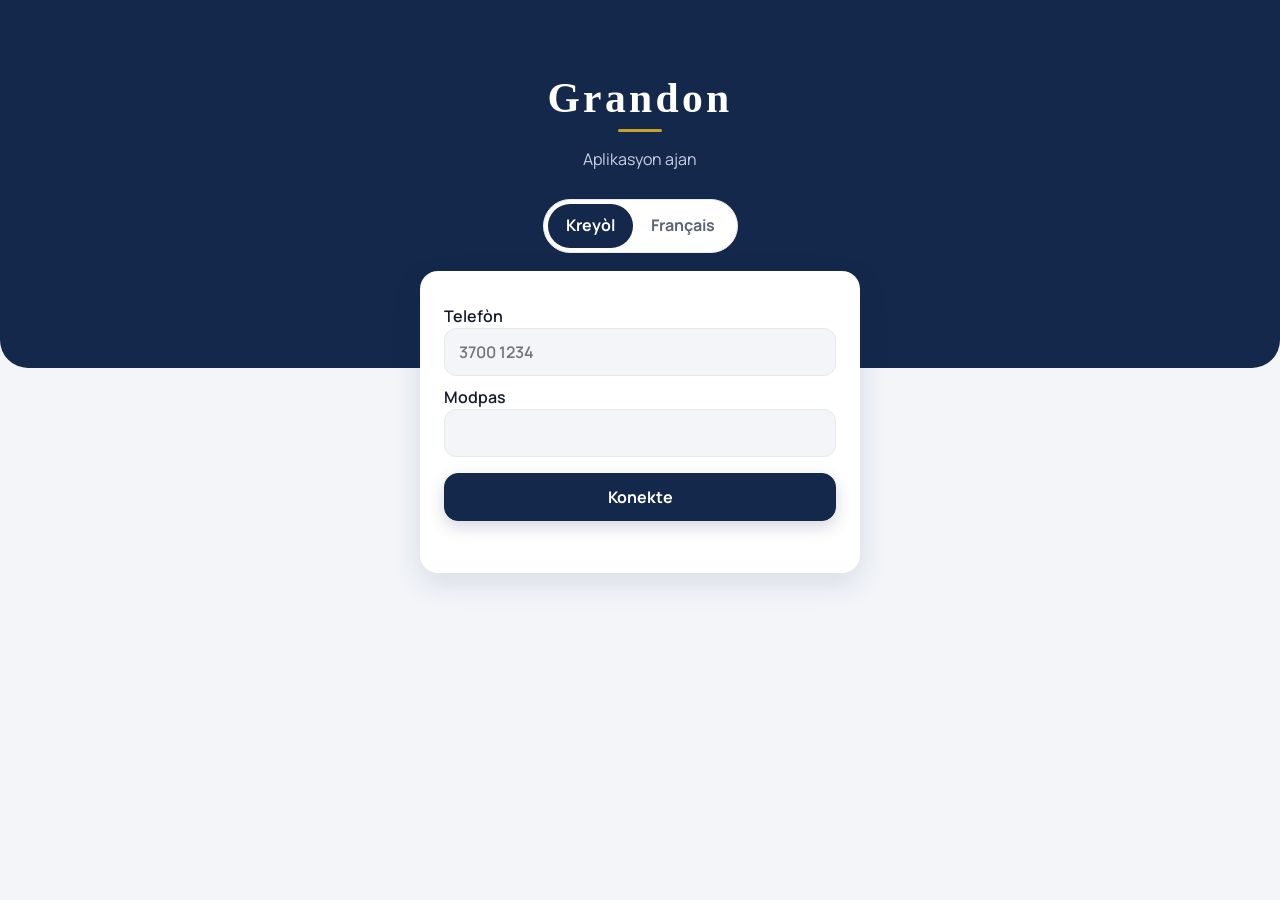
==== commit b88dc861: "Ekran chajman: logo anime pandan aplikasyon an ap chaje (v4.49) Co-Authored-By: Claude Opus 5.5 <nor" ====
--- a/index.html
+++ b/index.html
@@ -22,11 +22,32 @@
   <link rel="stylesheet" href="look-a.css">
   <link rel="stylesheet" href="look-b.css">
   <link rel="stylesheet" href="look-c.css">
+  <style>
+    /* Ekran chajman (anvan aplikasyon an parèt): logo a anime pandan l ap chaje. */
+    .splash { position: fixed; inset: 0; z-index: 50; display: flex; flex-direction: column; align-items: center; justify-content: center; gap: 22px;
+      background: radial-gradient(120% 90% at 50% 35%, #1d3866 0%, #14284b 55%, #0b1830 100%); color: #fff; font-family: system-ui, -apple-system, "Segoe UI", Roboto, Arial, sans-serif; }
+    .spl-logo { display: flex; flex-direction: column; align-items: center; gap: 14px; }
+    .spl-mak { font-family: "Iowan Old Style", "Palatino Linotype", Palatino, Georgia, serif; font-weight: 700; font-size: 2.6rem; letter-spacing: .08em; display: inline-flex; }
+    .spl-mak span { display: inline-block; opacity: 0; transform: translateY(14px); animation: spl-let .7s cubic-bezier(.2, .8, .2, 1) forwards, spl-glo 2.4s ease-in-out 1.2s infinite; }
+    .spl-ikon { width: 84px; height: 84px; animation: spl-pop .8s cubic-bezier(.2, .9, .3, 1.3) both, spl-flo 2.6s ease-in-out .8s infinite; filter: drop-shadow(0 6px 14px rgba(0, 0, 0, .25)); }
+    .spl-bar { width: 132px; height: 4px; border-radius: 4px; background: rgba(255, 255, 255, .16); overflow: hidden; position: relative; }
+    .spl-bar i { position: absolute; top: 0; bottom: 0; width: 40%; border-radius: 4px; background: #c9a227; animation: spl-bar 1.25s ease-in-out infinite; }
+    .spl-t { margin: 0; font-size: .85rem; letter-spacing: .04em; opacity: .7; }
+    html[data-mak="bs"] .splash { background: radial-gradient(120% 90% at 50% 35%, #0f5a88 0%, #094368 55%, #06304b 100%); }
+    html[data-mak="bs"] .spl-mak { font-family: "Inter", "Segoe UI", system-ui, Arial, sans-serif; font-weight: 800; letter-spacing: 0; font-size: 2rem; }
+    html[data-mak="bs"] .spl-bar i { background: #63b32e; }
+    @keyframes spl-let { to { opacity: 1; transform: none; } }
+    @keyframes spl-glo { 0%, 100% { text-shadow: none; } 50% { text-shadow: 0 0 18px rgba(255, 255, 255, .45); } }
+    @keyframes spl-pop { from { opacity: 0; transform: scale(.6) rotate(-8deg); } to { opacity: 1; transform: none; } }
+    @keyframes spl-flo { 0%, 100% { transform: translateY(0); } 50% { transform: translateY(-8px); } }
+    @keyframes spl-bar { 0% { left: -40%; } 100% { left: 100%; } }
+    @media (prefers-reduced-motion: reduce) { .spl-mak span, .spl-ikon, .spl-bar i { animation: none; opacity: 1; transform: none; } .spl-bar i { left: 30%; } }
+  </style>
 </head>
 <body>
   <header id="bar" hidden></header>
   <nav id="nav" class="tabbar" aria-label="Navigasyon prensipal" hidden></nav>
-  <main id="app"><p class="empty">Ap chaje…</p></main>
+  <main id="app"><div class="splash" role="status" aria-label="Ap chaje"><div class="spl-logo"><span class="spl-mak" aria-hidden="true"><span style="animation-delay:0.00s,1.20s">G</span><span style="animation-delay:0.07s,1.32s">r</span><span style="animation-delay:0.14s,1.44s">a</span><span style="animation-delay:0.21s,1.56s">n</span><span style="animation-delay:0.28s,1.68s">d</span><span style="animation-delay:0.35s,1.80s">o</span><span style="animation-delay:0.42s,1.92s">n</span></span></div><div class="spl-bar"><i></i></div><p class="spl-t">Ap chaje…</p></div></main>
   <script src="config.js"></script>
   <script type="module" src="app.js"></script>
 </body>
--- a/app.css
+++ b/app.css
@@ -132,7 +132,7 @@
 .toast.update { border: 0; font: inherit; font-weight: 700; cursor: pointer; }
 
 /* ---------- Ba navigasyon anba ---------- */
-.tabbar { position: fixed; left: 0; right: 0; bottom: 0; z-index: 20; display: grid; grid-template-columns: repeat(5, 1fr);
+.tabbar { position: fixed; left: 0; right: 0; bottom: 0; z-index: 20; display: grid; grid-template-columns: repeat(6, 1fr);
   background: var(--card); border-top: 1px solid var(--line); padding: 4px max(4px, env(safe-area-inset-right)) max(4px, env(safe-area-inset-bottom)) max(4px, env(safe-area-inset-left));
   box-shadow: 0 -4px 16px rgba(10, 20, 40, .06); }
 .tabbar a { display: flex; flex-direction: column; align-items: center; justify-content: center; gap: 2px; min-height: 56px;
@@ -319,3 +319,361 @@
 .look-nom { font-size: .95rem; }
 .look-desk { font-size: .75rem; font-weight: 500; color: var(--mut); line-height: 1.3; }
 @media (max-width: 400px) { .looks { grid-template-columns: 1fr; } .looks .look-opt { display: grid; grid-template-columns: 96px 1fr; column-gap: 10px; row-gap: 2px; align-items: center; } .look-prev { width: 96px; height: 64px; grid-row: 1 / 3; } .look-nom { align-self: end; } .look-desk { align-self: start; } }
+
+/* ---------- Tablo de bò: Objektif jodi a (baz; look yo ka ajiste) ---------- */
+.obj { background: var(--card); border: 1px solid var(--line); border-radius: var(--r, 14px); padding: 14px 16px; margin: 14px 0; }
+.obj h2 { margin: 0 0 10px; }
+.obj-g { display: grid; grid-template-columns: repeat(3, minmax(0, 1fr)); gap: 8px; }
+.obj-i { display: flex; flex-direction: column; gap: 2px; min-width: 0; padding: 10px; border-radius: 10px; border: 1px solid var(--line); }
+.obj-i > span { font-size: .78rem; color: var(--mut); font-weight: 600; }
+.obj-i > b { font-size: 1.15rem; font-variant-numeric: tabular-nums; overflow-wrap: anywhere; }
+.obj-i > small { font-size: .74rem; color: var(--mut); }
+.obj-i.ok > b { color: var(--ok); } .obj-i.warn > b { color: var(--warn); }
+.obj-bar { height: 10px; margin-top: 12px; } .obj-bar i { background: var(--ok); }
+.obj-p { margin: 6px 0 0; font-size: .85rem; color: var(--mut); } .obj-p b { color: var(--ink); }
+.obj-tot { display: flex; flex-wrap: wrap; align-items: baseline; justify-content: space-between; gap: 2px 10px; margin-top: 12px; padding-top: 12px; border-top: 1px solid var(--line); }
+.obj-tot > span { font-weight: 600; } .obj-tot > span small { color: var(--mut); font-weight: 400; }
+.obj-tot > b { font-size: 1.2rem; font-variant-numeric: tabular-nums; }
+.obj-tot > small { flex-basis: 100%; text-align: right; color: var(--mut); font-size: .8rem; }
+@media (max-width: 400px) { .obj-g { grid-template-columns: 1fr; } .obj-i { flex-direction: row; flex-wrap: wrap; align-items: baseline; justify-content: space-between; column-gap: 8px; } .obj-i > small { flex-basis: 100%; } }
+html[data-look] .obj > h2 { margin: 0 0 10px; }
+html[data-look="a"] .obj { border-radius: 20px; border: 0; box-shadow: 0 6px 20px rgba(10, 20, 40, .06); }
+html[data-look="b"] .obj { border-radius: 20px; }
+html[data-look="b"] .obj-bar i { background: var(--acc); }
+html[data-look="c"] .obj-i > b, html[data-look="c"] .obj-tot > b, html[data-look="c"] .obj-p b { font-family: var(--mono); }
+@media (min-width: 1024px) { html[data-look] .obj { margin-top: 20px; } html[data-look] .obj-i { padding: 14px 16px; } html[data-look] .obj-i > b { font-size: 1.4rem; } }
+
+.mwa h2 small { font-weight: 500; color: var(--mut); font-size: .8em; margin-left: 6px; text-transform: none; letter-spacing: 0; }
+.obj-dwe { display: flex; flex-wrap: wrap; align-items: baseline; justify-content: space-between; gap: 2px 12px; padding: 12px 14px; margin-bottom: 8px; border-radius: 12px; border: 1px solid var(--line); }
+.obj-dwe > span { font-weight: 700; } .obj-dwe > b { font-size: 1.6rem; font-variant-numeric: tabular-nums; }
+.obj-dwe > small { flex-basis: 100%; color: var(--mut); font-size: .8rem; }
+.obj-dwe.warn > b { color: var(--warn); } .obj-dwe.ok > b { color: var(--ok); }
+.obj-p a { display: inline-flex; align-items: center; min-height: 44px; font-weight: 600; }
+html[data-look="c"] .obj-dwe > b { font-family: var(--mono); }
+
+/* ---------- Alèt kliyan (popup + seksyon) ---------- */
+.seg.s2 { grid-template-columns: repeat(2, 1fr); }
+.alet-tit { display: flex; align-items: center; justify-content: space-between; gap: 8px; margin-top: 18px; }
+html[data-look] .alet-tit h2 { margin: 0; }
+.alet-tit .btn { min-height: 44px; }
+.row.alet { border-left: 4px solid var(--warn); align-items: flex-start; gap: 10px; }
+.row.alet.ijan { border-left-color: var(--err); } .row.alet.info { border-left-color: var(--info); }
+.row.alet.fini { border-left-color: var(--line); }
+.row.alet .alet-m { margin: 4px 0 2px; white-space: pre-wrap; overflow-wrap: anywhere; }
+.row.alet .btn { flex: none; min-height: 44px; }
+.alet-lis { display: flex; flex-direction: column; gap: 8px; max-height: min(52vh, 420px); overflow-y: auto; margin: 4px 0 12px; text-align: left; }
+.alet-lis .row.alet { margin: 0; padding: 10px 12px; border-radius: 10px; border: 1px solid var(--line); border-left-width: 4px; background: var(--card); }
+html[data-look] .alet-h.ijan .modal-ico { background: var(--err); color: #fff; }
+html[data-look] .alet-h.enpotan .modal-ico { background: var(--warn); color: #fff; }
+.alet-h .modal-ico { animation: alet-pil 1s ease-in-out 3; }
+@keyframes alet-pil { 50% { transform: scale(1.12); } }
+@media (prefers-reduced-motion: reduce) { .alet-h .modal-ico { animation: none; } }
+.alet-form select, .alet-form input[type=date], .alet-form input[name=tit] { width: 100%; min-height: 44px; }
+.alet-form fieldset { display: flex; flex-wrap: wrap; gap: 6px; }
+
+/* ---------- Onglè Kat ---------- */
+.kat { height: min(58vh, 560px); min-height: 300px; border-radius: 14px; border: 1px solid var(--line); overflow: hidden; margin: 10px 0 12px; background: #dfe5ec; z-index: 0; position: relative; }
+.kat .empty { padding-top: 120px; }
+#kat-p .tabs { margin-bottom: 8px; }
+.kat-aj { display: flex; flex-wrap: wrap; gap: 6px; margin: 8px 0 4px; }
+html[data-look] .kat-aj .chip { flex: 0 1 auto; min-height: 44px; display: inline-flex; align-items: center; gap: 6px; }
+.kat-dot { display: inline-block; width: 12px; height: 12px; border-radius: 50%; border: 2px solid #fff; box-shadow: 0 0 0 1px rgba(0,0,0,.25); flex: none; }
+.kat-chk { display: flex; align-items: center; gap: 8px; min-height: 44px; font-weight: 600; }
+.kat-chk input { width: 20px; height: 20px; }
+.kat-dat label { display: flex; align-items: center; gap: 10px; font-weight: 600; }
+.kat-dat input { min-height: 44px; }
+.kat-rez { display: flex; flex-wrap: wrap; align-items: center; justify-content: space-between; gap: 8px; margin: 4px 0 10px; }
+.kat-rez .btn { display: inline-flex; align-items: center; gap: 6px; min-height: 44px; }
+.kat-rez .btn svg { width: 18px; height: 18px; }
+.kat-ol { list-style: none; padding: 0; margin: 0; }
+.kat-ol .row { display: flex; align-items: center; gap: 10px; }
+.kat-ol a.grow { color: inherit; text-decoration: none; min-height: 44px; display: flex; flex-direction: column; justify-content: center; }
+.kat-num { display: inline-flex; align-items: center; justify-content: center; min-width: 26px; height: 26px; border-radius: 50%; color: #fff; font-weight: 800; font-size: .8rem; flex: none; }
+.kat-km { white-space: nowrap; }
+.kat-n span { display: flex; align-items: center; justify-content: center; width: 28px; height: 28px; border-radius: 50%; color: #fff; font: 800 13px/1 system-ui, sans-serif; border: 2px solid #fff; box-shadow: 0 1px 4px rgba(0,0,0,.4); }
+.kat-san { margin: 10px 0; } .kat-san summary { min-height: 44px; display: flex; align-items: center; font-weight: 600; cursor: pointer; }
+.kat-aj-r { margin: 10px 0; } .kat-aj-r h2 { display: flex; align-items: center; gap: 8px; margin: 0 0 4px; }
+.kat-tl { list-style: none; padding: 0; margin: 8px 0 0; display: flex; flex-direction: column; gap: 6px; font-size: .9rem; }
+.kat-tl li { display: flex; align-items: center; gap: 8px; flex-wrap: wrap; }
+.leaflet-popup-content { font-size: .9rem; line-height: 1.4; } .leaflet-popup-content a { font-weight: 700; }
+.leaflet-container { font: inherit; }
+@media (min-width: 1024px) { .kat { height: calc(100vh - var(--bar-h, 56px) - 220px); min-height: 420px; } }
+@media (max-width: 400px) { .tabbar a { font-size: .62rem; } }
+/* Pozisyon ajan an sou kat la: pwen ble ki bat + bouton «Kote m ye» */
+.kat-mwen i { position: relative; display: block; width: 22px; height: 22px; border-radius: 50%; background: #2563eb; border: 3px solid #fff; box-shadow: 0 0 0 1px rgba(0,0,0,.25), 0 2px 6px rgba(0,0,0,.35); }
+.kat-mwen i::after { content: ""; position: absolute; inset: -3px; border-radius: 50%; background: rgba(37, 99, 235, .45); animation: kat-pulse 1.6s ease-out infinite; z-index: -1; }
+@keyframes kat-pulse { 0% { transform: scale(1); opacity: .9; } 100% { transform: scale(3.2); opacity: 0; } }
+@media (prefers-reduced-motion: reduce) { .kat-mwen i::after { animation: none; transform: scale(1.8); opacity: .35; } }
+.leaflet-control .kat-loc, button.kat-loc { width: 44px; height: 44px; display: flex; align-items: center; justify-content: center; background: #fff; color: #1f2937; border: 2px solid rgba(0,0,0,.2); border-radius: 8px; cursor: pointer; padding: 0; }
+button.kat-loc svg { width: 24px; height: 24px; }
+button.kat-loc:focus-visible { outline: 3px solid #2563eb; outline-offset: 2px; }
+button.kat-loc.ap svg { animation: kat-tou 1s linear infinite; color: #2563eb; }
+@keyframes kat-tou { to { transform: rotate(360deg); } }
+
+/* Senkronizasyon: paj apa. Nan ba anba telefòn/tablèt la li pa parèt (6 bouton); pilil «Anliy» la ak Paramèt mennen ladan l. Sou laptop li nan kolòn navigasyon an. */
+.tabbar a.nav-lap { display: none; }
+@media (min-width: 1024px) { html[data-look] .tabbar a.nav-lap { display: flex; } }
+.senk-lyen { display: flex; align-items: center; gap: 10px; text-decoration: none; color: inherit; min-height: 56px; }
+.senk-lyen > span { font-size: 1.4rem; color: var(--mut); }
+
+/* ---------- Otorizasyon modifikasyon ---------- */
+button.row.tx-btn { width: 100%; font: inherit; color: inherit; text-align: left; cursor: pointer; border: 0; background: transparent; }
+html[data-look] button.row.tx-btn:focus-visible { outline: 3px solid var(--info); outline-offset: 2px; }
+.form label.bloke { opacity: .55; }
+.form label.bloke input, .form label.bloke select { cursor: not-allowed; }
+.modif-form .chk { display: flex; align-items: center; gap: 10px; min-height: 44px; }
+.modif-form .chk input { width: 20px; height: 20px; flex: none; }
+.modif-form .modif-chan { display: grid; grid-template-columns: 1fr 1fr; gap: 0 10px; }
+@media (max-width: 400px) { .modif-form .modif-chan { grid-template-columns: 1fr; } }
+.row.modif .btns { display: flex; gap: 8px; flex-wrap: wrap; margin-top: 6px; }
+
+/* ---------- Istorik modifikasyon (manadjè) ---------- */
+.ist-jou { display: flex; align-items: center; gap: 8px; margin: 8px 0 12px; }
+.ist-jou .btn { min-width: 44px; min-height: 44px; font-size: 1.2rem; }
+.ist-jou input { min-height: 44px; flex: 1; max-width: 220px; }
+.ist-stats { display: grid; grid-template-columns: repeat(5, minmax(0, 1fr)); gap: 6px; margin-bottom: 12px; }
+.ist-stats > div { display: flex; flex-direction: column; padding: 8px; border: 1px solid var(--line); border-radius: 10px; min-width: 0; }
+.ist-stats span { font-size: .72rem; color: var(--mut); } .ist-stats b { font-size: 1.2rem; }
+@media (max-width: 480px) { .ist-stats { grid-template-columns: repeat(3, minmax(0, 1fr)); } }
+.ist-t { width: 100%; border-collapse: collapse; margin-top: 6px; font-size: .85rem; }
+.ist-t th, .ist-t td { text-align: left; padding: 4px 6px; border-bottom: 1px solid var(--line); overflow-wrap: anywhere; }
+.ist-t th { color: var(--mut); font-weight: 600; font-size: .75rem; }
+
+/* Aparèy bloke (kont lan aktif sou yon lòt aparèy) */
+.aparey-bloke { text-align: center; margin-top: 1.5rem; padding: 1.5rem 1.25rem; }
+.aparey-bloke h1 { font-size: 1.35rem; margin: .25rem 0 .75rem; }
+.aparey-bloke .ikon-gwo { font-size: 2.6rem; line-height: 1; margin-bottom: .5rem; }
+.aparey-bloke p { max-width: 34rem; margin-inline: auto; }
+
+/* Epay → Tranzaksyon: lis yon sèl kolòn, lè, filt ak tri */
+.tx-tool { display: grid; grid-template-columns: 1fr 1fr; gap: 8px; margin-bottom: 12px; }
+.tx-tool .search { grid-column: 1 / -1; margin: 0; }
+.tx-sel { display: flex; flex-direction: column; gap: 4px; font-size: .8rem; color: var(--mut); min-width: 0; }
+.tx-sel select { min-height: 44px; padding: 8px 10px; }
+.tx-tool .tx-sel:first-of-type { grid-column: 1 / -1; }
+@media (min-width: 720px) {
+  .tx-tool { grid-template-columns: minmax(220px, 2fr) repeat(3, minmax(140px, 1fr)); align-items: end; }
+  .tx-tool .search { grid-column: auto; min-height: 44px; }
+  .tx-tool .tx-sel:first-of-type { grid-column: auto; }
+}
+.tx-seksyon .list.tx-lis { display: flex; flex-direction: column; gap: 6px; }
+.txj { margin-bottom: 16px; }
+.txj-h { display: flex; justify-content: space-between; align-items: baseline; gap: 8px; flex-wrap: wrap; margin: 4px 2px 8px; padding-bottom: 6px; border-bottom: 1px solid var(--line); }
+.txj-h h3 { margin: 0; font-size: 1rem; }
+.row.txr { display: grid; grid-template-columns: 52px minmax(0, 1fr) auto; gap: 10px; align-items: center; }
+.txr-le { display: flex; flex-direction: column; align-items: flex-start; line-height: 1.2; }
+.txr-le b { font-size: .95rem; }
+.txr-le small { color: var(--mut); font-size: .72rem; }
+.txr-main { display: flex; flex-direction: column; gap: 2px; min-width: 0; }
+.txr-t, .txr-d, .txr-k { overflow-wrap: anywhere; }
+.txr-mon { text-align: right; white-space: nowrap; }
+.txr.txr-anile .txr-mon b { text-decoration: line-through; opacity: .7; }
+@media (min-width: 1024px) {
+  .row.txr { grid-template-columns: 64px minmax(0, 1.4fr) minmax(0, 1fr) auto; }
+  .txr-main { display: contents; }
+  .txr-t { grid-column: 2; }
+  .txr-d { grid-column: 2; grid-row: 2; }
+  .txr-k { grid-column: 3; grid-row: 1 / span 2; align-self: center; }
+  .txr-le { grid-row: 1 / span 2; }
+  .txr-mon { grid-column: 4; grid-row: 1 / span 2; }
+  .txr-main .err-msg { grid-column: 2 / 4; }
+}
+
+/* Epay → Kont / Fidbak: menm modèl ak lis tranzaksyon yo */
+html[data-look] .chips.filt.kx-filt { display: flex; flex-wrap: nowrap; overflow-x: auto; gap: 6px; scrollbar-width: none; padding-bottom: 2px; }
+html[data-look] .chips.filt.kx-filt::-webkit-scrollbar { display: none; }
+html[data-look] .chips.filt.kx-filt .chip { flex: 0 0 auto; min-width: max-content; padding-inline: 12px; white-space: nowrap; }
+.kx-tool { grid-template-columns: 1fr; }
+.kx-tool .tx-sel:first-of-type { grid-column: auto; }
+.fb-seksyon .tx-tool .tx-sel:first-of-type { grid-column: auto; }
+.fb-seksyon .tx-tool:not(.fb-tool-3) .tx-sel:last-of-type { grid-column: 1 / -1; }
+.row.kxr { display: grid; grid-template-columns: 52px minmax(0, 1fr); gap: 6px 10px; align-items: center; }
+.kxr-main { display: flex; flex-direction: column; gap: 3px; min-width: 0; color: inherit; text-decoration: none; }
+.kxr-main .sm { overflow-wrap: anywhere; }
+.kxr-bar { display: block; height: 4px; border-radius: 4px; background: color-mix(in srgb, var(--mut) 22%, transparent); overflow: hidden; margin-top: 2px; }
+.kxr-bar i { display: block; height: 100%; background: var(--ok); border-radius: 4px; }
+.kxr-ak { grid-column: 1 / -1; display: flex; gap: 8px; justify-content: flex-end; align-items: center; }
+.kxr-ak .btn { min-width: 84px; }
+.err-t { color: var(--err); }
+.fbr .rezon { overflow-wrap: anywhere; }
+@media (min-width: 720px) {
+  .kx-tool { grid-template-columns: minmax(220px, 2fr) minmax(200px, 1fr); }
+  .row.kxr { grid-template-columns: 64px minmax(0, 1fr) auto; }
+  .kxr-ak { grid-column: 3; }
+  .fb-seksyon .tx-tool { grid-template-columns: minmax(220px, 2fr) repeat(3, minmax(140px, 1fr)); }
+  .fb-seksyon .tx-tool.fb-tool-3 { grid-template-columns: minmax(220px, 2fr) repeat(2, minmax(160px, 1fr)); }
+  .fb-seksyon .tx-tool:not(.fb-tool-3) .tx-sel:last-of-type { grid-column: auto; }
+}
+@media (min-width: 1024px) {
+  .row.fbr { grid-template-columns: 64px minmax(0, 1fr); }
+  .fbr .txr-main { display: flex; }
+}
+
+/* Kès (responsab kès) */
+.kes-sum { display: grid; grid-template-columns: repeat(3, minmax(0, 1fr)); gap: 8px; margin-bottom: 12px; }
+.kes-k { display: flex; flex-direction: column; gap: 2px; padding: 12px; min-width: 0; }
+.kes-k span { font-size: .78rem; color: var(--mut); font-weight: 600; }
+.kes-k b { font-size: 1.2rem; overflow-wrap: anywhere; }
+.kes-k small { font-size: .72rem; color: var(--mut); }
+.kes-tool { grid-template-columns: 1fr; }
+.kes-tool .tx-sel:first-of-type { grid-column: auto; }
+#kes .tabs { margin: 4px 0 12px; }
+.kes-tout { display: flex; align-items: center; gap: 10px; padding: 10px 4px; font-weight: 600; cursor: pointer; }
+.kes-tout input, .kes-chk input, .kes-gchk input { width: 22px; height: 22px; min-height: 0; margin: 0; padding: 0; accent-color: var(--pri); cursor: pointer; flex: none; }
+.kes-gchk { display: flex; align-items: center; gap: 10px; cursor: pointer; }
+.kes-gchk h3 { margin: 0; }
+.row.kesr { display: grid; grid-template-columns: 28px 48px minmax(0, 1fr); gap: 6px 10px; align-items: center; }
+.row.kesr.on { outline: 2px solid var(--pri); outline-offset: -2px; }
+.kes-chk { display: flex; align-items: center; justify-content: center; min-height: 44px; cursor: pointer; }
+.kes-mon { grid-column: 1 / -1; display: flex; align-items: center; justify-content: space-between; gap: 8px; flex-wrap: wrap; }
+.kes-mon > b { font-size: 1.05rem; white-space: nowrap; }
+.kes-bt { display: flex; gap: 8px; }
+.kes-bt .btn { min-width: 84px; }
+.kes-ba { position: sticky; bottom: calc(96px + env(safe-area-inset-bottom, 0px)); z-index: 5; display: flex; align-items: center; gap: 8px; flex-wrap: wrap;
+  background: var(--card); border: 1px solid var(--line); border-radius: 14px; padding: 10px 12px; margin-top: 12px; box-shadow: 0 8px 24px rgba(0, 0, 0, .18); }
+.kes-ba[hidden] { display: none; }
+.kes-ba > span { flex: 1 1 140px; }
+.kes-ba .btn { min-width: 100px; }
+.rapo-ba { display: grid; grid-template-columns: 1fr; gap: 10px; padding: 12px; margin-bottom: 12px; }
+.rapo-dat { display: flex; gap: 6px; align-items: center; }
+.rapo-dat input { flex: 1; min-width: 0; min-height: 44px; }
+.rapo-dat .btn { min-width: 44px; min-height: 44px; }
+details.rb { padding: 0; margin-bottom: 10px; overflow: hidden; }
+details.rb > summary { display: flex; justify-content: space-between; align-items: center; gap: 8px; padding: 12px 14px; cursor: pointer; list-style: none; min-height: 48px; }
+details.rb > summary::-webkit-details-marker { display: none; }
+details.rb > summary::after { content: "▾"; color: var(--mut); margin-left: 6px; transition: transform .15s; }
+details.rb:not([open]) > summary::after { transform: rotate(-90deg); }
+details.rb > summary > .mut { margin-left: auto; }
+details.rb > .list { padding: 0 10px 10px; }
+@media (min-width: 720px) {
+  .kes-tool { grid-template-columns: minmax(220px, 2fr) minmax(200px, 1fr); }
+  .row.kesr { grid-template-columns: 28px 60px minmax(0, 1fr) auto; }
+  .kes-mon { grid-column: 4; flex-direction: column; align-items: flex-end; }
+  .rapo-ba { grid-template-columns: minmax(200px, 1fr) minmax(260px, 1fr); }
+}
+@media (min-width: 1024px) { .kes-ba { bottom: 12px; } }
+/* Kès: liy yo kenbe pwòp griy yo (pa règ laptop lis tranzaksyon an) */
+#kes .txr-main, details.rb .txr-main { display: flex; flex-direction: column; gap: 2px; min-width: 0; }
+.kes-ba .btn { flex: 1 1 110px; }
+@media (max-width: 560px) {
+  .kes-sum { grid-template-columns: 1fr 1fr; }
+  .kes-sum .kes-k:first-child { grid-column: 1 / -1; }
+}
+@media (min-width: 1024px) {
+  #kes .row.txr, details.rb .row.txr { grid-template-columns: 64px minmax(0, 1fr) auto; }
+  #kes .row.txr .txr-le, details.rb .row.txr .txr-le { grid-row: auto; }
+  #kes .row.txr .txr-mon, details.rb .row.txr .txr-mon { grid-column: 3; grid-row: auto; }
+  .row.kesr { grid-template-columns: 28px 64px minmax(0, 1fr) auto; }
+  .row.kesr .kes-chk { grid-column: 1; } .row.kesr .txr-le { grid-column: 2; grid-row: auto; } .row.kesr .txr-main { grid-column: 3; } .row.kesr .kes-mon { grid-column: 4; grid-row: auto; }
+}
+
+/* Logo tipografik «Grandon» (pa gen ikòn nan aplikasyon an) */
+.wordmark { font-family: "Iowan Old Style", "Palatino Linotype", Palatino, Georgia, "Times New Roman", serif; font-weight: 700; letter-spacing: .06em; font-style: normal; line-height: 1.1; }
+html[data-look] .brand .wordmark { font-family: "Iowan Old Style", "Palatino Linotype", Palatino, Georgia, "Times New Roman", serif; font-size: 1.3rem; letter-spacing: .06em; }
+html[data-look] .login h1.wordmark { font-family: "Iowan Old Style", "Palatino Linotype", Palatino, Georgia, "Times New Roman", serif; font-size: 2.6rem; letter-spacing: .08em; margin: 28px 0 2px; padding: 0 0 10px; position: relative; }
+html[data-look] .login h1.wordmark::after { content: ""; position: absolute; left: 50%; bottom: 0; width: 44px; height: 3px; border-radius: 3px; transform: translateX(-50%); background: var(--gold, var(--acc, currentColor)); }
+
+/* Bouton «Modifye cycle a» (manadjè / admin) */
+.btn.cycle-mod { display: flex; align-items: center; justify-content: center; gap: 8px; margin: 10px 0 12px; }
+.btn.cycle-mod svg { width: 18px; height: 18px; flex: none; }
+
+/* Ekip (manadjè / admin) */
+.ekip-av { width: 40px; height: 40px; border-radius: 50%; display: inline-flex; align-items: center; justify-content: center; flex: none;
+  background: color-mix(in srgb, var(--acc) 22%, var(--card)); color: var(--ink); font-weight: 800; font-size: .9rem; letter-spacing: .02em; }
+.ekip-bar { display: block; height: 6px; border-radius: 6px; background: color-mix(in srgb, var(--mut) 22%, transparent); overflow: hidden; }
+.ekip-bar i { display: block; height: 100%; background: var(--ok); border-radius: 6px; }
+.ekip-sek { margin-top: 18px; }
+.ekip-sek-h { display: flex; justify-content: space-between; align-items: baseline; gap: 8px; }
+.ekip-sek-h h2 { margin: 0 0 8px; }
+.row.ekip-r { display: grid; grid-template-columns: 40px minmax(0, 1fr) auto; gap: 12px; align-items: center; text-decoration: none; color: inherit; }
+.ekip-m { display: flex; flex-direction: column; gap: 4px; min-width: 0; }
+.ekip-p { display: flex; flex-direction: column; align-items: flex-end; text-align: right; }
+.ekip-p b { font-size: 1.15rem; }
+.ekip-p small { color: var(--mut); font-size: .72rem; white-space: nowrap; }
+.ekip-g { display: grid; grid-template-columns: 1fr; gap: 12px; margin-top: 12px; }
+.card.ekip-k { display: flex; flex-direction: column; gap: 10px; padding: 14px; text-decoration: none; color: inherit; }
+.ekip-k-h { display: flex; align-items: center; gap: 12px; }
+.ekip-k-h .grow { display: flex; flex-direction: column; min-width: 0; }
+.ekip-k-h small { font-size: .78rem; }
+.ekip-pc { font-size: 1.4rem; font-weight: 800; }
+.ekip-dl { display: grid; grid-template-columns: 1fr 1fr; gap: 8px 14px; margin: 0; }
+.ekip-dl div { display: flex; justify-content: space-between; gap: 8px; border-bottom: 1px dashed var(--line); padding-bottom: 4px; min-width: 0; }
+.ekip-dl dt { color: var(--mut); font-size: .8rem; }
+.ekip-dl dd { margin: 0; font-weight: 700; font-size: .85rem; text-align: right; white-space: nowrap; }
+.warn-t { color: var(--warn); }
+.ekip-tet { display: flex; align-items: center; justify-content: space-between; gap: 12px; flex-wrap: wrap; margin-bottom: 6px; }
+.ekip-non { display: flex; align-items: center; gap: 10px; }
+.ekip-non div { display: flex; flex-direction: column; }
+.ekip-non small { color: var(--mut); font-size: .75rem; }
+.ekip-kont { margin-top: 18px; }
+@media (min-width: 720px) { .ekip-g { grid-template-columns: repeat(2, minmax(0, 1fr)); } }
+@media (min-width: 1440px) { .ekip-g { grid-template-columns: repeat(3, minmax(0, 1fr)); } }
+/* Pòtfèy: «Pòtfèy mwen / Tout» */
+.chips.filt.potfey-ch, html[data-look] .chips.filt.potfey-ch { display: grid; grid-template-columns: repeat(2, minmax(0, 1fr)); max-width: 460px; margin: 4px 0 6px; }
+.potfey-not { margin: 0 0 12px; }
+.potfey-k { display: flex; align-items: center; gap: 12px; padding: 10px 14px; margin: 8px 0; }
+.potfey-k .grow { display: flex; flex-direction: column; min-width: 0; }
+/* Alèt: jesyon manadjè, Tablo, rapèl */
+.alet-ajan { max-width: 360px; margin: 6px 0 10px; }
+.alet-tablo { margin: 14px 0; }
+.alet-tr .alet-kl { font-weight: 600; }
+.alet-plis summary { cursor: pointer; padding: 8px 2px; }
+.row.alet.rapel { border-left-style: dashed; }
+.alet-tit .btns { display: flex; gap: 6px; flex-wrap: wrap; }
+.notif-p { display: flex; flex-direction: column; gap: 4px; }
+.alet-kp { gap: 6px; }
+/* Foto: kamera nan aplikasyon an + chwazi yon fichye */
+.foto-ch { display: flex; flex-direction: column; gap: 6px; }
+.foto-ch .btns { display: flex; flex-wrap: wrap; gap: 8px; }
+.foto-ch .btns .btn { flex: 1 1 160px; }
+.foto-fichye { position: relative; cursor: pointer; }
+.foto-fichye input[type=file] { position: absolute; inset: 0; opacity: 0; width: 100%; height: 100%; cursor: pointer; }
+.kam { background: #000; border-radius: 12px; overflow: hidden; aspect-ratio: 3 / 4; max-height: 60vh; display: flex; align-items: center; justify-content: center; }
+.kam-v { width: 100%; height: 100%; object-fit: cover; }
+.kam-b { flex-wrap: wrap; }
+/* Lè operasyon */
+.le-femen { text-align: center; padding: 28px 18px; display: flex; flex-direction: column; align-items: center; gap: 8px; max-width: 520px; margin: 24px auto; }
+.le-ico { font-size: 2.6rem; }
+.foto-ak { display: flex; flex-direction: column; gap: 8px; padding: 12px 14px; margin: 10px 0; }
+.foto-ak .btns { display: flex; flex-wrap: wrap; gap: 8px; }
+.foto-ak .btns .btn { flex: 1 1 180px; }
+.foto-ak.foto-manke { border: 1px dashed var(--warn, #c9a227); }
+.gps-ak { display: flex; align-items: center; gap: 12px; flex-wrap: wrap; padding: 12px 14px; margin: 10px 0; border: 1px dashed var(--warn, #c9a227); }
+.gps-ak .grow { flex: 1 1 220px; min-width: 0; }
+/* Alèt: tablo pwoblèm yo (yon liy pa pwoblèm, yon kolòn pa ajan) */
+.chip-s { font-size: .75rem; padding: 1px 8px; border-radius: 99px; background: var(--track, rgba(127,127,127,.15)); }
+.pw-tab { padding: 4px 0; overflow: hidden; margin-bottom: 14px; }
+.pw-r { display: grid; align-items: center; gap: 10px; padding: 10px 16px; }
+.alet-pw + .alet-pw, .pw-tet + .alet-pw { border-top: 1px solid var(--line, rgba(127,127,127,.18)); }
+.pw-tet { font-size: .72rem; font-weight: 700; text-transform: uppercase; letter-spacing: .04em; opacity: .7; padding-block: 8px; }
+.pw-l { display: flex; flex-direction: column; gap: 2px; min-width: 0; }
+.pw-n, .pw-a { text-align: center; font-variant-numeric: tabular-nums; }
+.pw-n b { font-size: 1.35rem; }
+.pw-a-non { display: none; }
+.pw-b { display: flex; gap: 6px; justify-content: flex-end; flex-wrap: wrap; }
+.pw-b .btn { white-space: nowrap; }
+.alet-pw.zewo .pw-r { opacity: .55; padding-block: 6px; }
+.alet-pw-lis { padding: 0 16px 14px; }
+.pw-lis { display: grid; grid-template-columns: repeat(auto-fill, minmax(min(100%, 300px), 1fr)); gap: 8px; max-height: 420px; overflow: auto; }
+.pw-lis .row { display: flex; align-items: center; gap: 8px; border: 1px solid var(--line, rgba(127,127,127,.18)); border-radius: 10px; padding: 8px 10px; }
+.pw-lis .row .grow { min-width: 0; }
+.pw-sou { margin: 6px 0 8px; display: flex; flex-direction: column; gap: 2px; }
+@media (max-width: 760px) {
+  .pw-r { display: flex !important; flex-wrap: wrap; gap: 6px 10px; }
+  .pw-tet { display: none !important; }
+  .pw-l { flex: 1 1 60%; }
+  .pw-n { flex: 0 0 auto; }
+  .pw-a { flex: 0 0 auto; font-size: .75rem; padding: 1px 8px; border-radius: 99px; background: var(--track, rgba(127,127,127,.15)); }
+  .pw-a-non { display: inline; margin-right: 4px; }
+  .pw-a0 { display: none; }
+  .pw-b { flex: 1 1 100%; justify-content: stretch; }
+  .pw-b .btn { flex: 1 1 0; }
+}
+.pw-sou small { font-size: .8rem; font-weight: 400; }
+/* Mak sit la (config LOGO / LOGO_IKON): logo enstitisyon an olye logo tèks la */
+.brand .brand-logo { width: 30px; height: 30px; object-fit: contain; background: #fff; border-radius: 8px; padding: 3px; }
+.login-logo { margin: 24px auto 4px; display: flex; justify-content: center; }
+.login-logo img { width: min(260px, 70vw); height: auto; border-radius: 14px; background: #fff; padding: 8px 12px; }
+/* Logo mak la sou bann lan: pa gen kad, pa gen fon (logo a an blan + vèt, transparan) */
+html[data-look] .login .login-logo img { border: 0; border-radius: 0; box-shadow: none; background: none; padding: 0; width: min(300px, 72vw); filter: drop-shadow(0 2px 6px rgba(0, 0, 0, .18)); }
+html[data-look] .brand .brand-logo { background: none; padding: 0; border-radius: 0; width: 28px; height: 28px; }
--- a/look-a.css
+++ b/look-a.css
@@ -11,6 +11,7 @@
   --band: #14284b; --band-ink: #fff; --band-mut: #c9d3e6; --band-chip: rgba(255, 255, 255, .12); --band-line: rgba(255, 255, 255, .22);
   --nav: #14284b; --nav-ink: #a9b6cf; --toast: #121a2b; --seg: #e6e9f0; --seg-on: #fff; --band-edge: transparent;
   --halo: rgba(201, 162, 39, .35); --radio: #14284b;
+  --ring: #14284b; --row-hover-b: transparent; /* bag fokis: ble marin sou fon klè (lò a pa gen 3:1 sou #f3f5f9) */
   --sh: 0 10px 30px rgba(20, 40, 75, .12); --sh-s: 0 1px 2px rgba(20, 40, 75, .05); --sh-b: 0 6px 16px rgba(20, 40, 75, .18);
   --r: 18px; --gx: 16px;
   --ico-search: url("data:image/svg+xml,%3Csvg xmlns='http://www.w3.org/2000/svg' viewBox='0 0 24 24' fill='none' stroke='%235a6478' stroke-width='2' stroke-linecap='round'%3E%3Ccircle cx='11' cy='11' r='7'/%3E%3Cpath d='m20 20-3.5-3.5'/%3E%3C/svg%3E");
@@ -25,6 +26,7 @@
   --band: #0f1830; --band-ink: #e6ebf5; --band-mut: #aab6cc; --band-chip: rgba(255, 255, 255, .08); --band-line: rgba(255, 255, 255, .16);
   --nav: #0f1830; --nav-ink: #a9b6cf; --toast: #1a2440; --seg: #141c2e; --seg-on: #243052; --band-edge: rgba(255, 255, 255, .08);
   --halo: rgba(242, 214, 124, .45); --radio: #c9a227;
+  --ring: #c9a227; --row-hover-b: #8c7420;
   --sh: 0 10px 30px rgba(0, 0, 0, .35); --sh-s: 0 1px 2px rgba(0, 0, 0, .25); --sh-b: 0 6px 16px rgba(0, 0, 0, .3);
   --ico-search: url("data:image/svg+xml,%3Csvg xmlns='http://www.w3.org/2000/svg' viewBox='0 0 24 24' fill='none' stroke='%239aa6bd' stroke-width='2' stroke-linecap='round'%3E%3Ccircle cx='11' cy='11' r='7'/%3E%3Cpath d='m20 20-3.5-3.5'/%3E%3C/svg%3E");
   color-scheme: dark;
@@ -39,6 +41,7 @@
     --band: #0f1830; --band-ink: #e6ebf5; --band-mut: #aab6cc; --band-chip: rgba(255, 255, 255, .08); --band-line: rgba(255, 255, 255, .16);
     --nav: #0f1830; --nav-ink: #a9b6cf; --toast: #1a2440; --seg: #141c2e; --seg-on: #243052; --band-edge: rgba(255, 255, 255, .08);
     --halo: rgba(242, 214, 124, .45); --radio: #c9a227;
+    --ring: #c9a227; --row-hover-b: #8c7420;
     --sh: 0 10px 30px rgba(0, 0, 0, .35); --sh-s: 0 1px 2px rgba(0, 0, 0, .25); --sh-b: 0 6px 16px rgba(0, 0, 0, .3);
     --ico-search: url("data:image/svg+xml,%3Csvg xmlns='http://www.w3.org/2000/svg' viewBox='0 0 24 24' fill='none' stroke='%239aa6bd' stroke-width='2' stroke-linecap='round'%3E%3Ccircle cx='11' cy='11' r='7'/%3E%3Cpath d='m20 20-3.5-3.5'/%3E%3C/svg%3E");
     color-scheme: dark;
@@ -59,7 +62,7 @@
 html[data-look="a"] .list { gap: 10px; }
 html[data-look="a"] .list .empty { width: 100%; grid-column: 1 / -1; }
 html[data-look="a"] .nw { white-space: nowrap; }
-html[data-look="a"] :is(a, button, [role="tab"], select, textarea, input, [tabindex]):focus-visible { outline: 3px solid var(--gold); outline-offset: 2px; }
+html[data-look="a"] :is(a, button, [role="tab"], select, textarea, input, [tabindex]):focus-visible { outline: 3px solid var(--ring); outline-offset: 2px; }
 html[data-look="a"] #bar[hidden], html[data-look="a"] .tabbar[hidden] { display: none; }
 html[data-look="a"] .err-msg { color: var(--err); font-weight: 600; }
 html[data-look="a"] .reta { color: var(--err); font-weight: 700; }
@@ -73,7 +76,7 @@
 html[data-look="a"] .brand .mark { width: 34px; height: 34px; border-radius: 10px; border: 2px solid var(--gold); font-size: 1rem; color: var(--band-ink); }
 html[data-look="a"] .brand small { font-size: .66rem; border-color: var(--band-line); opacity: .9; }
 html[data-look="a"] .net { position: relative; background: var(--band-chip); color: var(--band-ink); font-size: .8rem; font-weight: 600; padding: 6px 12px; min-height: 36px; border-radius: 99px; }
-html[data-look="a"] .net::before { content: ""; position: absolute; inset: -5px; border-radius: 99px; }
+html[data-look="a"] .net::before { content: ""; position: absolute; inset: -5px 0; border-radius: 99px; } /* zòn peze 46 px wotè; pa laji sou kote (sou 320 px + gwo tèks li ta depase ekran an) */
 html[data-look="a"] .net .dot { width: 8px; height: 8px; background: #7ee2a0; } html[data-look="a"] .net.off .dot { background: #ffb3ad; }
 html[data-look="a"] .cnt { background: #fff; color: #14284b; }
 html[data-look="a"] .cnt.err { background: #ffd8d4; color: #8a1b12; }
@@ -154,6 +157,13 @@
 html[data-look="a"] .btns { gap: 8px; margin-top: 10px; }
 html[data-look="a"] .btns-v { gap: 6px; }
 html[data-look="a"] .row.demande .btns { margin-top: 12px; }
+/* Liy fidbak (liSwivi, Epay › Fidbak ak paj cycle): kontni an kole anwo (nan gride 2 kolòn yon ti liy bò kote yon liy ak long nòt pa flote nan mitan);
+   yerachi: non (800) → fraz rezon (600) → liy gri (kont · dat · ajan) → nòt ajan an nan yon ti blòk lò. */
+html[data-look="a"] .row.swivi { align-items: flex-start; }
+html[data-look="a"] .swivi .rezon { font-weight: 600; margin-top: 1px; }
+html[data-look="a"] .swivi .mut.sm { margin-top: 2px; }
+html[data-look="a"] .swivi .nòt { margin-top: 8px; padding: 6px 10px; border-left: 3px solid var(--gold); background: var(--gold-soft); border-radius: 0 8px 8px 0; color: var(--ink); overflow-wrap: anywhere; }
+html[data-look="a"] .swivi .err-msg { margin-top: 6px; }
 html[data-look="a"] .thumb { width: 46px; height: 46px; background: var(--track); font-size: .9rem; font-weight: 800; }
 html[data-look="a"] .thumb.ph { background: var(--pri); color: var(--pri-ink); }
 html[data-look="a"] .thumb.ph.av-2 { background: var(--gold); color: var(--gold-ink); }
@@ -197,9 +207,11 @@
 html[data-look="a"] .chip small { font-weight: 500; color: var(--mut); font-size: .75rem; }
 html[data-look="a"] .chip.on { background: var(--pri); color: var(--pri-ink); border-color: var(--pri); }
 html[data-look="a"] .chip.on small { color: inherit; opacity: 1; }
-html[data-look="a"] .chips.filt { display: flex; gap: 8px; margin: 0 0 10px; }
-html[data-look="a"] .chips.filt .chip { flex: 1; min-width: 0; min-height: 44px; flex-direction: row; gap: 6px; border-radius: 12px; font-size: .85rem; padding: 6px 8px; }
-html[data-look="a"] .chips.filt .chip small { background: var(--track); color: var(--mut); border-radius: 99px; padding: 0 7px; font-size: .72rem; font-weight: 700; }
+/* Yon chip pa janm pi etwat pase pi long mo li a (min-content): etikèt + bul kantite a pase sou 2 liy nan chip la (fr «Aujourd'hui» sou 320–390 px),
+   epi si 3 chip yo pa antre sou yon liy (gwo tèks + franse), dènye a desann sou pwòp liy li olye yon mo koupe oswa bul la soti deyò. */
+html[data-look="a"] .chips.filt { display: flex; flex-wrap: wrap; gap: 8px; margin: 0 0 10px; }
+html[data-look="a"] .chips.filt .chip { flex: 1; min-width: min-content; min-height: 44px; flex-direction: row; flex-wrap: wrap; align-content: center; justify-content: center; gap: 2px 6px; border-radius: 12px; font-size: .85rem; padding: 6px 8px; line-height: 1.2; }
+html[data-look="a"] .chips.filt .chip small { flex: none; background: var(--track); color: var(--mut); border-radius: 99px; padding: 0 7px; font-size: .72rem; font-weight: 700; line-height: 1.5; }
 html[data-look="a"] .chips.filt .chip.on small { background: var(--gold); color: var(--gold-ink); }
 
 /* ===================== Onglè (kontwòl segmante) ===================== */
@@ -211,6 +223,11 @@
 /* Gwo tèks: "Tranzaksyon" dwe rete sou yon sèl liy nan 87 px (320 px, 3 onglè) — mezire: 14 px/-.01em = 87 px. */
 html[data-look="a"][data-teks="l"] .tab { font-size: .78rem; letter-spacing: -.01em; }
 html[data-look="a"][data-teks="xl"] .tab { font-size: .7rem; letter-spacing: -.01em; }
+/* 4 onglè (manadjè: Kont · Tranzaksyon · Fidbak · Validasyon) pa antre sou yon liy sou telefòn: gride 2 × 2, mo yo rete antye. */
+@media (max-width: 519px) {
+  html[data-look="a"] .tabs:has(> .tab:nth-child(4)) { display: grid; grid-template-columns: repeat(2, minmax(0, 1fr)); }
+  html[data-look="a"] .tabs:has(> .tab:nth-child(4)) .tab { overflow-wrap: normal; padding: 4px 6px; }
+}
 
 /* ===================== Kat rezime ki flote (Epay / Tablo / Cycle) ===================== */
 html[data-look="a"] .sum { display: grid; grid-template-columns: auto minmax(0, 1fr) auto; gap: 14px; align-items: center; padding: 16px; }
@@ -262,7 +279,7 @@
 html[data-look="a"] .seg label { min-width: 0; }
 html[data-look="a"] .seg span { min-height: 48px; padding: 6px 4px; border-radius: 12px; border: 1px solid var(--line); background: var(--field); font-weight: 600; font-size: .88rem; overflow-wrap: anywhere; }
 html[data-look="a"] .seg input:checked + span { background: var(--pri); color: var(--pri-ink); border-color: var(--pri); font-weight: 700; }
-html[data-look="a"] .seg input:focus-visible + span, html[data-look="a"] .jours input:focus-visible + span { outline: 3px solid var(--gold); outline-offset: 2px; }
+html[data-look="a"] .seg input:focus-visible + span, html[data-look="a"] .jours input:focus-visible + span { outline: 3px solid var(--ring); outline-offset: 2px; }
 html[data-look="a"] .jours { gap: 6px; }
 html[data-look="a"] .jours span { min-height: 46px; border-radius: 12px; border: 1px solid var(--line); background: var(--field); font-weight: 700; }
 html[data-look="a"] .jours input:checked + span { background: var(--pri); color: var(--pri-ink); border-color: var(--pri); }
@@ -380,7 +397,7 @@
 html[data-look="a"] .modal-choix input[type="radio"]:checked::before { transform: scale(1); }
 html[data-look="a"] .modal-choix input[type="radio"]:focus { outline: none; box-shadow: none; border-color: var(--mut); background: var(--card); }
 html[data-look="a"] .modal-choix input[type="radio"]:checked:focus { border-color: var(--radio); }
-html[data-look="a"] .modal-choix input[type="radio"]:focus-visible, html[data-look="a"] label.chk input:focus-visible { outline: 3px solid var(--gold); outline-offset: 3px; }
+html[data-look="a"] .modal-choix input[type="radio"]:focus-visible, html[data-look="a"] label.chk input:focus-visible { outline: 3px solid var(--ring); outline-offset: 3px; }
 html[data-look="a"] label.chk input { accent-color: var(--radio); }
 html[data-look="a"] .zoom img { border-radius: 18px; }
 
@@ -405,7 +422,7 @@
 html[data-look="a"] .looks .look-opt { display: flex; flex-direction: column; gap: 6px; margin: 0; border-radius: 16px; border: 2px solid var(--line); background: var(--card); padding: 8px; font-size: .95rem; font-weight: 700; }
 html[data-look="a"] .look-nom, html[data-look="a"] .look-desk { display: block; }
 html[data-look="a"] .look-opt.on, html[data-look="a"] .look-opt:has(input:checked) { border-color: var(--gold); box-shadow: 0 0 0 3px rgba(201, 162, 39, .25); }
-html[data-look="a"] .look-opt:has(input:focus-visible) { outline: 3px solid var(--gold); outline-offset: 2px; }
+html[data-look="a"] .look-opt:has(input:focus-visible) { outline: 3px solid var(--ring); outline-offset: 2px; }
 html[data-look="a"] .look-prev { border-radius: 10px; }
 html[data-look="a"] .look-desk { color: var(--mut); }
 html[data-look="a"] .center { text-align: center; }
@@ -441,7 +458,7 @@
   html[data-look="a"] .band .kpi.main b { font-size: 2.1rem; }
   html[data-look="a"] .tab { font-size: .78rem; padding: 4px 1px; }
   html[data-look="a"] .cnt-b { font-size: .66rem; }
-  html[data-look="a"] .chips.filt .chip { padding: 6px 4px; font-size: .8rem; gap: 4px; }
+  html[data-look="a"] .chips.filt .chip { padding: 6px 4px; font-size: .78rem; gap: 2px 4px; }
   html[data-look="a"] .kr .btn.sm { padding: 8px 10px; }
   html[data-look="a"] .kr .grow { min-width: 110px; }
   html[data-look="a"] .kr > .btns-v { flex-direction: row; justify-content: flex-end; width: 100%; }
@@ -519,6 +536,9 @@
   html[data-look="a"] .ep-2 .grid-t { grid-template-columns: minmax(0, 1fr); }
   html[data-look="a"] .ep-2 #q { max-width: 480px; }
   html[data-look="a"] #ong > .list { display: grid; grid-template-columns: repeat(2, minmax(0, 1fr)); gap: 10px; }
+  /* Onglè fidbak: chip yo aliyen anba kontwòl onglè a (560 px) olye yo lonje sou tout lajè a; kantite a kole ak tit la (pa 1000 px pi lwen). */
+  html[data-look="a"] #ong > .chips.filt { max-width: 560px; }
+  html[data-look="a"] #ong > h2 { justify-content: flex-start; gap: 12px; }
   html[data-look="a"] #ong > .note { max-width: 760px; }
 
   /* --- Fich kliyan: band sou tout lajè; gòch = tuil + enfòmasyon, dwat = cycle yo (dènye liy lan fleksib pou kolòn gòch la rete kole) --- */
@@ -582,7 +602,7 @@
 @media (hover: hover) and (min-width: 1024px) {
   html[data-look="a"] .tabbar a:hover:not(.on) { background: var(--nav-hover, rgba(255, 255, 255, .08)); color: #fff; }
   html[data-look="a"] .row, html[data-look="a"] .tile, html[data-look="a"] .look-opt, html[data-look="a"] .chip, html[data-look="a"] .tab, html[data-look="a"] .jchip { transition: box-shadow .15s, background-color .15s, border-color .15s, color .15s; }
-  html[data-look="a"] a.row:hover, html[data-look="a"] .row.kr:hover, html[data-look="a"] .row:has(> a.lnk):hover { box-shadow: var(--sh); }
+  html[data-look="a"] a.row:hover, html[data-look="a"] .row.kr:hover, html[data-look="a"] .row:has(> a.lnk):hover { box-shadow: var(--sh); border-color: var(--row-hover-b); } /* fonse: lonbraj la pa parèt, bòdi a vin lò */
   html[data-look="a"] .tile:not(.off):hover { box-shadow: var(--sh); }
   html[data-look="a"] .tile.pri:hover { background: var(--pri-2); }
   html[data-look="a"] .btn:hover { background: color-mix(in srgb, var(--card) 92%, var(--ink)); }
--- a/look-b.css
+++ b/look-b.css
@@ -109,6 +109,10 @@
 html[data-look="b"] .row b { font-weight: 800; }
 html[data-look="b"] .row .right b { font-size: 1.0625rem; }
 html[data-look="b"] .row.flat { background: transparent; border: 0; padding: 8px 0 0; }
+/* Liy fidbak (onglè Fidbak + fich cycle): kat yo nan gride a ka gen wotè diferan → tèks la rete anwo; fraz rezon an, epi nòt ajan an kòm ti blòk sitasyon ak ba safran */
+html[data-look="b"] .row.swivi { align-items: flex-start; }
+html[data-look="b"] .swivi .rezon { margin-top: 2px; }
+html[data-look="b"] .swivi .nòt { margin-top: 6px; padding: 6px 10px; background: var(--soft); border-left: 3px solid var(--acc); border-radius: 0 10px 10px 0; color: var(--ink); overflow-wrap: anywhere; }
 html[data-look="b"] .btns { gap: 8px; margin-top: 10px; }
 html[data-look="b"] .btns .btn { flex: 1; }
 html[data-look="b"] .btns-v { gap: 8px; }
@@ -171,6 +175,7 @@
 html[data-look="b"] .tab { flex: 1 1 auto; min-width: 0; min-height: 44px; padding: 8px 14px; border-radius: 99px; border: 1px solid var(--line2); background: var(--card); color: var(--ink); font-weight: 700; font-size: .9375rem; overflow-wrap: anywhere; }
 html[data-look="b"] .tab.on { background: var(--pri); color: var(--pri-ink); border-color: var(--pri); }
 html[data-look="b"] .cnt-b { background: var(--cnt-err); color: var(--cnt-err-ink); font-weight: 800; font-size: .75rem; padding: 1px 8px; }
+html[data-look="b"] .tab[data-ong="fidbak"] .cnt-b { background: var(--t-y); color: var(--i-y); } /* fidbak jodi a = enfòmasyon, pa yon alèt (Validasyon rete wouj) */
 html[data-look="b"] .tab.on .cnt-b { background: #fff; color: var(--navy); }
 
 /* ---------- Rechèch ---------- */
@@ -440,6 +445,7 @@
 @media (min-width: 768px) {
   html[data-look="b"] main { max-width: 980px; padding-left: 24px; padding-right: 24px; }
   html[data-look="b"] .grid-t { display: grid; grid-template-columns: 1fr 1fr; gap: 10px; }
+  html[data-look="b"] .list.grid-t > .empty { grid-column: 1 / -1; }
   html[data-look="b"] .tabbar { left: 50%; right: auto; transform: translateX(-50%); width: min(640px, 100%); bottom: 12px; border: 1px solid var(--line); border-radius: 22px; padding: 6px 10px 8px; }
   html[data-look="b"] .tabbar a { font-size: .75rem; }
   html[data-look="b"] body.has-nav main { padding-bottom: 120px; }
@@ -456,6 +462,10 @@
   html[data-look="b"] .ctop .stats { grid-column: 1 / -1; }
   html[data-look="b"] .btn-row, html[data-look="b"] .acts3, html[data-look="b"] .head.center { max-width: 640px; margin-left: auto; margin-right: auto; }
   html[data-look="b"] .kach > b { font-size: 3rem; }
+}
+@media (max-width: 767px) {
+  /* Manadjè: 4 onglè (Kont, Tranzaksyon, Fidbak, Validasyon) → 2 × 2, pa 3 + yon pil pou kont li sou tout lajè a */
+  html[data-look="b"] .tabs:has(> .tab:nth-child(4)) .tab { flex: 1 1 calc(50% - 4px); }
 }
 @media (max-width: 360px) {
   html[data-look="b"] .bhead .btn.sq span { display: none; }
@@ -521,6 +531,9 @@
   html[data-look="b"] h2 { font-size: 1.125rem; margin: 24px 0 12px; }
   /* Paj etwat (fòm, paj ak lyen retou, koneksyon, Paramèt): 720 px santre */
   html[data-look="b"] main:has(> .form), html[data-look="b"] main:has(> .back), html[data-look="b"] main:has(> .login) { max-width: 784px; }
+  /* Fallback san :has() (Firefox < 121, Safari < 15.4): paj ak lyen retou ak Paramèt (.page-head + h2) rete 720 px, aliyen agòch; san efè lè :has() mache */
+  html[data-look="b"] main > .back ~ *, html[data-look="b"] main > .page-head + h2, html[data-look="b"] main > .page-head + h2 ~ * { max-width: 720px; }
+  html[data-look="b"] main > .back ~ .form, html[data-look="b"] main > .page-head + h2 ~ .form { margin-left: 0; }
   html[data-look="b"] .form { max-width: 720px; margin-left: auto; margin-right: auto; }
   html[data-look="b"] .login { max-width: 440px; margin: 0 auto; padding-top: 56px; }
   html[data-look="b"] .modal { max-width: 480px; padding: 28px 28px 24px; }
@@ -542,7 +555,6 @@
   /* --- Fich kliyan: kolòn gòch (avatar, aksyon, enfòmasyon kle 2×2) + kolòn dwat (lòt enfòmasyon, cycle yo) --- */
   html[data-look="b"] .fich2 { display: grid; grid-template-columns: minmax(0, 1fr) minmax(0, 1fr); gap: 0 32px; align-items: start; }
   html[data-look="b"] .fcol { min-width: 0; }
-  html[data-look="b"] .fcol.fl { position: sticky; top: calc(var(--bar-h, 61px) + 24px); }
   html[data-look="b"] .fich2 .head.center, html[data-look="b"] .fich2 .acts3 { max-width: none; }
   html[data-look="b"] .fich2 .head.center { margin: 8px 0 20px; }
   html[data-look="b"] .fich2 .acts3 { gap: 10px; margin: 0 0 10px; }
@@ -555,6 +567,7 @@
   html[data-look="b"] .ctop .ncard, html[data-look="b"] .ctop .solde { grid-column: 1; margin: 0; }
   html[data-look="b"] .ctop .ncard { padding: 20px; }
   html[data-look="b"] .ctop .stats { grid-column: 2; grid-row: 1 / 3; margin: 0; padding: 20px; gap: 14px 16px; }
+  html[data-look="b"] #cycle > .btn-row { max-width: none; margin: 12px 0 4px; gap: 24px; } /* bouton yo aliyen ak kolòn gride .ctop a */
 
   /* --- Rapò: kat safran (5fr) + 3 liy (7fr) menm wotè; 4 ti tuil sou yon liy --- */
   html[data-look="b"] .rtop { grid-template-columns: minmax(0, 1fr) minmax(0, 1fr); gap: 16px; align-items: stretch; margin-bottom: 16px; }
@@ -565,21 +578,19 @@
   html[data-look="b"] .tiles3.mini .tile { padding: 16px 12px; }
   html[data-look="b"] .tiles3.mini .tile.dek { grid-column: auto; align-items: center; text-align: center; }
   html[data-look="b"] .tiles3.mini .tile.dek > b.amt { font-size: 1.75rem; }
+  html[data-look="b"] .tiles3.mini .tile.dek > b { order: -1; } /* chif anwo, etikèt anba, menm jan ak 3 lòt tuil yo */
   html[data-look="b"] .swv { margin: 16px 2px 0; }
 
-  /* --- Tablo de bò: salitasyon, 3 tuil, 3 gwo lyen sou yon liy (≤ 1000 px) --- */
-  html[data-look="b"] #tablo { max-width: 1000px; }
+  /* --- Tablo de bò: salitasyon, 3 tuil, 3 gwo lyen sou yon liy (menm lajè ak lòt paj yo) --- */
   html[data-look="b"] #tablo .tiles3 { gap: 12px; }
   html[data-look="b"] #tablo .tile { padding: 16px; gap: 4px; }
   html[data-look="b"] #tablo .tile > b { font-size: 1.75rem; }
   html[data-look="b"] #tablo .tile > b.amt { font-size: 1.5rem; }
   html[data-look="b"] .tile > b.amt { font-size: 1.375rem; }
-  html[data-look="b"] .bigl { gap: 12px; margin-top: 16px; }
-  html[data-look="b"] .bigl a { min-height: 100px; padding: 16px 18px; gap: 16px; }
-  html[data-look="b"] .bigl a b { font-size: 1.25rem; }
-  html[data-look="b"] .bigl a small { font-size: .875rem; }
-  html[data-look="b"] .bi { width: 56px; height: 56px; border-radius: 18px; }
-  html[data-look="b"] .bi svg { width: 28px; height: 28px; }
+  /* minmax(0, 1fr) + overflow-wrap: 3 tuil yo pa janm depase main (fr + tèks "Pi gwo" a 1024 px); gwosè laj yo a ≥ 1280 px */
+  html[data-look="b"] .bigl { grid-template-columns: repeat(3, minmax(0, 1fr)); gap: 12px; margin-top: 16px; }
+  html[data-look="b"] .bigl a { min-height: 88px; padding: 14px 16px; gap: 12px; }
+  html[data-look="b"] .bigl a b, html[data-look="b"] .bigl a small { overflow-wrap: anywhere; }
 
   /* --- Kliyan: rechèch ≤ 760 px, lis 2 kolòn (3 a ≥ 1440) --- */
   html[data-look="b"] .search-row { max-width: 760px; }
@@ -594,10 +605,33 @@
   /* Lis tranzaksyon / validasyon (Epay), lis fich cycle ak lis rapò an 2 kolòn */
   html[data-look="b"] #ong > .list, html[data-look="b"] #cycle > .list, html[data-look="b"] .rtx { display: grid; grid-template-columns: 1fr 1fr; gap: 12px; }
   html[data-look="b"] #ong > .list > .empty, html[data-look="b"] #cycle > .list > .empty, html[data-look="b"] .rtx > .empty { grid-column: 1 / -1; }
+  html[data-look="b"] #cycle > .btn-row { grid-template-columns: minmax(0, 5fr) minmax(0, 7fr); }
+  /* Tablo: gwo lyen yo pi gwo (ikòn 56 px, tit 1.25rem) lè gen plas */
+  html[data-look="b"] .bigl a { min-height: 100px; padding: 16px 18px; gap: 16px; }
+  html[data-look="b"] .bigl a b { font-size: 1.25rem; }
+  html[data-look="b"] .bigl a small { font-size: .875rem; }
+  html[data-look="b"] .bi { width: 56px; height: 56px; border-radius: 18px; }
+  html[data-look="b"] .bi svg { width: 28px; height: 28px; }
 }
 @media (min-width: 1440px) {
   html[data-look="b"] main { max-width: 1240px; }
   html[data-look="b"] .list.grid-t { grid-template-columns: repeat(3, 1fr); }
+  html[data-look="b"] #ong > .list.grid-t { grid-template-columns: repeat(3, 1fr); } /* onglè Fidbak: menm jan ak Kliyan (règ #ong > .list ≥ 1280 la bay 2) */
+}
+@media (min-width: 1024px) and (max-width: 1279px) {
+  /* Epay manadjè: 4 onglè × 176 px > 712 px kontni → pil yo yon ti kras pi etwat pou yo rete sou yon sèl liy (3 onglè yo pa chanje) */
+  html[data-look="b"] .tabs:has(> .tab:nth-child(4)) .tab { min-width: 150px; padding: 8px 20px; }
+  /* Fich: kolòn dwat la ~340 px — etikèt la kenbe lajè l (≤ 55 %), se valè a (aliyen adwat, yon ti kras pi piti) ki kase si bezwen, pa tou de bò yo */
+  html[data-look="b"] .fich2 .card.info .kv > span { flex: 0 0 auto; max-width: 55%; }
+  html[data-look="b"] .fich2 .card.info .kv > b { flex: 1 1 auto; min-width: 0; font-size: .9375rem; }
+}
+/* Kolòn gòch fich la (avatar, aksyon, enfòmasyon) rete kole anba ba a sèlman si fenèt la ase wo, sinon tuil anba yo ta kache lè w desann */
+@media (min-width: 1024px) and (min-height: 760px) {
+  html[data-look="b"] .fcol.fl { position: sticky; top: calc(var(--bar-h, 61px) + 24px); }
+  html[data-look="b"][data-teks="xl"] .fcol.fl { position: static; }
+}
+@media (min-width: 1024px) and (min-height: 920px) {
+  html[data-look="b"][data-teks="xl"] .fcol.fl { position: sticky; top: calc(var(--bar-h, 61px) + 24px); }
 }
 
 /* ---------- Hover (laptop ak sourit sèlman): kat yo leve, bouton prensipal yo vin pi fonse, liy yo pran yon ti koulè ---------- */
--- a/look-c.css
+++ b/look-c.css
@@ -107,6 +107,13 @@
 html[data-look="c"] .row .right .badge { margin-top: 4px; }
 /* Dezyèm liy liy app.js yo (kòd kont, dat, telefòn) an mono */
 html[data-look="c"] :is(a.row[href^="#/cycle/"], a.row[href^="#/kliyan/"], a.row[href^="#/tx/"], #baz .row, #dbl .row) .grow > .mut.sm:first-of-type { font-family: var(--mono); font-size: .76rem; font-variant-numeric: tabular-nums; }
+/* Liy fidbak (liSwivi: a.row.swivi nan onglè Fidbak, div.row.swivi sou paj cycle): fraz rezon an vin anvan liy «kont · dat, lè · ajan» an,
+   kidonk règ :first-of-type anwo a pa pran l — liy sa a dwe an mono tankou tout lòt liy liv kont lan. Nòt ajan an: italik ak yon ti liy agòch (pa yon dezyèm fraz rezon). */
+html[data-look="c"] .row.swivi { align-items: flex-start; }
+html[data-look="c"] .row.swivi .grow > .mut.sm { font-family: var(--mono); font-size: .76rem; font-variant-numeric: tabular-nums; margin-top: 1px; }
+html[data-look="c"] .row.swivi .rezon { margin-top: 1px; }
+html[data-look="c"] .row.swivi .nòt { margin-top: 5px; padding: 1px 0 1px 9px; border-left: 2px solid var(--line); font-style: italic; color: var(--ink); }
+html[data-look="c"] .row.swivi .err-msg { margin-top: 4px; }
 html[data-look="c"] .btns { gap: 8px; margin-top: 10px; }
 html[data-look="c"] .btns .btn { flex: 1; }
 html[data-look="c"] .btns-v { gap: 6px; align-items: flex-end; }
@@ -169,12 +176,22 @@
 html[data-look="c"] .chip.on { background: var(--gold); color: var(--gold-ink); font-weight: 600; }
 html[data-look="c"] .chip.on small { color: var(--gold-ink); opacity: .8; }
 html[data-look="c"] .chips.filt { grid-template-columns: repeat(3, minmax(0, 1fr)); margin: 4px 0 8px; }
-html[data-look="c"] .chips.filt .chip { min-height: 44px; min-width: 0; padding: 4px 5px; font-size: .78rem; line-height: 1.15; white-space: normal; flex-wrap: wrap; justify-content: center; row-gap: 0; column-gap: 5px; overflow-wrap: anywhere; text-align: center; }
+html[data-look="c"] .chips.filt .chip { min-height: 44px; min-width: 0; padding: 4px 5px; font-size: .78rem; line-height: 1.15; white-space: normal; flex-wrap: wrap; justify-content: center; row-gap: 0; column-gap: 5px; overflow-wrap: break-word; text-align: center; }
 html[data-look="c"] .chips.filt .chip small::before { content: "· "; }
+/* An franse («Aujourd'hui · 2», «En retard · 1») 3 kolòn egal twò etwat sou telefòn: kolòn yo pran lajè tèks yo (yo toujou ranpli liy lan);
+   break-word (pa anywhere) pou kolòn nan pa janm pi etwat pase mo a — si l pa antre (gwo tèks), se kantite a ki desann sou 2yèm liy lan, pa yon mòso mo. */
+html[data-look="c"]:lang(fr) .chips.filt { grid-template-columns: repeat(3, auto); }
+/* Fokis klavye sou yon chip: ank lan anndan (.chips gen overflow: hidden ki koupe ank deyò a); sou chip lò aktif la, ank fonse */
+html[data-look="c"] .chip:focus-visible { outline: 2px solid var(--gold); outline-offset: -3px; position: relative; z-index: 1; }
+html[data-look="c"] .chip.on:focus-visible { outline-color: var(--gold-ink); }
 
 /* ===================== Onglè (liy anba, lò) ===================== */
-html[data-look="c"] .tabs { background: transparent; border: 0; border-bottom: 1px solid var(--line); border-radius: 0; padding: 0; gap: 0; margin: 14px 0 4px; }
-html[data-look="c"] .tab { min-height: 44px; border-radius: 0; color: var(--mut); font-weight: 600; font-size: .9rem; padding: 0 4px; gap: 6px; min-width: 0; border-bottom: 2px solid transparent; margin-bottom: -1px; }
+/* Liy onglè yo: liy 1 px la se yon lonbraj anndan (pa yon bòdi) pou souliyen lò onglè aktif la pase sou li, menm lè liy lan woule.
+   Chak onglè kenbe omwen lajè tèks li (min-width: max-content, pa kase): si 4 onglè (manadjè) pa antre sou yon ti ekran, liy lan woule
+   sou kote olye etikèt yo pile youn sou lòt. Lè yo antre, yo gen menm lajè (flex-basis 0) tankou anvan. */
+html[data-look="c"] .tabs { background: transparent; border: 0; border-radius: 0; padding: 0; gap: 0; margin: 14px 0 4px; box-shadow: inset 0 -1px 0 var(--line); overflow-x: auto; overflow-y: hidden; scrollbar-width: none; overscroll-behavior-x: contain; -webkit-overflow-scrolling: touch; }
+html[data-look="c"] .tabs::-webkit-scrollbar { display: none; }
+html[data-look="c"] .tab { flex: 1 1 0; min-height: 44px; border-radius: 0; color: var(--mut); font-weight: 600; font-size: .9rem; padding: 0 4px; gap: 6px; min-width: max-content; white-space: nowrap; border-bottom: 2px solid transparent; margin-bottom: 0; }
 html[data-look="c"] .tab.on { background: none; color: var(--ink); font-weight: 700; border-bottom-color: var(--gold); }
 html[data-look="c"] .tab:focus-visible { outline: 2px solid var(--gold); outline-offset: -2px; }
 html[data-look="c"] .cnt-b { background: var(--gold); color: var(--gold-ink); font: 600 .7rem/1.5 var(--mono); padding: 0 6px; border-radius: 6px; }
@@ -423,12 +440,16 @@
 /* An franse pilil la pi long ("EN LIGNE · 0 en attente"): anba 420 px kenbe sèlman "EN LIGNE · n" pou mak la pa koupe */
 @media (max-width: 419px) {
   html[data-look="c"]:lang(fr) .net .cnt::after, html[data-look="c"]:lang(fr) #bar .net.on:not(:has(.cnt))::after { content: none; }
+  /* 4 onglè (manadjè: Kont · Tranzaksyon · Fidbak · Validasyon) sou yon ti ekran: tèks pi piti pou yo antre san woule nan tay tèks nòmal (tèks «Gwo»/«Pi gwo»: liy lan woule) */
+  html[data-look="c"] .tabs:has(> .tab:nth-child(4)) .tab { font-size: .78rem; padding: 0 6px; gap: 4px; letter-spacing: -.01em; }
+  html[data-look="c"] .tabs:has(> .tab:nth-child(4)) .cnt-b { padding: 0 4px; font-size: .64rem; }
 }
 /* Ti ekran (≤ 359 px) */
 @media (max-width: 359px) {
   html[data-look="c"] .card.info .kv { grid-template-columns: 6.2rem minmax(0, 1fr); }
   html[data-look="c"] .segj button { padding: 6px 8px; font-size: .74rem; }
   html[data-look="c"] .tab { font-size: .82rem; }
+  html[data-look="c"] .tabs:has(> .tab:nth-child(4)) .tab { font-size: .74rem; padding: 0 4px; }
   html[data-look="c"] .kr .btns-v .btn.sm { min-width: 64px; padding: 6px 10px; }
   html[data-look="c"] .btn-row .btn { font-size: .84rem; padding: 8px 6px; }
   html[data-look="c"] .cyc-3 b { font-size: .88rem; }
@@ -449,7 +470,8 @@
    Navigasyon an vin yon kolòn fiks agòch (#0f1830, liy 1 px adwat) anba ba
    estati a (--bar-h, mezire pa app.js); lajè --nav-w = 232 px. Kontni an
    pi laj (1160 px, 1240 a ≥ 1440) ak gride 2 kolòn (--g2: 1fr/1fr a 1024,
-   5fr/7fr a ≥ 1280). Wrapper yo (.ep-2/.ep-col, .fich-2/.fich-l/.fich-r,
+   5fr/7fr a ≥ 1280; .ep-2 11/13 ak .fich-2 7/5 a 1024–1279 paske lis kont yo
+   ak tablo enfòmasyon an bezwen plis plas). Wrapper yo (.ep-2/.ep-col, .fich-2/.fich-l/.fich-r,
    .cyc-2) soti nan look-c.js: sou telefòn/tablèt yo se blòk senp (pa gen
    estil), kidonk afichaj < 1024 px pa chanje. Règ telefòn/tablèt yo (ba
    anba santre, padding anba, toast) remèt a zewo isit la paske règ look
@@ -468,14 +490,14 @@
   html[data-look="c"] .tabbar { position: fixed; left: 0; right: auto; top: var(--bar-h, 65px); bottom: 0; width: var(--nav-w); transform: none; z-index: 20;
     display: flex; flex-direction: column; gap: 4px; padding: 16px 12px 12px; background: var(--nav); border: 0; border-right: 1px solid var(--line); border-radius: 0; box-shadow: none;
     overflow-y: auto; overflow-x: hidden; overscroll-behavior: contain; }
-  html[data-look="c"] .tabbar a { position: relative; flex: 0 0 auto; flex-direction: row; justify-content: flex-start; align-items: center; gap: 12px; min-height: 46px; padding: 0 14px;
+  html[data-look="c"] .tabbar a { position: relative; flex: 0 0 auto; flex-direction: row; justify-content: flex-start; align-items: center; gap: 12px; min-height: 48px; padding: 0 14px;
     border-radius: 10px; color: var(--mut); font-size: .9375rem; font-weight: 600; letter-spacing: 0; transition: background-color .12s, color .12s; }
   html[data-look="c"] .tabbar a span { overflow: visible; }
   html[data-look="c"] .tabbar svg, html[data-look="c"] .tabbar a.on svg { width: 22px; height: 22px; flex-shrink: 0; stroke-width: 1.8; }
   /* Aktif: tèks + ikòn lò, ti fon lò (8 %), ba lò 3 px agòch anndan bouton an */
   html[data-look="c"] .tabbar a.on { color: var(--gold); background: rgba(232, 193, 90, .08); font-weight: 700; }
   html[data-look="c"] .tabbar a.on svg { stroke-width: 2.2; }
-  html[data-look="c"] .tabbar a.on::before { content: ""; position: absolute; left: 0; top: 11px; bottom: 11px; width: 3px; border-radius: 0 3px 3px 0; background: var(--gold); }
+  html[data-look="c"] .tabbar a.on::before { content: ""; position: absolute; left: 0; top: 12px; bottom: 12px; width: 3px; border-radius: 0 3px 3px 0; background: var(--gold); }
   html[data-look="c"] .tabbar a:focus-visible { outline: 2px solid var(--gold); outline-offset: -2px; }
   /* Pye kolòn nan: non ajan an (ink 600), wòl (majiskil 10 px), vèsyon (mono) */
   html[data-look="c"] .nav-foot { display: flex; flex-direction: column; gap: 3px; flex: 0 0 auto; margin-top: auto; padding: 14px 14px 6px; border-top: 1px solid var(--line); color: var(--mut); font-size: .8rem; }
@@ -497,7 +519,21 @@
   html[data-look="c"] .card.info { padding: 0 20px; }
   html[data-look="c"] .ledger { padding: 4px 20px; }
   html[data-look="c"] .row { padding: 13px 0; }
-  html[data-look="c"] .modal { max-width: 480px; padding: 24px; }
+  /* Popup: pi konpak (tèt ikòn + tit sou yon liy, chwa 42 px, nòt 56 px) pou popup fidbak la (7 chwa) antre nèt nan yon ekran 600 px wotè */
+  html[data-look="c"] .modal { max-width: 480px; padding: 16px 24px; }
+  html[data-look="c"] .modal-h { flex-direction: row; justify-content: flex-start; text-align: left; gap: 12px; }
+  html[data-look="c"] .modal-h h2 { text-align: left; justify-content: flex-start; font-size: 1.05rem; }
+  html[data-look="c"] .modal-ico { width: 28px; height: 28px; font-size: .9rem; box-shadow: 0 0 0 3px var(--gold-bg); }
+  html[data-look="c"] .modal-ico.danger { box-shadow: 0 0 0 3px var(--err-bg); }
+  html[data-look="c"] .modal-foto { width: 56px; height: 56px; }
+  html[data-look="c"] .modal-p { text-align: left; margin: 4px 0 0; font-size: .9rem; }
+  html[data-look="c"] .modal-dl { margin-top: 10px; }
+  html[data-look="c"] .modal-choix fieldset { margin-top: 8px; gap: 3px; }
+  html[data-look="c"] .modal-choix label:not(.modal-l) { min-height: 44px; padding: 6px 12px; font-size: .9rem; } /* ≥ 44 px (kontra) */
+  html[data-look="c"] .modal-l { margin-top: 6px; }
+  html[data-look="c"] .modal-choix textarea { min-height: 48px; height: 48px; padding: 8px 12px; margin-top: 4px; }
+  html[data-look="c"] .modal-b { margin-top: 8px; }
+  html[data-look="c"] .modal-b .btn { min-height: 44px; }
   html[data-look="c"] .empty { padding: 28px 16px; }
   /* Paj etwat (fòm, paj ak lyen retou, koneksyon, Paramèt): 720 px santre */
   html[data-look="c"] main:has(> .form), html[data-look="c"] main:has(> .back), html[data-look="c"] main:has(> .login) { max-width: 784px; }
@@ -513,10 +549,11 @@
   html[data-look="c"] .stile > b { font-size: 1.6rem; }
   html[data-look="c"] .tabs { margin: 20px 0 4px; }
   html[data-look="c"] .tab { flex: 0 0 auto; min-width: 160px; padding: 0 20px; }
-  html[data-look="c"] .ep-2 { display: grid; grid-template-columns: var(--g2); gap: 0 32px; align-items: start; }
+  html[data-look="c"] .ep-2 { display: grid; grid-template-columns: minmax(0, 11fr) minmax(0, 13fr); gap: 0 24px; align-items: start; } /* 1024–1279: kont aktif yo (meta, balans) bezwen yon ti plis plas; 5/7 + 32 px a ≥ 1280 */
   html[data-look="c"] .ep-col { min-width: 0; }
   html[data-look="c"] .ep-2 .list.grid-t { grid-template-columns: minmax(0, 1fr); gap: 0; }
-  html[data-look="c"] .ep-2 .chips.filt { max-width: 480px; margin: 2px 0 8px; }
+  html[data-look="c"] .ep-2 .chips.filt, html[data-look="c"] .fb-tab .chips.filt { width: fit-content; max-width: 100%; grid-template-columns: repeat(3, auto); margin: 2px 0 8px; } /* chak chip pran lajè tèks li (fr + gwo tèks pa kase sou 2 liy) */
+  html[data-look="c"] .ep-2 .chips.filt .chip, html[data-look="c"] .fb-tab .chips.filt .chip { padding: 4px 10px; font-size: .78rem; } /* 1024–1279: 3 chip yo antre sou yon liy menm an fr + «Pi gwo» */
   html[data-look="c"] .ep-2 #q { max-width: 480px; margin-bottom: 4px; }
   html[data-look="c"] #ong > .note.info-note { max-width: 760px; }
   /* Liy demann / validasyon (.row.col): tèks agòch, bouton Apwouve · Refize adwat (pa etire sou tout lajè a) */
@@ -525,7 +562,7 @@
   html[data-look="c"] .row.col .btns .btn { flex: 0 0 auto; min-width: 120px; }
 
   /* --- Fich kliyan: gòch (avatar, non, enfòmasyon) | dwat (cycle aktif, lòt cycle) --- */
-  html[data-look="c"] .fich-2 { display: grid; grid-template-columns: var(--g2); gap: 0 32px; align-items: start; }
+  html[data-look="c"] .fich-2 { display: grid; grid-template-columns: minmax(0, 7fr) minmax(0, 5fr); gap: 0 32px; align-items: start; } /* 7/5 a 1024–1279 (valè tablo a pa kase sou 3 liy), 5/7 a ≥ 1280 */
   html[data-look="c"] .fich-l, html[data-look="c"] .fich-r { min-width: 0; }
   html[data-look="c"] .fich-h { margin: 8px 0 16px; gap: 18px; }
   html[data-look="c"] .fich-h h1 { font-size: 1.6rem; }
@@ -533,7 +570,7 @@
   html[data-look="c"] .fich-h .avatar.ph { font-size: 1.9rem; }
   html[data-look="c"] .fich-r > .lrow:first-child { margin-top: 8px; min-height: 44px; }
   html[data-look="c"] .cyc { padding: 16px 20px; }
-  html[data-look="c"] .heat i { height: 22px; border-radius: 4px; }
+  html[data-look="c"] .heat i { height: 20px; border-radius: 4px; }
   html[data-look="c"] .wd { min-height: 34px; font-size: .74rem; }
 
   /* --- Fich cycle: gòch (balans/vèsman, bouton yo, tablo detay) | dwat (kat cycle: chalè, semèn, pwogrè); lis yo anba --- */
@@ -562,6 +599,8 @@
 
   /* --- Tablo de bò: 2 tuil + 3 gwo lyen (kat) sou yon liy --- */
   html[data-look="c"] #tablo { max-width: 1000px; }
+  html[data-look="c"] #tablo .stat2 { max-width: none; } /* menm lajè ak 3 kat yo anba: bò dwat yo aliye */
+  html[data-look="c"] #tablo .stile > b { font-size: 1.9rem; }
   html[data-look="c"] #tablo .nl { display: grid; grid-template-columns: repeat(3, minmax(0, 1fr)); gap: 12px; }
   html[data-look="c"] #tablo .nl a { min-height: 96px; padding: 16px 18px; gap: 14px; border: 1px solid var(--line); border-radius: var(--r); background: var(--card); transition: background-color .12s, border-color .12s; }
   html[data-look="c"] #tablo .nl > a > svg { width: 44px; height: 44px; padding: 10px; box-sizing: border-box; border-radius: 12px; background: var(--gold-bg); }
@@ -571,16 +610,24 @@
   /* --- Kliyan: rechèch ≤ 760 px, lis 2 kolòn (3 a ≥ 1440) --- */
   html[data-look="c"] .search-row { max-width: 760px; }
   html[data-look="c"] .list.grid-t { gap: 0 32px; }
+  html[data-look="c"] .list.grid-t:not(.ep-2 .list.grid-t) > .row:is(:last-child, :last-of-type) { border-bottom: 1px solid var(--div); } /* lis 2–3 kolòn: dènye liy chak kolòn gen menm divizyon */
 
   /* --- Paramèt: 3 kat look yo sou yon liy (seksyon ≤ 720 px, gade main:has(> .form)) --- */
   html[data-look="c"] .looks { gap: 12px; }
   html[data-look="c"] .look-opt { padding: 10px; }
 }
-/* Laptop laj (≥ 1280 px): kolòn 5fr/7fr; lis long yo (tranzaksyon, validasyon, fich cycle, rapò) an 2 kolòn (si ≥ 4 liy) */
+/* Laptop laj (≥ 1280 px): kolòn 5fr/7fr; lis yo (tranzaksyon, demann, fidbak (#ong > .fb-tab > .list), rapò) an 2 kolòn depi 2 liy — pa liy ak bouton
+   Apwouve/Refize (.row.col > .btns: yo rete sou 1 kolòn ≤ 760 px). Yon sèl liy = lajè yon kolòn (anyen pa etire sou tout lajè a). */
 @media (min-width: 1280px) {
   html[data-look="c"][data-look="c"] { --g2: minmax(0, 5fr) minmax(0, 7fr); }
-  html[data-look="c"] :is(#ong, #cycle, #rapo) > .list:has(> .row:nth-child(4)) { display: block; columns: 2; column-gap: 32px; }
-  html[data-look="c"] :is(#ong, #cycle, #rapo) > .list:has(> .row:nth-child(4)) > .row { break-inside: avoid; }
+  html[data-look="c"] .ep-2 { grid-template-columns: var(--g2); gap: 0 32px; }
+  html[data-look="c"] .ep-2 .chips.filt .chip, html[data-look="c"] .fb-tab .chips.filt .chip { padding: 4px 14px; font-size: .8rem; }
+  html[data-look="c"] .fich-2 { grid-template-columns: var(--g2); }
+  html[data-look="c"] .heat i { height: 22px; }
+  html[data-look="c"] :is(#ong, #cycle, #rapo, .fb-tab) > .list:has(> .row:nth-child(2)):not(:has(> .row.col > .btns)) { display: block; columns: 2; column-gap: 32px; }
+  html[data-look="c"] :is(#ong, #cycle, #rapo, .fb-tab) > .list:has(> .row:nth-child(2)):not(:has(> .row.col > .btns)) > .row { break-inside: avoid; border-bottom: 1px solid var(--div); }
+  html[data-look="c"] :is(#ong, #cycle, #rapo, .fb-tab) > .list:has(> .row:only-child) { max-width: calc(50% - 16px); }
+  html[data-look="c"] :is(#ong, #cycle, #rapo) > .list:has(> .row.col > .btns) { max-width: 760px; }
 }
 @media (min-width: 1440px) {
   html[data-look="c"] main { max-width: 1240px; }
@@ -597,7 +644,7 @@
   html[data-look="c"] .btn.danger:not(:disabled):hover { background: var(--err-bg); }
   html[data-look="c"] .btn.danger-full:not(:disabled):hover { background: #ff9d94; border-color: #ff9d94; }
   html[data-look="c"] a.row, html[data-look="c"] .row.kr, html[data-look="c"] .nl a, html[data-look="c"] .cyc.lnk, html[data-look="c"] .chip, html[data-look="c"] .tab, html[data-look="c"] .segj button, html[data-look="c"] .look-opt { transition: background-color .12s, border-color .12s, color .12s; }
-  html[data-look="c"] a.row:hover, html[data-look="c"] .row.kr:hover, html[data-look="c"] #tablo .nl a:hover { background: var(--row-hov); }
+  html[data-look="c"] a.row:hover, html[data-look="c"] .row.kr:has(> a.lnk:hover), html[data-look="c"] #tablo .nl a:hover { background: var(--row-hov); } /* .kr: sèlman lè sourit la sou lyen an (avatar/vid pa klikab) */
   html[data-look="c"] .cyc.lnk:hover { background: var(--row-hov); border-color: var(--mut); }
   html[data-look="c"] .chip:not(.on):hover, html[data-look="c"] .segj button:not(.on):hover { background: rgba(255, 255, 255, .05); color: var(--ink); }
   html[data-look="c"] .tab:not(.on):hover { color: var(--ink); border-bottom-color: var(--line); }
